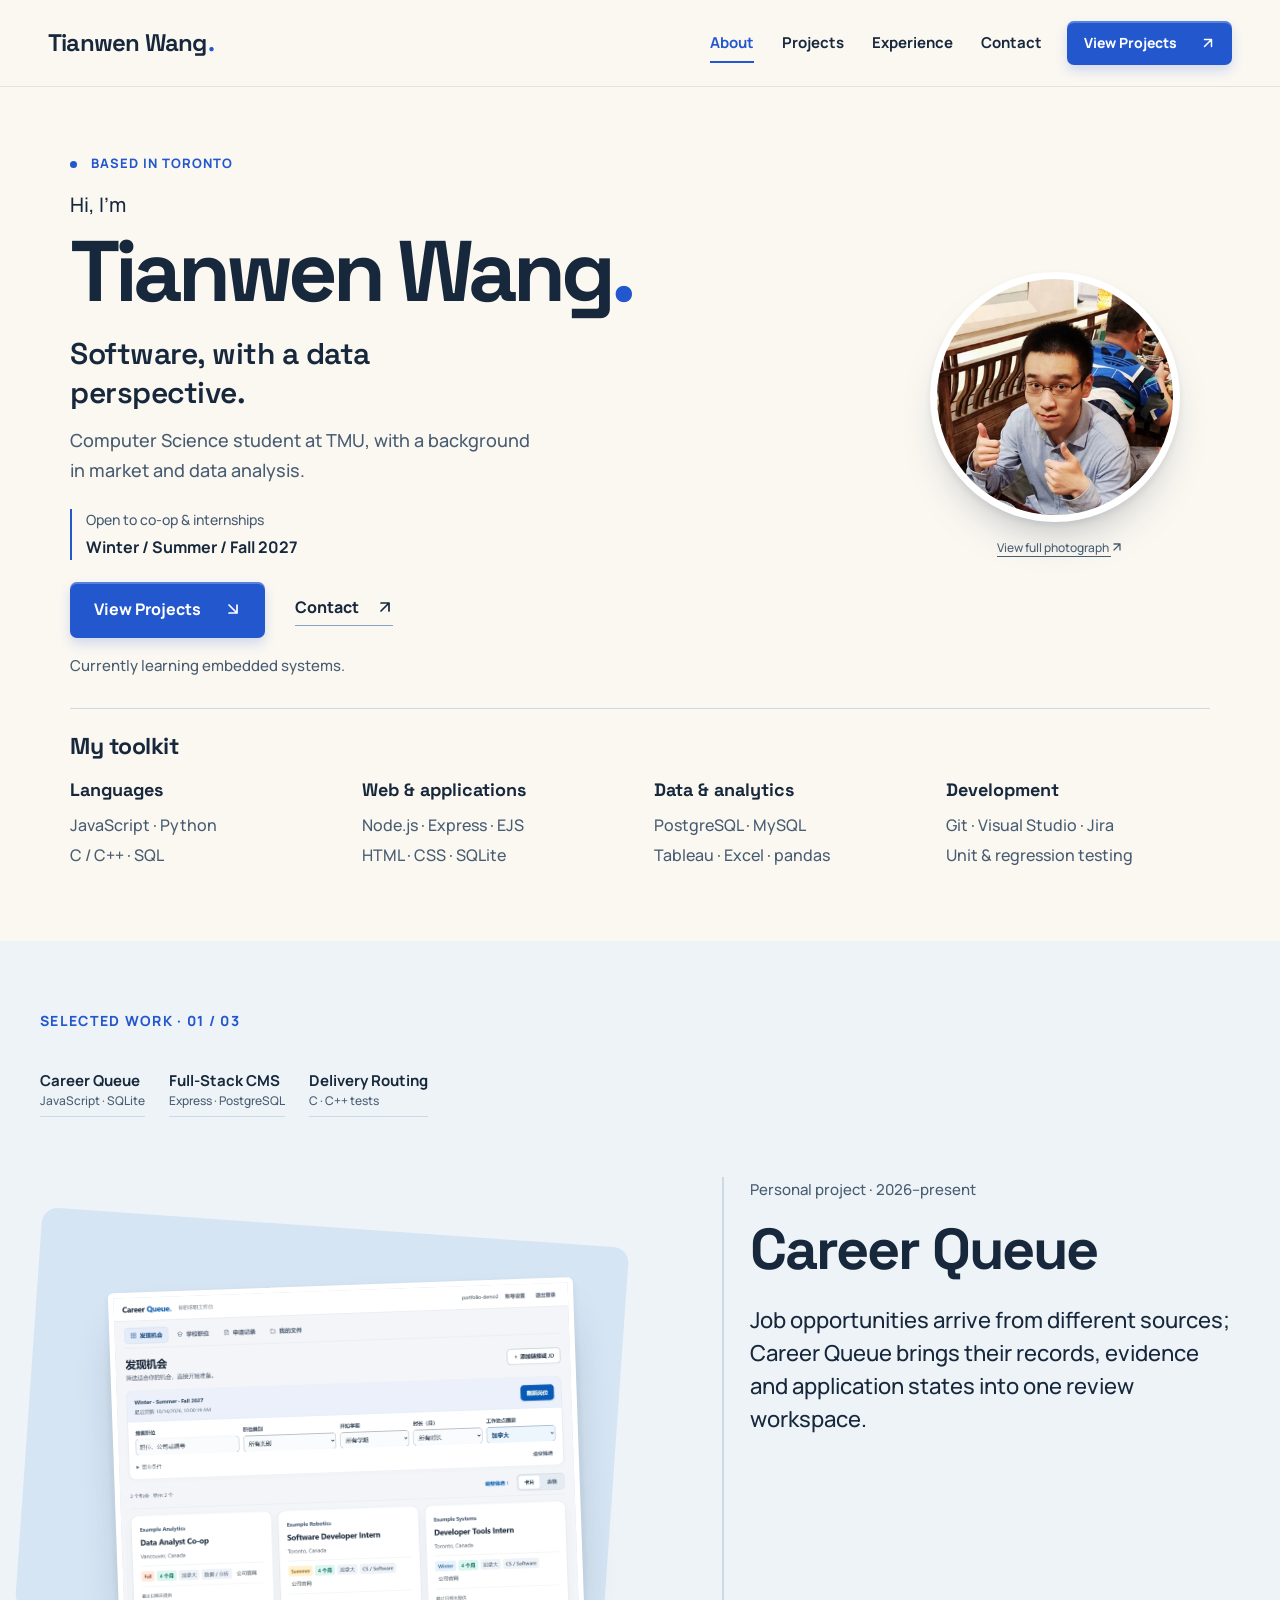
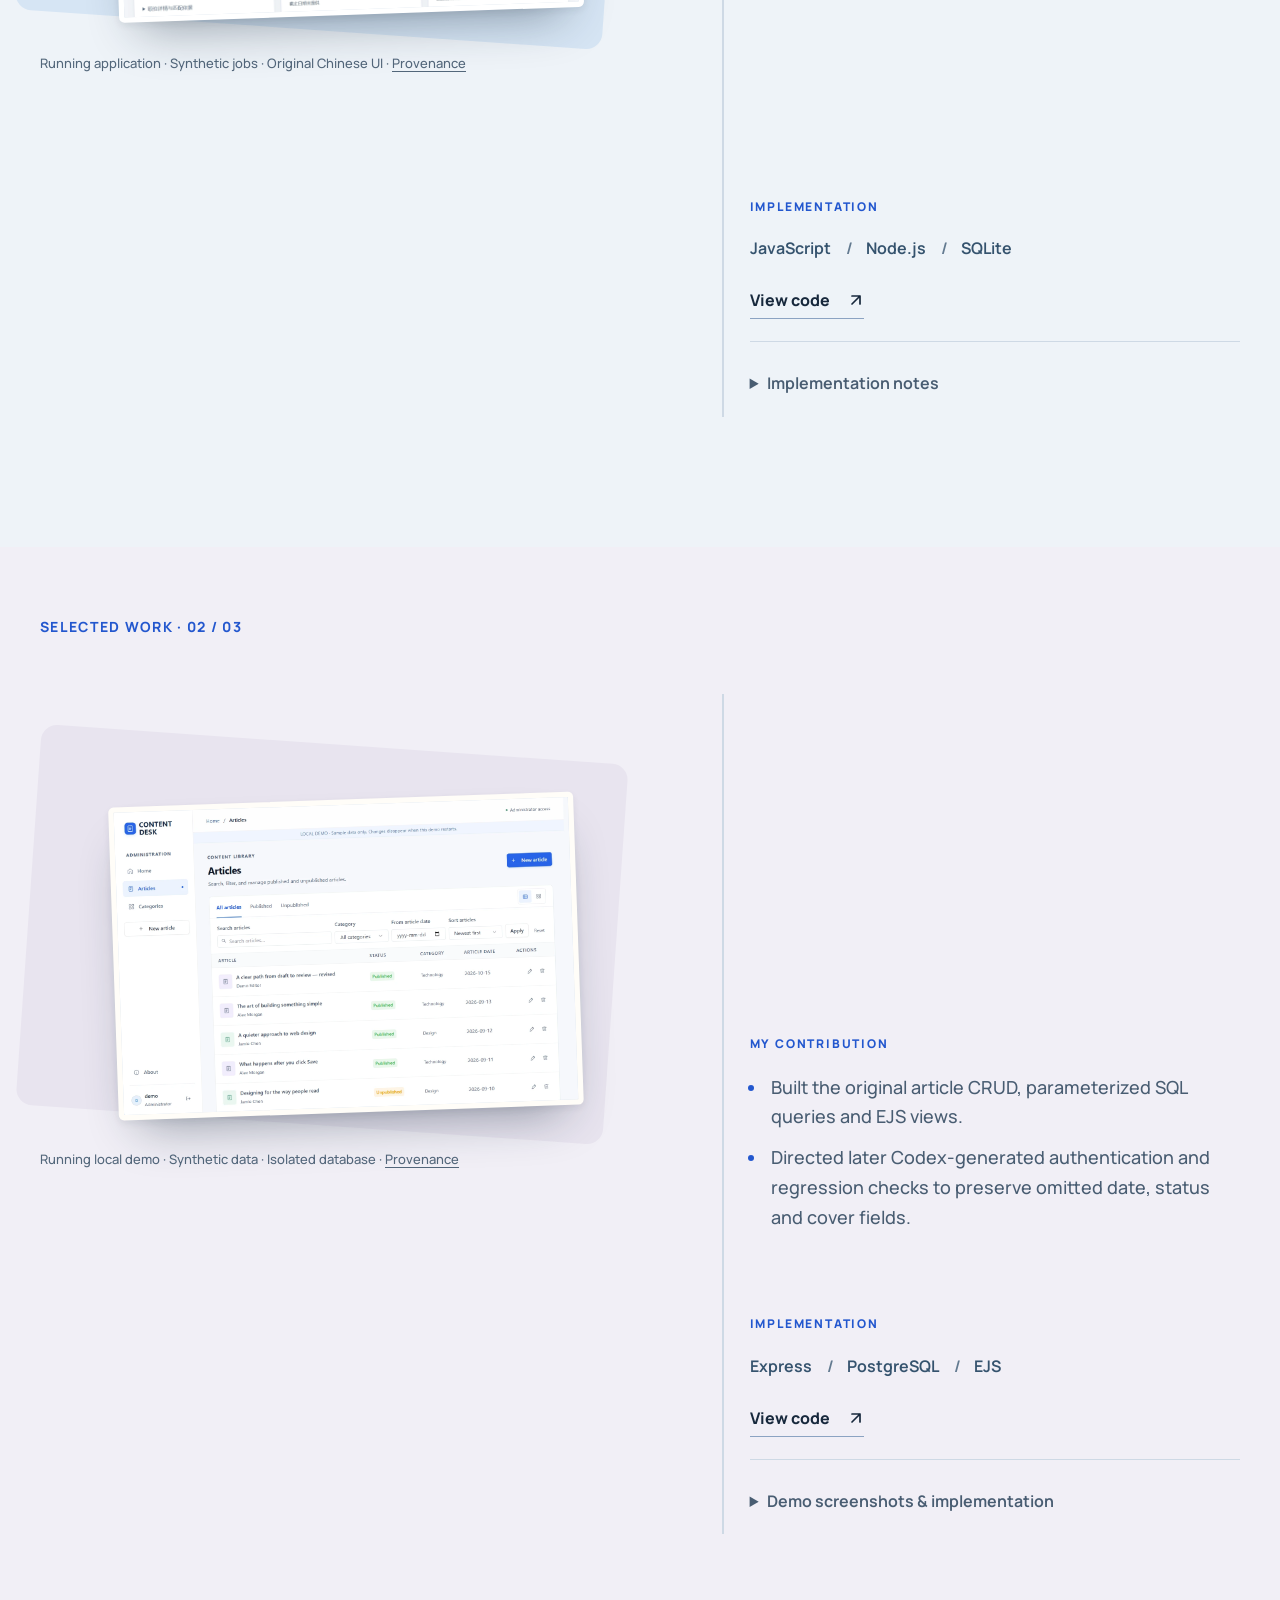
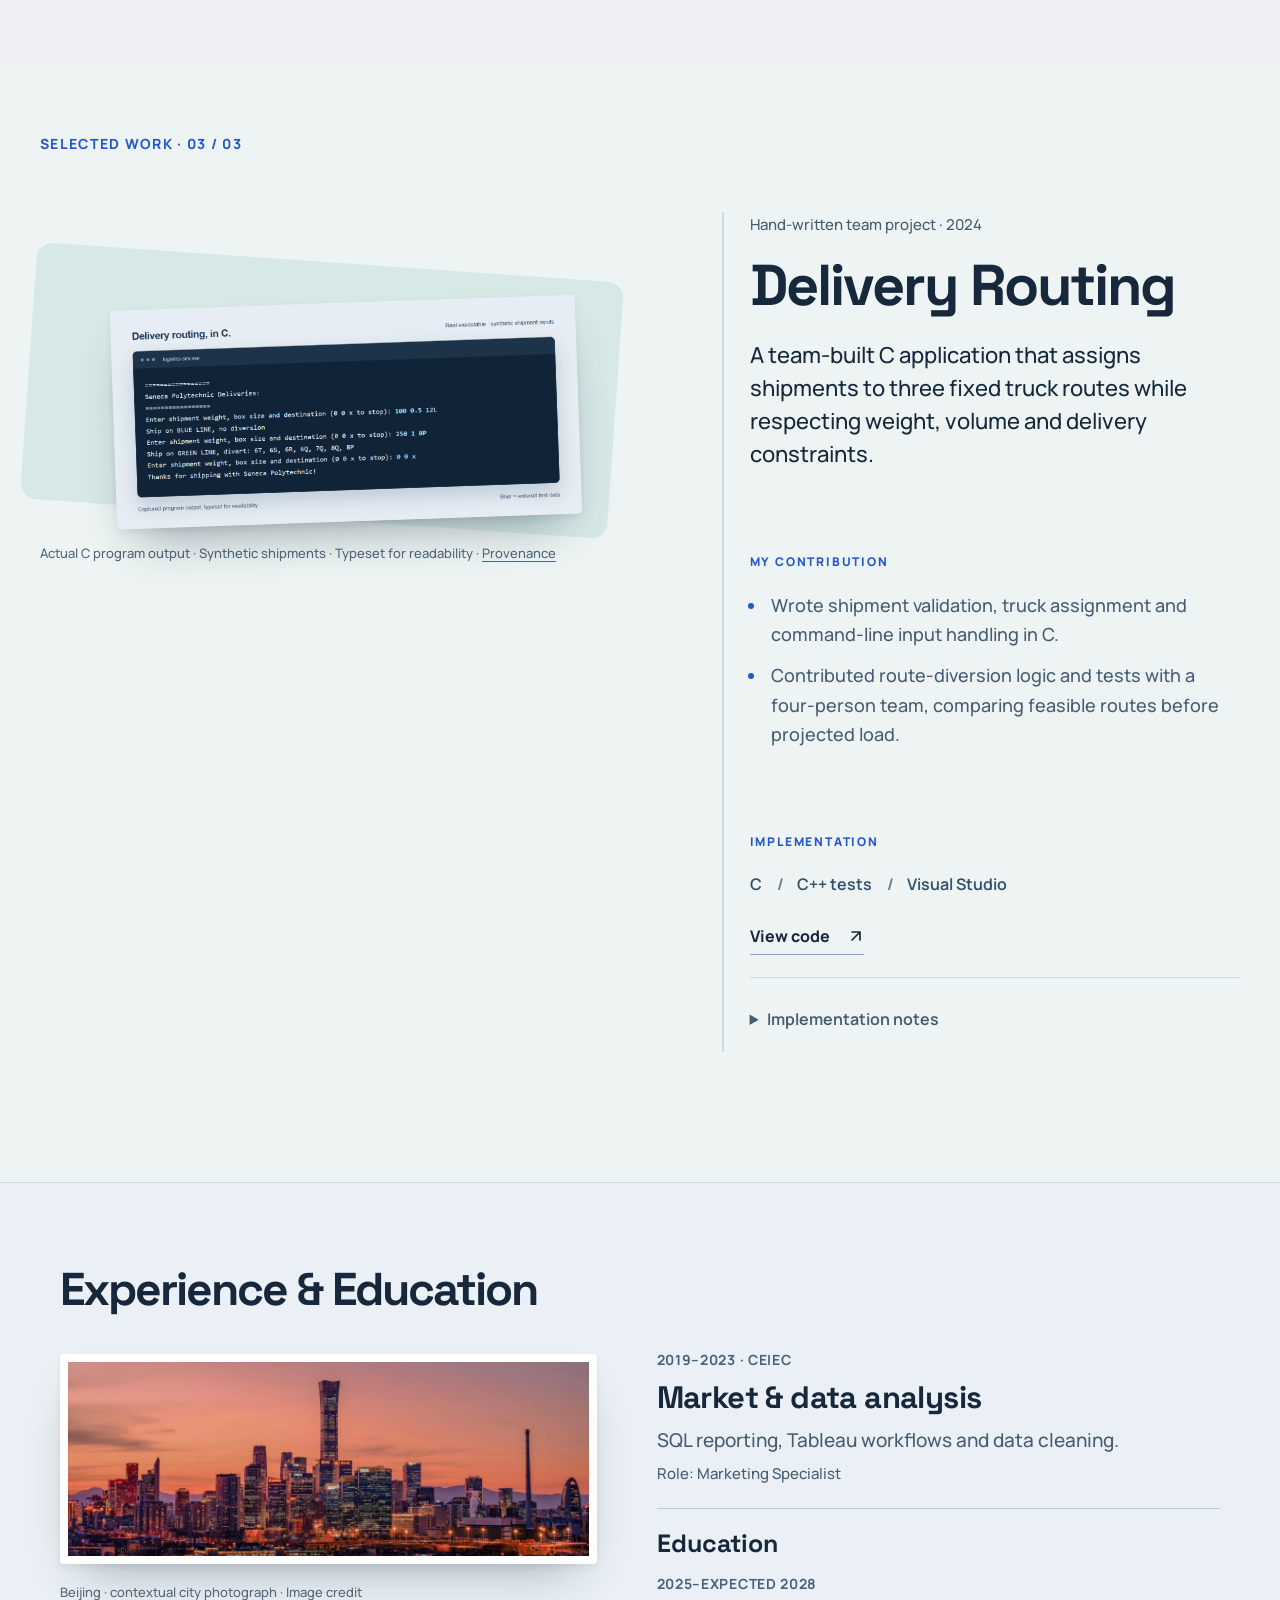
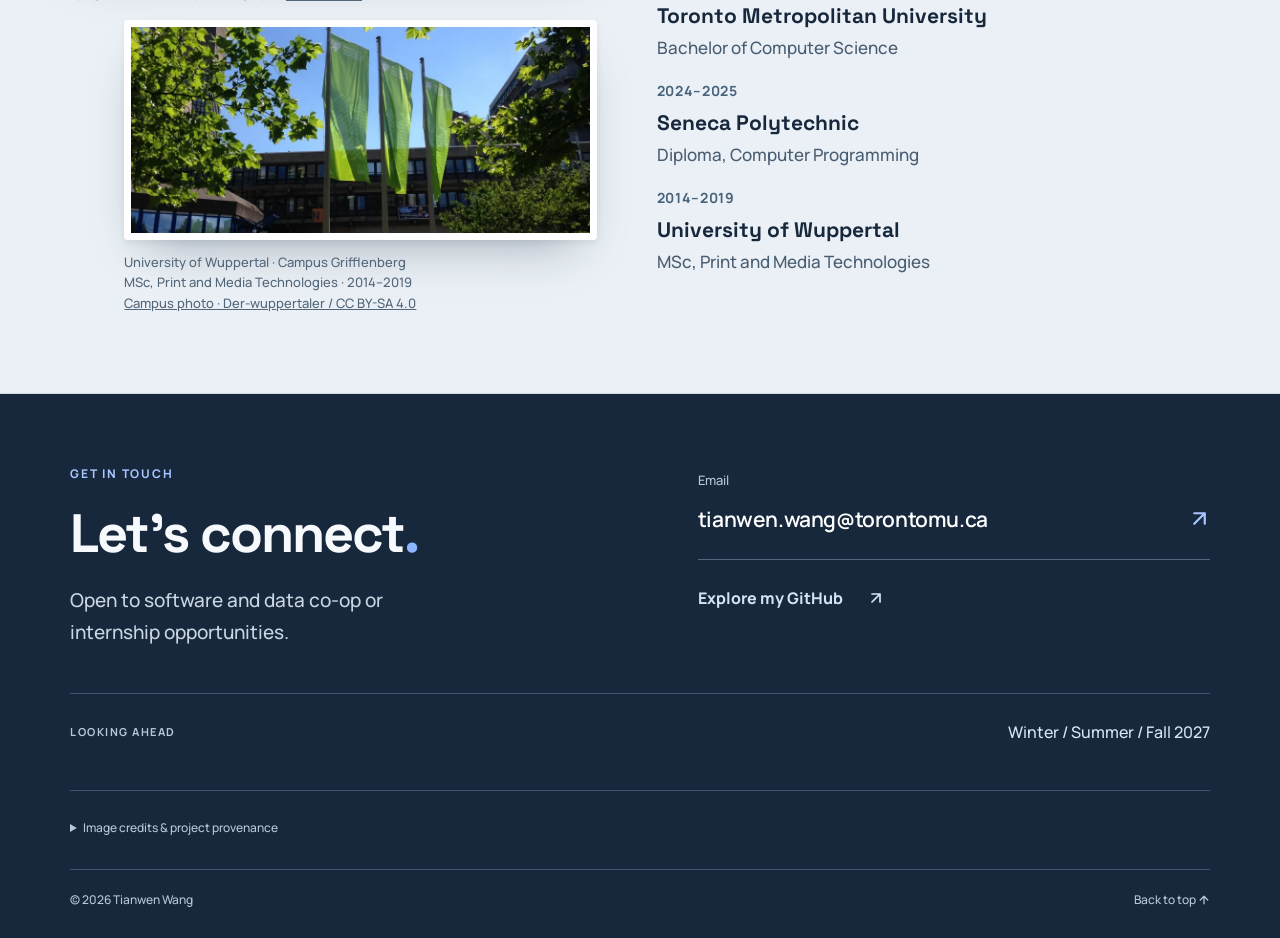
==== index.html @ 0a7a1bd3 "Resize experience and campus photographs for display size - experience-context.webp: 1600x1200 -> 11" ====
<!doctype html>
<html lang="en">
<head>
<meta charset="utf-8"><meta name="viewport" content="width=device-width, initial-scale=1">
<meta name="description" content="Tianwen Wang — Computer Science student at Toronto Metropolitan University, building across software and data. Explore selected projects and experience. Seeking Winter / Summer / Fall 2027 opportunities.">
<meta name="theme-color" content="#fafaf8">
<title>Tianwen Wang | Software & Data</title>
<link rel="canonical" href="https://maxtianwen.github.io/">
<meta property="og:type" content="website"><meta property="og:locale" content="en_CA">
<meta property="og:title" content="Tianwen Wang | Software &amp; Data">
<meta property="og:description" content="TMU Computer Science student. Explore three projects across software and data, with implementation details and source code.">
<meta property="og:url" content="https://maxtianwen.github.io/">
<meta property="og:image" content="https://maxtianwen.github.io/assets/social-preview.jpg">
<meta property="og:image:width" content="1200"><meta property="og:image:height" content="630">
<meta property="og:image:alt" content="Tianwen Wang — Software &amp; Data. TMU Computer Science. Selected work: Career Queue, Full-Stack CMS and Delivery Routing.">
<meta name="twitter:card" content="summary_large_image"><meta name="twitter:title" content="Tianwen Wang | Software &amp; Data">
<meta name="twitter:description" content="TMU Computer Science student. Selected projects, experience and source code.">
<meta name="twitter:image" content="https://maxtianwen.github.io/assets/social-preview.jpg">
<meta name="twitter:image:alt" content="Tianwen Wang — Software &amp; Data. Three selected software projects.">
<link rel="icon" href="icon.svg" type="image/svg+xml"><link rel="stylesheet" href="styles.css?v=14"><script src="app.js?v=13" defer></script>
</head>
<body>
<a class="skip" href="#main">Skip to content</a>
<header class="site-header"><div class="header-inner wrap"><a class="wordmark" href="#home" aria-label="Tianwen Wang, home">Tianwen Wang<span>.</span></a><nav aria-label="Main navigation"><a href="#home">About</a><a href="#projects">Projects</a><a href="#experience">Experience</a><a href="#contact">Contact</a></nav><a class="button button-small" href="#projects">View Projects <span aria-hidden="true"><svg class="direction-icon" viewBox="0 0 16 16" aria-hidden="true" focusable="false"><path d="M4 12 12 4M4 4h8v8"/></svg></span></a></div></header>
<main id="main" tabindex="-1">
<section class="hero wrap screen" id="home" aria-labelledby="hero-title"><div class="hero-copy"><p class="eyebrow"><span class="dot"></span> BASED IN TORONTO</p><p class="hello">Hi, I’m</p><h1 id="hero-title">Tianwen<br> Wang<span>.</span></h1><p class="hero-statement">Software, with a data perspective.</p><p class="hero-intro">Computer Science student at TMU, with a background in market and data analysis.</p><p class="availability"><span>Open to co-op &amp; internships</span> <strong>Winter / Summer / Fall 2027</strong></p><div class="hero-actions"><a class="button" href="#projects">View Projects <span aria-hidden="true"><svg class="direction-icon" viewBox="0 0 16 16" aria-hidden="true" focusable="false"><path d="m4 4 8 8M4 12h8V4"/></svg></span></a><a class="text-link" href="#contact">Contact <span aria-hidden="true"><svg class="direction-icon" viewBox="0 0 16 16" aria-hidden="true" focusable="false"><path d="M4 12 12 4M4 4h8v8"/></svg></span></a></div><p class="learning-note">Currently learning embedded systems.</p></div><div class="hero-person"><details class="portrait-view"><summary aria-label="Toggle full original photograph"><span class="portrait"><img src="assets/tianwen-wang-720.webp" srcset="assets/tianwen-wang-360.webp 360w, assets/tianwen-wang-720.webp 720w" sizes="(max-width: 760px) 220px, 300px" data-full-src="assets/tianwen-wang.jpg" alt="Tianwen Wang wearing glasses and a light blue shirt" width="2188" height="3204" fetchpriority="high"></span><span class="portrait-label"><span class="closed-label">View full photograph <svg class="direction-icon" viewBox="0 0 16 16" aria-hidden="true" focusable="false"><path d="M4 12 12 4M4 4h8v8"/></svg></span><span class="open-label">Return to portrait <svg class="direction-icon" viewBox="0 0 16 16" aria-hidden="true" focusable="false"><path d="m12 4-8 8M4 4v8h8"/></svg></span></span></summary></details><noscript><p><a href="assets/tianwen-wang.jpg">Open original photograph</a></p></noscript></div><div class="hero-toolkit" id="toolkit"><h2>My toolkit</h2><div class="stack-grid"><div class="stack-group"><h3>Languages</h3><p>JavaScript · Python<br>C / C++ · SQL</p></div><div class="stack-group"><h3>Web & applications</h3><p>Node.js · Express · EJS<br>HTML · CSS · SQLite</p></div><div class="stack-group"><h3>Data & analytics</h3><p>PostgreSQL · MySQL<br>Tableau · Excel · pandas</p></div><div class="stack-group"><h3>Development</h3><p>Git · Visual Studio · Jira<br>Unit & regression testing</p></div></div></div></section>

<section class="screen project-screen" id="projects" data-nav="projects" aria-labelledby="career-title"><div class="wrap"><p class="chapter-label">SELECTED WORK · 01 / 03</p><nav class="project-index" aria-label="Selected projects"><a href="#career-title">Career Queue <span>JavaScript · SQLite</span></a><a href="#cms-title">Full-Stack CMS <span>Express · PostgreSQL</span></a><a href="#routing-title">Delivery Routing <span>C · C++ tests</span></a></nav><article class="project-row" aria-labelledby="career-title"><figure class="project-visual queue-visual"><div class="project-image"><img src="assets/career-app.webp" alt="Career Queue running with three synthetic jobs in its original Chinese interface" width="1920" height="1350" loading="lazy" decoding="async"></div><figcaption>Running application · Synthetic jobs · Original Chinese UI · <a href="#image-credits">Provenance</a></figcaption></figure><div class="project-copy"><div class="story-step story-context"><p class="project-label">Personal project · 2026–present</p><h2 id="career-title" tabindex="-1">Career Queue</h2><p>Job opportunities arrive from different sources; Career Queue brings their records, evidence and application states into one review workspace.</p></div><div class="story-step story-contribution"><p class="story-label">MY CONTRIBUTION</p><ul class="contribution"><li>Directed requirements and acceptance checks for public ATS collection, deduplication and term parsing.</li><li>Specified preview-and-confirm imports and separate school / employer states. Code generated with Codex; no automatic applications.</li></ul></div><div class="story-step story-build"><p class="story-label">IMPLEMENTATION</p><ul class="tags" aria-label="Career Queue technologies"><li>JavaScript</li><li>Node.js</li><li>SQLite</li></ul><a class="text-link" aria-label="View code for Career Queue on GitHub" href="https://github.com/MaxTianwen/career-queue">View code <span aria-hidden="true"><svg class="direction-icon" viewBox="0 0 16 16" aria-hidden="true" focusable="false"><path d="M4 12 12 4M4 4h8v8"/></svg></span></a><details class="project-details"><summary>Implementation notes</summary><p>Public ATS collection, normalization and deduplication use native Node HTTP, SQLite and vanilla JavaScript. School-detail capture is manual; imports require a preview and confirmation. School and employer application states are kept separate.</p><ol class="demo-steps"><li><strong>Review:</strong> compare collected opportunities and their source evidence.</li><li><strong>Confirm:</strong> preview a manually captured school detail before importing it.</li><li><strong>Track:</strong> record school and employer application states separately. Nothing is submitted automatically.</li></ol></details></div></div></article></div></section><section class="screen project-screen" id="cms" data-nav="projects" aria-labelledby="cms-title"><div class="wrap"><p class="chapter-label">SELECTED WORK · 02 / 03</p><article class="project-row project-reverse" aria-labelledby="cms-title"><figure class="project-visual cms-visual"><div class="project-image"><img src="assets/cms-running.webp" alt="Full-Stack CMS running locally with synthetic articles, including a newly created and edited demonstration record" width="1440" height="960" loading="lazy" decoding="async"></div><figcaption>Running local demo · Synthetic data · Isolated database · <a href="#image-credits">Provenance</a></figcaption></figure><div class="project-copy"><div class="story-step story-context"><p class="project-label">Web application · 2025–2026</p><h2 id="cms-title" tabindex="-1">Full-Stack CMS</h2><p>A server-rendered article manager for creating, editing and organizing content, with careful handling of metadata during partial updates.</p></div><div class="story-step story-contribution"><p class="story-label">MY CONTRIBUTION</p><ul class="contribution"><li>Built the original article CRUD, parameterized SQL queries and EJS views.</li><li>Directed later Codex-generated authentication and regression checks to preserve omitted date, status and cover fields.</li></ul></div><div class="story-step story-build"><p class="story-label">IMPLEMENTATION</p><ul class="tags" aria-label="Full-Stack CMS technologies"><li>Express</li><li>PostgreSQL</li><li>EJS</li></ul><a class="text-link" aria-label="View code for Full-Stack CMS on GitHub" href="https://github.com/MaxTianwen/article-cms">View code <span aria-hidden="true"><svg class="direction-icon" viewBox="0 0 16 16" aria-hidden="true" focusable="false"><path d="M4 12 12 4M4 4h8v8"/></svg></span></a><details class="project-details"><summary>Demo screenshots &amp; implementation</summary><p>Parameterized SQL and server-rendered views form the original build. Later assisted work adds sessions, access control, filtering and regression checks. Omitted date, status and cover fields are preserved. Published is an internal state; articles remain private to administrators.</p><div class="demo-walkthrough"><p><strong>A real local workflow</strong> — synthetic records in an isolated in-memory database.</p><p class="demo-image-hint">Select a screenshot to view it full size.</p><ol class="demo-steps"><li><strong>Create:</strong> enter content, category and author, then save a draft.<a href="assets/cms-create.webp" aria-label="View full-size CMS draft editor screenshot"><img src="assets/cms-create.webp" alt="Local CMS editor with a synthetic draft ready to save" width="1440" height="960" loading="lazy" decoding="async"></a></li><li><strong>Edit:</strong> revise the saved title and its internal status.<a href="assets/cms-edit.webp" aria-label="View full-size CMS article editing screenshot"><img src="assets/cms-edit.webp" alt="Editing the saved synthetic article before saving its revised title and internal status" width="1440" height="960" loading="lazy" decoding="async"></a></li><li><strong>Find:</strong> filter the library and confirm the saved result.<a href="assets/cms-filter.webp" aria-label="View full-size CMS filtered results screenshot"><img src="assets/cms-filter.webp" alt="Filtered CMS library showing the one revised synthetic article" width="1440" height="960" loading="lazy" decoding="async"></a></li></ol><p><a href="https://github.com/MaxTianwen/article-cms#local-demo-no-database-account-needed">Run the local demo from the repository</a>. No public demo account or production database is used here.</p></div></details></div></div></article></div></section><section class="screen project-screen" id="routing" data-nav="projects" aria-labelledby="routing-title"><div class="wrap"><p class="chapter-label">SELECTED WORK · 03 / 03</p><article class="project-row" aria-labelledby="routing-title"><figure class="project-visual route-visual"><div class="project-image"><img src="assets/shipment-cli.webp" alt="Actual C program output showing blue route assignment and a green route diversion for synthetic shipments" width="1400" height="660" loading="lazy" decoding="async"></div><figcaption>Actual C program output · Synthetic shipments · Typeset for readability · <a href="#image-credits">Provenance</a></figcaption></figure><div class="project-copy"><div class="story-step story-context"><p class="project-label">Hand-written team project · 2024</p><h2 id="routing-title" tabindex="-1">Delivery Routing</h2><p>A team-built C application that assigns shipments to three fixed truck routes while respecting weight, volume and delivery constraints.</p></div><div class="story-step story-contribution"><p class="story-label">MY CONTRIBUTION</p><ul class="contribution"><li>Wrote shipment validation, truck assignment and command-line input handling in C.</li><li>Contributed route-diversion logic and tests with a four-person team, comparing feasible routes before projected load.</li></ul></div><div class="story-step story-build"><p class="story-label">IMPLEMENTATION</p><ul class="tags" aria-label="Delivery Routing technologies"><li>C</li><li>C++ tests</li><li>Visual Studio</li></ul><a class="text-link" aria-label="View code for Delivery Routing on GitHub" href="https://github.com/MaxTianwen/logistics-sim">View code <span aria-hidden="true"><svg class="direction-icon" viewBox="0 0 16 16" aria-hidden="true" focusable="false"><path d="M4 12 12 4M4 4h8v8"/></svg></span></a><details class="project-details"><summary>Implementation notes</summary><p>Delivery Routing & Shipment Management uses a 25 × 25 city grid and three fixed routes. The selector compares heuristic diversion lengths, then projected load. Built on a Seneca scaffold; three existing native test failures are documented in the repository.</p></details></div></div></article></div></section><section class="section section-tint screen" id="experience" aria-labelledby="experience-title"><div class="wrap"><div class="section-heading"><h2 id="experience-title">Experience & Education</h2></div><div class="experience-grid"><div class="experience-images"><figure class="experience-photo"><img src="assets/experience-context.webp" alt="Beijing skyline at sunset, photographed by chen zy" width="1100" height="825" loading="lazy" decoding="async"><figcaption>Beijing · contextual city photograph · <a href="#image-credits">Image credit</a></figcaption></figure><figure class="education-photo"><img src="assets/wuppertal-green-flags.webp" alt="Three green university flags, trees and campus buildings at University of Wuppertal, Grifflenberg" width="960" height="540" loading="lazy" decoding="async"><figcaption>University of Wuppertal · Campus Grifflenberg<br>MSc, Print and Media Technologies · 2014–2019<br><a href="#image-credits">Campus photo · Der-wuppertaler / CC BY-SA 4.0</a></figcaption></figure></div><div class="experience-copy"><article class="work-entry"><p class="date">2019–2023 · CEIEC</p><h3>Market & data analysis</h3><p>SQL reporting, Tableau workflows and data cleaning.<br><span class="role-note">Role: Marketing Specialist</span></p></article><div class="education"><h3>Education</h3><article><p class="date">2025–EXPECTED 2028</p><h4>Toronto Metropolitan University</h4><p>Bachelor of Computer Science</p></article><article><p class="date">2024–2025</p><h4>Seneca Polytechnic</h4><p>Diploma, Computer Programming</p></article><article><p class="date">2014–2019</p><h4>University of Wuppertal</h4><p>MSc, Print and Media Technologies</p></article></div></div></div></div></section>
<section class="screen contact" id="contact" aria-labelledby="contact-title"><div class="contact-panel wrap"><div class="contact-intro"><p class="overline">GET IN TOUCH</p><h2 id="contact-title">Let’s connect<span>.</span></h2><p>Open to software and data co-op or internship opportunities.</p></div><div class="contact-options"><div class="contact-address"><span>Email</span><a class="contact-email" href="mailto:tianwen.wang@torontomu.ca">tianwen.wang@torontomu.ca <span aria-hidden="true"><svg class="direction-icon" viewBox="0 0 16 16" aria-hidden="true" focusable="false"><path d="M4 12 12 4M4 4h8v8"/></svg></span></a></div><a class="text-link" href="https://github.com/MaxTianwen">Explore my GitHub <span aria-hidden="true"><svg class="direction-icon" viewBox="0 0 16 16" aria-hidden="true" focusable="false"><path d="M4 12 12 4M4 4h8v8"/></svg></span></a></div><div class="contact-availability"><span>LOOKING AHEAD</span><p>Winter / Summer / Fall 2027</p></div></div><footer><div class="wrap"><details id="image-credits" class="image-credits"><summary>Image credits & project provenance</summary><div id="credit-list"><p>Career Queue: running public revision 6ad1ad3 with a new, isolated database and three synthetic jobs. Original Chinese interface; no school records or personal application data.</p><p>Full-Stack CMS: public revision b7f8462, running locally with an isolated in-memory PGlite database and synthetic articles. Screenshots show actual create, edit and filter actions. No production database or external image service was connected. Interface uses <a href="licenses/Tabler-MIT.txt">Tabler (MIT license)</a>.</p><p>Delivery Routing: unchanged public revision 19beaa1 compiled and run with synthetic shipments. Captured program output is typeset for readability; this is not a native terminal screenshot.</p><p>Beijing skyline: <a href="https://unsplash.com/photos/a-view-of-a-city-skyline-at-sunset-Tk2-PENhSHo">chen zy / Unsplash</a>. <a href="https://unsplash.com/license">Unsplash License</a>; resized, WebP compressed and cropped in the layout. A contextual city photograph, not my workplace.</p><p>University of Wuppertal, Campus Grifflenberg: <a href="https://commons.wikimedia.org/wiki/File:GER_Wuppertal_Universit%C3%A4t_027_2016_-_Fahnen_Gau%C3%9Fstra%C3%9Fe.jpg">Der-wuppertaler / Wikimedia Commons</a>, 2016. Cropped, resized and converted to WebP. This adapted photograph is licensed under <a href="https://creativecommons.org/licenses/by-sa/4.0/">CC BY-SA 4.0</a>; this license applies to the photograph, not the website as a whole. Contextual campus photograph, not taken by me.</p></div></details></div><div class="wrap footer-inner"><span>© 2026 Tianwen Wang</span><a href="#home">Back to top <span aria-hidden="true"><svg class="direction-icon" viewBox="0 0 16 16" aria-hidden="true" focusable="false"><path d="M8 13V3m-5 5 5-5 5 5"/></svg></span></a></div></footer></section></main>
</body></html>
---- styles.css ----
@font-face{font-family:Manrope;src:url('assets/Manrope-Variable.woff2') format('woff2'),url('assets/Manrope-Variable.ttf') format('truetype');font-weight:200 800;font-display:swap}
@font-face{font-family:'Space Grotesk';src:url('assets/SpaceGrotesk-Variable.woff2') format('woff2'),url('assets/SpaceGrotesk-Variable.ttf') format('truetype');font-weight:300 700;font-display:swap}
:root{--bg:#f9fafc;--ink:#17283c;--muted:#495d72;--blue:#2357ce;--line:#ced9e5;--tint:#edf2f7;--shadow:0 3px 6px #17283c12,0 24px 48px -24px #17283c65}
*{box-sizing:border-box}html{scroll-behavior:smooth;scroll-padding-top:110px}body{margin:0;background:var(--bg);color:var(--ink);font:500 18px/1.7 Manrope,sans-serif;-webkit-font-smoothing:antialiased}h1,h2,h3,h4,p,figure{margin:0}h1,h2,h3,h4,.wordmark{font-family:'Space Grotesk',sans-serif;font-weight:700;line-height:1.15}h2{font-size:52px;letter-spacing:-2px}a{color:inherit;text-decoration:none}a:hover{color:var(--blue)}img{max-width:100%;display:block}a:focus-visible,summary:focus-visible{outline:3px solid var(--blue);outline-offset:6px;border-radius:3px}.wrap{width:min(1240px,calc(100% - 96px));margin-inline:auto}.skip{position:fixed;z-index:30;top:10px;left:10px;padding:12px 20px;background:var(--ink);color:white;transform:translateY(-180%)}.skip:focus{transform:none}.site-header{position:sticky;top:0;z-index:20;border-bottom:1px solid #d8e0e9;background:#f9fafcf5;backdrop-filter:blur(12px)}.header-inner{height:86px;display:flex;gap:32px;align-items:center}.wordmark{font-size:27px;letter-spacing:-1px}.wordmark span{color:var(--blue)}nav{margin-left:auto;display:flex;gap:28px;font-size:15px;font-weight:700}.button{display:inline-flex;align-items:center;gap:24px;padding:14px 24px;border-radius:7px;background:var(--blue);color:white;font-size:16px;font-weight:750;box-shadow:0 2px 0 #ffffff40 inset,0 6px 12px #2357ce30;transition:transform .2s,box-shadow .2s}.button:hover{color:white;transform:translateY(-2px);box-shadow:0 2px 0 #ffffff40 inset,0 10px 20px #2357ce40}.button-small{padding:10px 17px;font-size:14px}.text-link{display:inline-flex;gap:18px;align-items:center;font-size:16px;font-weight:750;border-bottom:1px solid #8ca3c2;padding-bottom:4px}.hero{display:grid;grid-template-columns:1.2fr .8fr;gap:80px;align-items:center;padding-block:82px 98px;min-height:760px}.eyebrow{font-size:14px;letter-spacing:1px;font-weight:750;color:var(--blue);margin-bottom:24px}.dot{display:inline-block;width:7px;height:7px;background:var(--blue);border-radius:50%;margin-right:10px}.hello{font-size:23px;margin-bottom:6px}.hero h1{font-size:106px;line-height:.99;letter-spacing:-6px}.hero h1 span{color:var(--blue)}.hero-statement{font-family:'Space Grotesk',sans-serif;font-size:32px;font-weight:600;line-height:1.35;margin-top:26px;letter-spacing:-.7px}.hero-intro{font-size:18px;color:var(--muted);margin-top:20px}.hero-actions{display:flex;align-items:center;gap:30px;margin-top:27px}.availability{font-size:14px;color:var(--muted);margin-top:25px}.availability strong{color:var(--ink);font-weight:700}.hero-person{position:relative;justify-self:center;width:100%;max-width:344px}.hero-person::before{content:'';position:absolute;inset:28px -23px -22px 24px;background:#dce8f4;border-radius:3px;z-index:-1}.portrait{position:static;width:100%;border:9px solid white;background:white;box-shadow:var(--shadow)}.portrait img{position:static;width:100%;height:auto;object-fit:initial}.section{padding:95px 0}.section-heading{margin-bottom:55px}.section-heading>p:not(.overline){color:var(--muted)}.overline{font-size:13px;letter-spacing:1.8px;font-weight:750;color:var(--blue);margin-bottom:16px}#stack{background:#eaf0f5;border-block:1px solid var(--line);padding:58px 0 65px}#stack .wrap{display:grid;grid-template-columns:210px 1fr;gap:55px}#stack h2{font-size:33px;letter-spacing:-1px}#stack .section-heading{margin:0}.stack-grid{display:grid;grid-template-columns:repeat(4,1fr);gap:24px}.stack-group h3{font-size:17px;line-height:1.3;margin-bottom:11px}.stack-group p{font-size:14px;color:var(--muted);line-height:1.9}.projects{padding-bottom:115px}.project-row{display:grid;grid-template-columns:1.35fr .85fr;gap:65px;align-items:center;margin-top:90px;padding-bottom:85px;border-bottom:1px solid var(--line)}.project-row:first-of-type{margin-top:0}.project-row:last-child{padding-bottom:0;border:0}.project-reverse{grid-template-columns:.85fr 1.35fr}.project-reverse .project-visual{grid-column:2;grid-row:1}.project-reverse .project-copy{grid-column:1;grid-row:1}.project-label{font-size:13px;color:var(--muted);margin-bottom:16px}.project-copy h2{font-size:39px;letter-spacing:-1.5px;line-height:1.12;margin-bottom:19px}.project-copy>p:not(.project-label){font-size:19px;line-height:1.55}.contribution{margin:21px 0;padding-left:17px;color:var(--muted);font-size:15px;line-height:1.65}.contribution li{padding-left:4px;margin:8px 0}.contribution li::marker{color:var(--blue)}.tags{display:flex;flex-wrap:wrap;list-style:none;gap:8px 16px;padding:0;margin:22px 0;font-size:14px;font-weight:650;color:#35536e}.tags li:not(:last-child)::after{content:' /';color:#637a90;margin-left:12px}.project-details{margin-top:23px;border-top:1px solid var(--line);padding-top:14px;color:var(--muted);font-size:15px}.project-details summary{cursor:pointer;font-size:14px;font-weight:650}.project-details p{margin-top:12px;line-height:1.8}.project-visual{min-width:0;position:relative}.project-image{position:relative;isolation:isolate;border:8px solid white;border-radius:7px;box-shadow:var(--shadow);background:#dfe7ef}.project-image::after{content:'';position:absolute;inset:0;background:linear-gradient(transparent 65%,#132b4450);pointer-events:none}.project-image img{width:100%;height:470px;object-fit:cover;border-radius:2px;transition:transform .35s}.image-note{position:absolute;z-index:1;bottom:22px;left:22px;right:22px;width:fit-content;max-width:calc(100% - 44px);padding:12px 17px;background:#f9fcfff2;box-shadow:0 6px 20px #17283c30;font-size:14px;line-height:1.4;font-weight:750;color:var(--ink);border-left:3px solid var(--blue)}.queue-visual::before{content:'';position:absolute;inset:35px 28px 8px -24px;background:#d6e5f4;z-index:-1;border-radius:4px}.cms-visual .project-image{border-color:#fffdf8;transform:rotate(1deg)}.cms-visual::before{content:'';position:absolute;inset:34px -22px 16px 28px;background:#e8e4ef;z-index:-1;border-radius:4px}.cms-visual .image-note{border-color:#6a6253}.route-visual .project-image{border-width:0;border-radius:5px}.route-visual img{height:425px;border-radius:5px}.route-visual::before{content:'';position:absolute;inset:-21px 32px 38px -22px;background:#d7e9e7;z-index:-1;border-radius:4px}.route-visual .image-note{border-color:#24675f}.project-visual figcaption,.experience-photo figcaption{font-size:12px;line-height:1.5;color:#53677b;margin-top:18px}.project-visual figcaption a,.experience-photo figcaption a{text-decoration:underline;text-underline-offset:3px}#experience{background:#eaf0f5;border-block:1px solid var(--line)}.experience-grid{display:grid;grid-template-columns:1fr 1fr;gap:90px;align-items:start}.experience-photo img{width:100%;height:610px;object-fit:cover;border:8px solid white;border-radius:4px;box-shadow:var(--shadow)}.experience-photo{margin-top:6px}.work-entry{padding-bottom:30px;border-bottom:1px solid #bccbd8;margin-bottom:28px}.work-entry h3{font-size:29px;letter-spacing:-.6px;margin:10px 0 13px}.work-entry>p:last-child{font-size:16px;color:var(--muted)}.role-note{font-size:13px}.date{font-size:12px;font-weight:700;letter-spacing:.7px;color:#47627a}.education>h3{font-size:22px;margin-bottom:21px}.education article{margin-bottom:22px}.education h4{font-size:19px;line-height:1.4;margin:5px 0 4px}.education article>p:last-child{font-size:14px;color:var(--muted)}.contact{padding:100px 0}.contact h2{font-size:80px;letter-spacing:-3px}.contact h2 span{color:var(--blue)}.contact>p{font-size:18px;color:var(--muted);margin:24px 0}.contact-email{font-family:'Space Grotesk',sans-serif;font-size:29px;font-weight:600;border-bottom:1px solid #829bb7;padding-bottom:8px;display:inline-block;overflow-wrap:anywhere}.contact-email span{color:var(--blue)}.contact-links{margin-top:24px}.image-credits{border-top:1px solid var(--line);padding:20px 0;font-size:13px;color:var(--muted)}.image-credits summary{cursor:pointer;width:fit-content}.image-credits p{margin:10px 0}.image-credits a{text-decoration:underline}.footer-inner{display:flex;justify-content:space-between;gap:24px;padding:20px 0 30px;border-top:1px solid var(--line);font-size:13px;color:var(--muted)}
@media(hover:hover){.project-image{transition:translate .3s,box-shadow .3s}.project-image:hover{translate:0 -5px;box-shadow:0 4px 10px #17283c18,0 30px 50px -24px #17283c75}}
@media(max-width:1100px){.wrap{width:calc(100% - 64px)}.hero{gap:50px}.hero h1{font-size:90px}.header-inner{gap:24px}nav{gap:19px}#stack .wrap{grid-template-columns:1fr;gap:28px}.project-row{gap:36px}.project-copy h2{font-size:33px}.project-image img{height:430px}.experience-grid{gap:45px}.experience-photo img{height:590px}}
@media(max-width:760px){html{scroll-padding-top:130px}.wrap{width:calc(100% - 40px)}body{font-size:17px}.header-inner{height:auto;min-height:105px;display:grid;grid-template-columns:1fr auto;padding:16px 0 12px;gap:10px}.wordmark{font-size:23px}.button-small{font-size:13px;padding:8px 12px;gap:10px}.header-inner .button{grid-column:2;grid-row:1}nav{grid-column:1/-1;grid-row:2;margin:0;justify-content:space-between;font-size:13px;gap:10px}.hero{grid-template-columns:1fr;padding:48px 0 70px;gap:42px;min-height:0}.eyebrow{font-size:12px}.hello{font-size:21px}.hero h1{font-size:74px;letter-spacing:-4px}.hero-statement{font-size:29px}.hero-intro{font-size:17px}.hero-actions{gap:27px}.button,.text-link{font-size:15px}.availability{font-size:14px}.hero-person{max-width:300px}.portrait{border-width:7px}.hero-person::before{inset:20px -13px -15px 16px}.section{padding:64px 0}h2{font-size:38px;letter-spacing:-1.4px}.section-heading{margin-bottom:37px}#stack{padding:40px 0 45px}#stack .wrap{gap:28px}.stack-grid{grid-template-columns:1fr 1fr;gap:24px 20px}.stack-group h3{font-size:16px}.stack-group p{font-size:14px}.project-row,.project-reverse{display:flex;flex-direction:column;align-items:stretch;gap:28px;margin-top:56px;padding-bottom:50px}.project-visual{order:0}.project-copy{order:1}.project-copy h2{font-size:34px;margin-bottom:14px}.project-copy>p:not(.project-label){font-size:18px}.project-label{font-size:12px;margin-bottom:12px}.contribution{font-size:15px;margin:17px 0}.tags{font-size:14px;margin:19px 0}.project-image{border-width:6px}.project-image img,.route-visual img{height:300px}.image-note{left:14px;bottom:16px;right:14px;max-width:calc(100% - 28px);padding:10px 12px;font-size:12px}.queue-visual::before{inset:22px 20px 12px -10px}.cms-visual::before{inset:24px -9px 18px 20px}.route-visual::before{inset:-12px 24px 35px -10px}.project-visual figcaption{font-size:11px;margin-top:13px}.projects{padding-bottom:68px}.experience-grid{grid-template-columns:1fr;gap:34px}.experience-photo img{height:310px}.experience-photo{margin-top:0}.work-entry h3{font-size:27px}.experience-copy{padding:0 2px}.contact{padding:66px 0}.contact h2{font-size:58px;letter-spacing:-2px}.contact>p{font-size:17px}.contact-email{font-size:22px}.footer-inner{font-size:12px}.project-details{margin-top:20px}}
@media(max-width:370px){.hero h1{font-size:64px}.hero-person{max-width:260px}.hero-statement{font-size:26px}.header-inner .button{font-size:12px}.project-image img,.route-visual img{height:260px}.contact-email{font-size:19px}.contact h2{font-size:51px}.stack-grid{gap:25px 16px}.project-copy h2{font-size:31px}}
@media(prefers-reduced-motion:reduce){html{scroll-behavior:auto}*,*::before,*::after{transition:none!important;animation:none!important}.project-image:hover{translate:none}}
@media print{.site-header,.skip{display:none}.wrap{width:100%}.hero,.section{padding:25px 0}.project-row{break-inside:avoid}details{display:block}.project-image,.portrait,.experience-photo img{box-shadow:none}}

/* Context imagery and a separate, fully credited campus photograph. */
.cms-visual img{object-position:50% 35%}.route-visual img{object-position:50% 65%}.experience-images{display:grid;gap:28px}.experience-photo img{height:265px;object-position:50% 65%}.education-photo{width:80%;margin-left:auto}.education-photo img{width:100%;height:auto;border:7px solid white;border-radius:4px;box-shadow:var(--shadow)}.education-photo figcaption{font-size:12px;line-height:1.5;color:#53677b;margin-top:12px}.education-photo figcaption a{text-decoration:underline}.experience-grid{gap:75px}.hero-person,.project-visual{isolation:isolate}
@media(max-width:760px){.experience-images{gap:20px}.experience-photo img{height:220px}.education-photo{width:83%}.experience-grid{gap:32px}.education-photo figcaption{font-size:11px}}

/* V6: compact introduction, reversible portrait crop, uncropped project evidence. */
.hero{padding-block:42px 48px;min-height:0;gap:55px;grid-template-columns:1.3fr .7fr}
.hero h1{font-size:90px}.eyebrow{margin-bottom:14px}.hero-statement{margin-top:18px;font-size:29px}.hero-intro{margin-top:14px}.hero-actions{margin-top:21px}.availability{margin-top:18px}
.hero-person{max-width:260px}.hero-person::before{display:none}.portrait-view summary{list-style:none;cursor:pointer;text-align:center}.portrait-view summary::-webkit-details-marker{display:none}.portrait{display:block;width:250px;height:250px;border-radius:50%;overflow:hidden;border:7px solid white}.portrait img{width:100%;height:100%;object-fit:cover;object-position:50% 50%}.portrait-label{display:block;margin-top:16px;font-size:12px;color:var(--muted);text-decoration:underline;text-underline-offset:4px}.open-label{display:none}.portrait-view[open] .portrait{height:auto;border-radius:5px}.portrait-view[open] img{height:auto;object-fit:contain}.portrait-view[open] .open-label{display:inline}.portrait-view[open] .closed-label{display:none}
.project-image img,.route-visual img{height:auto;object-fit:contain}.project-image::after{display:none}.cms-visual .project-image{transform:none}.project-row{gap:48px}.project-visual figcaption{font-size:12px}.contribution{font-size:15px}.education-photo{width:92%}
@media(max-width:1100px){.hero h1{font-size:82px}.project-image img,.route-visual img{height:auto}}
@media(max-width:760px){.hero{grid-template-columns:1fr;padding-block:32px 42px;gap:28px}.hero h1{font-size:70px}.hero-statement{font-size:27px}.hero-person{max-width:210px;justify-self:start;margin-left:5px}.portrait{width:200px;height:200px}.portrait-label{margin-top:12px}.project-row{gap:25px}.project-image img,.route-visual img{height:auto}.education-photo{width:92%}}
@media(max-width:370px){.hero h1{font-size:64px}.hero-statement{font-size:25px}.project-image img,.route-visual img{height:auto}}

/* V7 chapter layout: each chapter fills the space below the fixed header.
   min-height (never fixed height) keeps expanded and zoomed content accessible. */
:root{--header-height:86px;}
html{scroll-behavior:auto;scroll-padding-top:var(--header-height);}
body{padding-top:var(--header-height)}
.site-header{position:fixed;inset:0 0 auto}.header-inner{height:86px}
.screen{scroll-margin:0;position:relative;padding-block:42px;display:flex;flex-direction:column;justify-content:center}
.screen:focus{outline:none}nav a{position:relative}nav a[aria-current="location"]{color:var(--blue)}nav a[aria-current="location"]::after{content:'';position:absolute;height:2px;background:currentColor;left:0;right:0;bottom:-7px}
.hero{width:min(1000px,calc(100% - 96px));display:grid;grid-template-columns:minmax(0,1fr) 260px;gap:70px;align-content:center;align-items:center;padding-block:40px}
.hero h1{font-size:clamp(74px,7.5vw,100px);line-height:1;letter-spacing:-5px}.hero h1 br{display:none}.hero h1{max-width:560px}.hero h1 br::after{content:' '}.hero h1 br{display:block}
.hero-statement{font-size:28px;margin-top:20px}.hero-statement br{display:none}.hero-intro{margin-top:15px}.hero-intro br{display:none}.hero-intro{max-width:420px}.hero-person{justify-self:start}.hello{font-size:20px}.eyebrow{font-size:12px;margin-bottom:17px}.hero-actions{margin-top:25px}.availability{margin-top:23px}
#stack{padding-block:42px}#stack .wrap{display:block;width:min(1000px,calc(100% - 96px))}#stack .section-heading{margin-bottom:44px}#stack h2{font-size:52px}.stack-grid{grid-template-columns:repeat(2,1fr);gap:28px 60px}.stack-group{border-top:1px solid #bccbd8;padding-top:20px}.stack-group h3{font-size:22px}.stack-group p{font-size:17px;line-height:1.8}
.project-screen>.wrap{width:min(1140px,calc(100% - 96px))}.chapter-label{font-size:12px;font-weight:750;letter-spacing:1.5px;color:var(--blue);margin-bottom:28px}.project-row,.project-row:first-of-type,.project-row:last-child{margin:0;padding:0;border:0;gap:45px;grid-template-columns:1.2fr 1fr}.project-reverse{grid-template-columns:1fr 1.2fr}.project-copy h2{font-size:36px}.project-copy>p:not(.project-label){font-size:18px}.project-label{margin-bottom:12px}.contribution{margin-block:15px}.tags{margin-block:16px}.project-details{margin-top:16px}.project-image img{height:auto}.project-visual figcaption{font-size:12px}.project-screen:nth-of-type(4){background:#f4f2ed}.project-screen:nth-of-type(5){background:#edf4f3}
#experience{padding-block:35px}#experience>.wrap{width:min(1050px,calc(100% - 96px))}#experience .section-heading{margin-bottom:26px}#experience h2{font-size:40px}.experience-grid{gap:55px;grid-template-columns:1fr 1.05fr}.experience-images{gap:18px}.experience-photo img{height:180px}.education-photo{width:88%}.education-photo img{max-height:190px;object-fit:cover}.work-entry{padding-bottom:20px;margin-bottom:20px}.work-entry h3{font-size:26px;margin-block:8px}.education>h3{margin-bottom:14px}.education article{margin-bottom:16px}.education h4{font-size:18px}.education-photo figcaption,.experience-photo figcaption{font-size:11px}
.contact{padding:40px 0 0;justify-content:space-between;gap:30px}.contact-panel{width:min(1000px,calc(100% - 96px));display:grid;grid-template-columns:1fr 1fr;gap:64px;align-items:center;flex:1;padding-block:30px}.contact h2{font-size:clamp(38px,4vw,54px);letter-spacing:-2px;line-height:1.12}.contact-intro>p:last-child{font-size:17px;line-height:1.7;color:var(--muted);max-width:390px;margin-top:24px}.contact-card{border:1px solid var(--line);border-radius:12px;padding:30px;background:white;box-shadow:0 12px 35px -25px #17283c55}.contact-label{font-size:11px;font-weight:750;letter-spacing:1.3px;color:var(--muted)}.contact-card h3{font-size:27px;margin-top:12px}.contact-term{font-size:14px;margin-top:8px;color:var(--muted)}.contact-address{margin-block:25px;border-block:1px solid var(--line);padding-block:22px}.contact-address>span{display:block;font-size:12px;color:var(--muted);margin-bottom:8px}.contact-email{font-family:Manrope,sans-serif;font-size:19px;line-height:1.6;border:0;padding:0;letter-spacing:-.4px}.contact-card .text-link{font-size:15px}.contact footer{width:100%}.contact footer>.wrap{width:min(1000px,calc(100% - 96px))}.image-credits{padding-block:14px;font-size:12px}.footer-inner{padding-block:16px;font-size:12px}
@media(max-width:1100px){.hero{gap:40px;grid-template-columns:minmax(0,1fr) 250px}.project-row{gap:30px}.project-copy h2{font-size:32px}.contact-panel{gap:35px}.contact-card{padding:24px}.contact-email{font-size:18px}}
@media(max-width:760px){:root{--header-height:105px}.header-inner{height:auto}.screen{padding-block:30px}.hero{width:calc(100% - 40px);grid-template-columns:1fr;gap:22px}.hero h1{font-size:62px;letter-spacing:-3px}.hero h1 br{display:none}.hero h1{max-width:330px}.hero-statement{font-size:24px;margin-top:17px;max-width:350px}.hero-intro{font-size:16px}.hero-actions{margin-top:21px}.availability{font-size:13px;margin-top:18px}.hero-person{justify-self:start;max-width:200px}.portrait{width:170px;height:170px}.portrait-label{font-size:11px}.hero .eyebrow{margin-bottom:14px}.hello{font-size:18px}#stack .wrap,.project-screen>.wrap,#experience>.wrap,.contact-panel,.contact footer>.wrap{width:calc(100% - 40px)}#stack h2{font-size:38px}#stack .section-heading{margin-bottom:28px}.stack-grid{gap:24px}.stack-group h3{font-size:18px}.stack-group p{font-size:14px}.chapter-label{margin-bottom:24px}.project-row,.project-reverse{gap:24px}.project-copy h2{font-size:31px}.project-copy>p:not(.project-label){font-size:17px}.contribution{font-size:14px}.project-visual figcaption{font-size:11px}#experience h2{font-size:34px}.experience-grid{grid-template-columns:1fr;gap:28px}.experience-images{grid-template-columns:1fr 1fr;gap:12px}.experience-photo img{height:120px;border-width:4px}.education-photo{width:100%}.education-photo img{height:120px;object-fit:cover;border-width:4px}.experience-photo figcaption,.education-photo figcaption{font-size:10px}.contact{padding:25px 0 0;gap:25px}.contact-panel{grid-template-columns:1fr;gap:25px;padding-block:15px;flex:0}.contact h2{font-size:40px}.contact-intro>p:last-child{font-size:16px;margin-top:16px}.contact-card{padding:24px}.contact-card h3{font-size:25px}.contact-address{margin-block:20px;padding-block:17px}.contact-email{font-size:18px}.contact .overline{margin-bottom:12px}.contact footer>.wrap{width:calc(100% - 40px)}}
@media(max-width:370px){.hero h1{font-size:54px}.stack-grid{column-gap:16px}.stack-group h3{font-size:16px}.contact-card{padding:18px}.contact-email{font-size:18px}.contact h2{font-size:35px}}
@media(max-height:700px) and (min-width:761px){.screen{padding-block:26px}.hero h1{font-size:76px}.hero-statement{font-size:24px;margin-top:12px}.hero-actions{margin-top:18px}.hero .availability{margin-top:16px}.hero .eyebrow{margin-bottom:10px}.contact{padding-bottom:0}.contact-panel{padding-block:12px}.project-copy h2{font-size:30px}.chapter-label{margin-bottom:18px}}
@media(prefers-reduced-motion:reduce){html{scroll-behavior:auto}}
@media print{body{padding:0}.screen{min-height:0;display:block}.contact-panel{display:block}.contact-card{margin-top:20px}}


/* V8: scale the actual content, not just its containing viewport. */
.hero{width:min(1140px,calc(100% - 80px));grid-template-columns:minmax(0,1fr) 280px;column-gap:64px;row-gap:30px;padding-block:30px;align-content:center}
.hero h1{font-size:86px;line-height:1;max-width:800px}.hero h1 br{display:none}.hero-statement{font-size:30px;margin-top:18px}.hero-intro{font-size:20px;max-width:680px}.hero-actions{margin-top:22px}.hero .availability{font-size:15px;margin-top:20px}.hero .eyebrow{font-size:13px;margin-bottom:14px}.hero-person{align-self:center}.hero-toolkit{grid-column:1/-1;border-top:1px solid var(--line);padding-top:24px}.hero-toolkit h2{font-size:23px;letter-spacing:-.5px;margin-bottom:19px}.hero-toolkit .stack-grid{grid-template-columns:repeat(4,1fr);gap:28px}.hero-toolkit .stack-group{padding:0;border:0}.hero-toolkit .stack-group h3{font-size:18px;margin-bottom:10px}.hero-toolkit .stack-group p{font-size:16px;line-height:1.85}
.project-screen{padding-block:36px}.project-screen>.wrap{width:min(1320px,calc(100% - 64px))}.chapter-label{font-size:14px;letter-spacing:1.3px;margin-bottom:30px}.project-row,.project-row:first-of-type,.project-row:last-child{grid-template-columns:1.12fr 1fr;gap:44px}.project-reverse{grid-template-columns:1fr 1.12fr}.project-copy h2{font-size:clamp(40px,3.8vw,54px);letter-spacing:-1.8px;margin-bottom:22px}.project-copy>p:not(.project-label){font-size:22px;line-height:1.5}.project-label{font-size:15px;margin-bottom:15px}.contribution{font-size:18px;line-height:1.65;margin-block:22px}.contribution li{margin-block:11px}.tags{font-size:16px;margin-block:22px;gap:10px 13px}.project-copy>.text-link{font-size:18px}.project-details{font-size:17px;margin-top:22px;padding-top:18px}.project-details summary{font-size:16px}.project-visual figcaption{font-size:13px;line-height:1.6;margin-top:18px}.project-image{border-width:7px}.project-image img,.route-visual img{height:auto}.project-screen:nth-of-type(3){background:#f1eff6}.project-screen:nth-of-type(4){background:#edf4f3}.project-screen:nth-of-type(5){background:var(--bg)}
#experience>.wrap{width:min(1160px,calc(100% - 80px))}#experience h2{font-size:46px}#experience .section-heading{margin-bottom:32px}.experience-grid{gap:60px}.work-entry h3{font-size:31px}.work-entry>p:last-child{font-size:19px}.education>h3{font-size:25px}.education h4{font-size:21px}.education article>p:last-child{font-size:17px}.date{font-size:14px}.role-note{font-size:15px}.experience-photo img{height:210px}.education-photo img{max-height:220px}.experience-photo figcaption,.education-photo figcaption{font-size:12px}
@media(min-width:761px) and (max-height:760px){.hero{row-gap:22px;padding-block:24px}.hero h1{font-size:72px}.hero-statement{font-size:27px}.hero-intro{font-size:18px}.hero-toolkit{padding-top:18px}.hero-toolkit h2{margin-bottom:13px}.hero-toolkit .stack-group p{font-size:15px}.project-screen{padding-block:28px}.chapter-label{margin-bottom:22px}}
@media(min-width:761px) and (max-width:1100px){.hero{column-gap:35px;grid-template-columns:minmax(0,1fr) 250px}.hero h1{font-size:72px}.hero h1 br{display:block}.hero-toolkit .stack-grid{gap:18px}.hero-toolkit .stack-group h3{font-size:16px}.hero-toolkit .stack-group p{font-size:14px}.project-row,.project-row:first-of-type,.project-row:last-child{gap:30px;grid-template-columns:1fr 1fr}.project-copy>p:not(.project-label){font-size:21px}.contribution{font-size:17px}.tags{font-size:15px}.experience-grid{gap:35px}}
@media(max-width:760px){.hero{width:calc(100% - 40px);grid-template-columns:1fr;row-gap:25px;padding-block:30px}.hero h1{font-size:62px;max-width:350px}.hero-statement{font-size:26px;margin-top:17px}.hero-intro{font-size:18px}.hero .availability{font-size:14px}.hero-toolkit{grid-column:1;padding-top:23px}.hero-toolkit .stack-grid{grid-template-columns:1fr 1fr;gap:25px 18px}.hero-toolkit h2{font-size:23px}.hero-toolkit .stack-group h3{font-size:17px}.hero-toolkit .stack-group p{font-size:15px}.project-screen>.wrap{width:calc(100% - 40px)}.project-screen{padding-block:30px}.chapter-label{font-size:13px;margin-bottom:24px}.project-row,.project-row:first-of-type,.project-row:last-child{gap:28px}.project-copy h2{font-size:37px;margin-bottom:18px}.project-copy>p:not(.project-label){font-size:20px;line-height:1.55}.project-label{font-size:13px}.contribution{font-size:17px;line-height:1.65;margin-block:20px}.tags{font-size:15px}.project-details{font-size:16px}.project-details summary{font-size:15px}.project-visual figcaption{font-size:12px}#experience>.wrap{width:calc(100% - 40px)}#experience h2{font-size:36px}.experience-grid{gap:28px}.work-entry h3{font-size:29px}.work-entry>p:last-child{font-size:18px}.education h4{font-size:20px}.education article>p:last-child{font-size:16px}.experience-photo img{height:120px}.education-photo img{max-height:120px}.experience-photo figcaption,.education-photo figcaption{font-size:10px}}
@media(max-width:370px){.hero h1{font-size:54px}.hero-statement{font-size:24px}.hero-toolkit .stack-group h3{font-size:16px}.hero-toolkit .stack-group p{font-size:14px}.project-copy h2{font-size:33px}.project-copy>p:not(.project-label){font-size:19px}}

/* V9: continuous document flow; the fixed header is the only viewport-bound element. */
html{scroll-behavior:smooth;scroll-padding-top:calc(var(--header-height) + 24px)}
.screen{min-height:0;display:block;padding-block:88px;scroll-margin:0}
.hero{display:grid;padding-block:65px 70px;min-height:0}.project-screen{padding-block:84px}.project-screen>.wrap{width:min(1320px,calc(100% - 80px))}.chapter-label{margin-bottom:32px}#experience{padding-block:80px}.wordmark{font-size:24px;letter-spacing:-.8px;font-weight:650;white-space:nowrap}.wordmark span{margin-left:2px}.header-inner{gap:25px}
.contact{background:#17283c;color:#f7fafc;padding:70px 0 0;display:block}.contact-panel{width:min(1140px,calc(100% - 80px));display:grid;grid-template-columns:1.05fr 1fr;column-gap:90px;row-gap:45px;padding:0 0 44px;align-items:start}.contact .overline{font-size:12px;letter-spacing:1.8px;color:#a8c5ff;margin-bottom:20px}.contact h2{font-size:54px;line-height:1.1;letter-spacing:-2px}.contact h2 span{color:#8eb5ff}.contact-intro>p:last-child{font-size:19px;line-height:1.65;color:#cad6e3;max-width:390px;margin-top:22px}.contact-options{padding-top:5px}.contact-address{border:0;border-bottom:1px solid #53677d;margin:0 0 22px;padding:0 0 23px}.contact-address>span{font-size:13px;color:#b7c8dc;margin-bottom:12px}.contact-email{font-size:21px;line-height:1.6;letter-spacing:-.4px;display:flex;justify-content:space-between;gap:16px;color:#fff;overflow-wrap:anywhere}.contact-email span{color:#a8c5ff}.contact-email:hover,.contact .text-link:hover,.contact footer a:hover{color:#b6cfff}.contact-options>.text-link{font-size:16px;color:#d5e3f4;border:0;gap:25px}.contact-availability{grid-column:1/-1;display:flex;justify-content:space-between;align-items:center;gap:20px;border-top:1px solid #40546c;padding-top:25px}.contact-availability>span{font-size:11px;letter-spacing:1.5px;color:#b7c8dc;font-weight:700}.contact-availability p{font-size:16px;color:#d8e6f6}.contact footer>.wrap{width:min(1140px,calc(100% - 80px))}.contact .image-credits{color:#b7c8dc;border-color:#40546c;font-size:12px;padding-block:17px}.contact .footer-inner{color:#b7c8dc;border-color:#40546c;padding-block:20px 27px}.contact a:focus-visible,.contact summary:focus-visible{outline-color:#a8c5ff}.contact .image-credits a{color:#e3edfa}.contact .contact-card{display:none}
@media(max-width:1100px){.contact-panel{column-gap:50px}.contact h2{font-size:46px}.contact-email{font-size:19px}.wordmark{font-size:22px}}
@media(max-width:760px){html{scroll-padding-top:calc(var(--header-height) + 18px)}.screen{padding-block:55px}.hero{padding-block:35px 50px}.project-screen>.wrap{width:calc(100% - 40px)}.project-screen{padding-block:55px}#experience{padding-block:55px}.wordmark{font-size:21px;letter-spacing:-.65px}.header-inner{gap:10px}.header-inner .button-small{font-size:12px;padding:8px 10px;gap:7px}.contact{padding:47px 0 0}.contact-panel{width:calc(100% - 40px);grid-template-columns:1fr;row-gap:30px;padding-bottom:27px}.contact h2{font-size:43px}.contact .overline{margin-bottom:16px}.contact-intro>p:last-child{font-size:18px;margin-top:19px;max-width:340px}.contact-options{padding-top:0}.contact-email{font-size:19px;gap:10px}.contact-address{padding-bottom:20px;margin-bottom:20px}.contact-availability{grid-column:1;display:block;padding-top:23px}.contact-availability p{margin-top:10px;font-size:15px}.contact footer>.wrap{width:calc(100% - 40px)}.contact .footer-inner{font-size:11px;gap:15px}}
@media(max-width:370px){.wordmark{font-size:19px}.header-inner .button-small{font-size:11px;padding:8px}.contact-email{font-size:18px}.contact h2{font-size:39px}}
@media(prefers-reduced-motion:reduce){html{scroll-behavior:auto}}
.learning-note{font-size:17px;color:var(--muted);margin-top:8px}@media(max-width:760px){.learning-note{font-size:16px}}

/* V11: short sticky exhibits. Text remains in the document and readable at all times. */
.story-context>p:not(.project-label){font-size:22px;line-height:1.5}
.story-label{font-size:12px;font-weight:800;letter-spacing:1.8px;color:var(--blue);margin-bottom:18px}
.story-contribution .contribution{margin:0}.story-build .tags{margin-top:0}
.project-image,.project-image:hover{translate:none;transition:none}
@media(min-width:1000px) and (min-height:650px) and (prefers-reduced-motion:no-preference){
 html.story-motion .project-screen{padding-block:68px 90px}
 html.story-motion .project-row{align-items:start;grid-template-columns:minmax(0,1.18fr) minmax(0,1fr);gap:70px}
 html.story-motion .project-reverse .project-visual{grid-column:1;grid-row:1}
 html.story-motion .project-reverse .project-copy{grid-column:2;grid-row:1}
 html.story-motion .project-visual{position:sticky;top:calc(var(--header-height) + 85px);margin-top:36px;transform:translateY(var(--scene-lift,0px))}
 html.story-motion .project-image{transform:scale(var(--scene-scale,1)) rotate(var(--scene-angle,0deg));transform-origin:50% 50%;box-shadow:0 4px 10px #17283c12,0 35px 65px -28px #17283c70}
 html.story-motion .project-visual::before{inset:20px 12px 62px;transform:translate(var(--plate-x,0px),var(--plate-y,0px)) rotate(var(--plate-angle,0deg));border-radius:16px}
 html.story-motion .project-visual figcaption{margin-top:30px;max-width:540px}
 html.story-motion .project-copy{padding-top:24px;padding-bottom:40px}
 html.story-motion .story-context{min-height:410px;padding-bottom:90px}
 html.story-motion .story-contribution{min-height:340px;padding-bottom:90px}
 html.story-motion .story-build{min-height:220px}
 html.story-motion .story-step{border-left:2px solid var(--line);padding-left:26px;transform:translateY(var(--text-lift,0px));transition:border-color .15s}
 html.story-motion .story-step.is-current{border-color:var(--blue)}
 html.story-motion .project-copy h2{font-size:clamp(48px,4.5vw,64px);letter-spacing:-2px}
}
@media(max-width:999px),(max-height:649px),(prefers-reduced-motion:reduce){
 .story-step+.story-step{margin-top:28px}.story-label{margin-bottom:12px}
}
@media(max-width:760px){.story-context>p:not(.project-label){font-size:20px}.story-step+.story-step{margin-top:24px}}
@media print{.project-visual{position:static!important;transform:none!important}.project-image{transform:none!important}.story-step{min-height:0!important;transform:none!important;padding-bottom:20px!important}}

.project-copy{position:relative}

/* V12: motion preference enables entry at every viewport; size only selects sticky layout. */
@media(prefers-reduced-motion:no-preference){
 html.motion-enabled .project-image{transform:translateY(var(--image-lift,0px)) scale(var(--scene-scale,1)) rotate(var(--scene-angle,0deg));transform-origin:center;transition:none}
 html.motion-enabled .story-content{opacity:var(--entry-opacity,1);transform:translateY(var(--entry-lift,0px));transition:none}
 html.motion-enabled .story-content:focus-within{opacity:1;transform:none}
 html.motion-enabled .story-step{transform:none}
 html.motion-enabled .project-visual::before{transform:translate(var(--plate-x,0px),var(--plate-y,0px)) rotate(var(--plate-angle,0deg))}
}
@media print{.story-content{opacity:1!important;transform:none!important}}

.story-context .story-content>p:not(.project-label){font-size:22px;line-height:1.5}@media(max-width:760px){.story-context .story-content>p:not(.project-label){font-size:20px}}

/* Optional project walkthrough stays inside the existing disclosure. */
.demo-steps{padding-left:1.4em;margin:18px 0}.demo-steps li+li{margin-top:14px}.demo-walkthrough{margin-top:22px}.demo-walkthrough img{width:100%;height:auto;border:1px solid var(--line);border-radius:6px;margin-top:12px}.demo-walkthrough a{text-decoration:underline;text-underline-offset:3px}

/* Reading and disclosure refinements; preserve the accepted visual hierarchy. */
.project-details summary,.image-credits summary{min-height:44px;padding-block:10px}
.demo-walkthrough img{cursor:zoom-in}
.demo-image-hint{font-size:14px;color:var(--muted);margin-top:8px}
.experience-photo figcaption,.education-photo figcaption{font-size:13px;line-height:1.55}

.direction-icon{display:inline-block;width:1em;height:1em;vertical-align:-.12em;fill:none;stroke:currentColor;stroke-width:1.7;stroke-linecap:round;stroke-linejoin:round;flex:none}
/* Actionable implementation content stays legible throughout the scroll scene. */
html.motion-enabled .story-build .story-content{opacity:1;transform:none}
@media(min-width:1000px) and (min-height:650px) and (prefers-reduced-motion:no-preference){
 html.story-motion .story-context{min-height:340px;padding-bottom:64px}
 html.story-motion .story-contribution{min-height:280px;padding-bottom:64px}
}

/* Direct access to the three projects without changing their narrative order. */
.project-index{display:flex;flex-wrap:wrap;gap:10px 24px;margin:18px 0 36px;font-size:15px}
.project-index a{display:flex;flex-direction:column;justify-content:center;min-height:48px;padding:6px 0;border-bottom:1px solid var(--line);line-height:1.45}
.project-index span{color:var(--muted);font-size:12px;font-weight:500}
.project-copy h2[id]{scroll-margin-top:12px}
@media(max-width:760px){.project-index{display:grid;grid-template-columns:1fr;gap:2px;margin-bottom:28px}.project-index a{flex-direction:row;justify-content:space-between;gap:12px;align-items:center}.project-index span{text-align:right}}


/* Warm introduction, cool first project; shared ink and blue remain unchanged. */
body{background:#fbf8f2}
.site-header{background:#fbf8f2f5;border-bottom-color:#e4e2dc}
#projects{background:#eef3f8}

/* Hero: direction, background, availability, actions, then learning. */
.hero-copy .hero-statement{font-size:30px;line-height:1.3;letter-spacing:-.5px;margin-top:20px;max-width:25ch}
.hero-copy .hero-intro{font-size:18px;line-height:1.65;margin-top:14px;max-width:42ch}
.hero-copy .availability{margin-top:24px;padding-left:14px;border-left:2px solid var(--blue);font-size:14px;line-height:1.6}
.hero-copy .availability span,.hero-copy .availability strong{display:block}
.hero-copy .availability strong{font-size:16px;margin-top:3px}
.hero-copy .hero-actions{margin-top:22px}
.hero-copy .learning-note{font-size:15px;line-height:1.6;margin-top:16px;color:var(--muted)}
@media(max-width:760px){.hero-copy .hero-statement{font-size:26px;margin-top:18px}.hero-copy .hero-intro{font-size:17px}.hero-copy .availability{margin-top:20px}.hero-copy .availability strong{font-size:15px}.hero-copy .hero-actions{margin-top:20px}}
@media(max-width:370px){.hero-copy .hero-statement{font-size:24px}.hero-copy .hero-actions{gap:18px}.hero-copy .hero-actions .button{font-size:15px;padding-inline:16px;gap:12px;white-space:nowrap}.hero-copy .hero-actions .text-link{font-size:15px;gap:12px}}

/* Tablet: stack each project so screenshots keep the full content width. */
@media(min-width:761px) and (max-width:999px){.project-row,.project-row:first-of-type,.project-row:last-child,.project-reverse{display:flex;flex-direction:column;align-items:stretch;gap:36px}.project-visual{order:0}.project-copy{order:1;max-width:720px}}
/* Phone navigation: 44px touch rows without changing the header's visible size. */
@media(max-width:760px){.site-header nav a{padding-block:11px;margin-block:-11px}.site-header nav a[aria-current="location"]::after{bottom:4px}.site-header nav a:focus-visible{outline-offset:0}}
/* Short landscape viewports: the header scrolls away instead of covering the content. */
@media(max-height:500px){.site-header{position:absolute}html{scroll-padding-top:16px}}
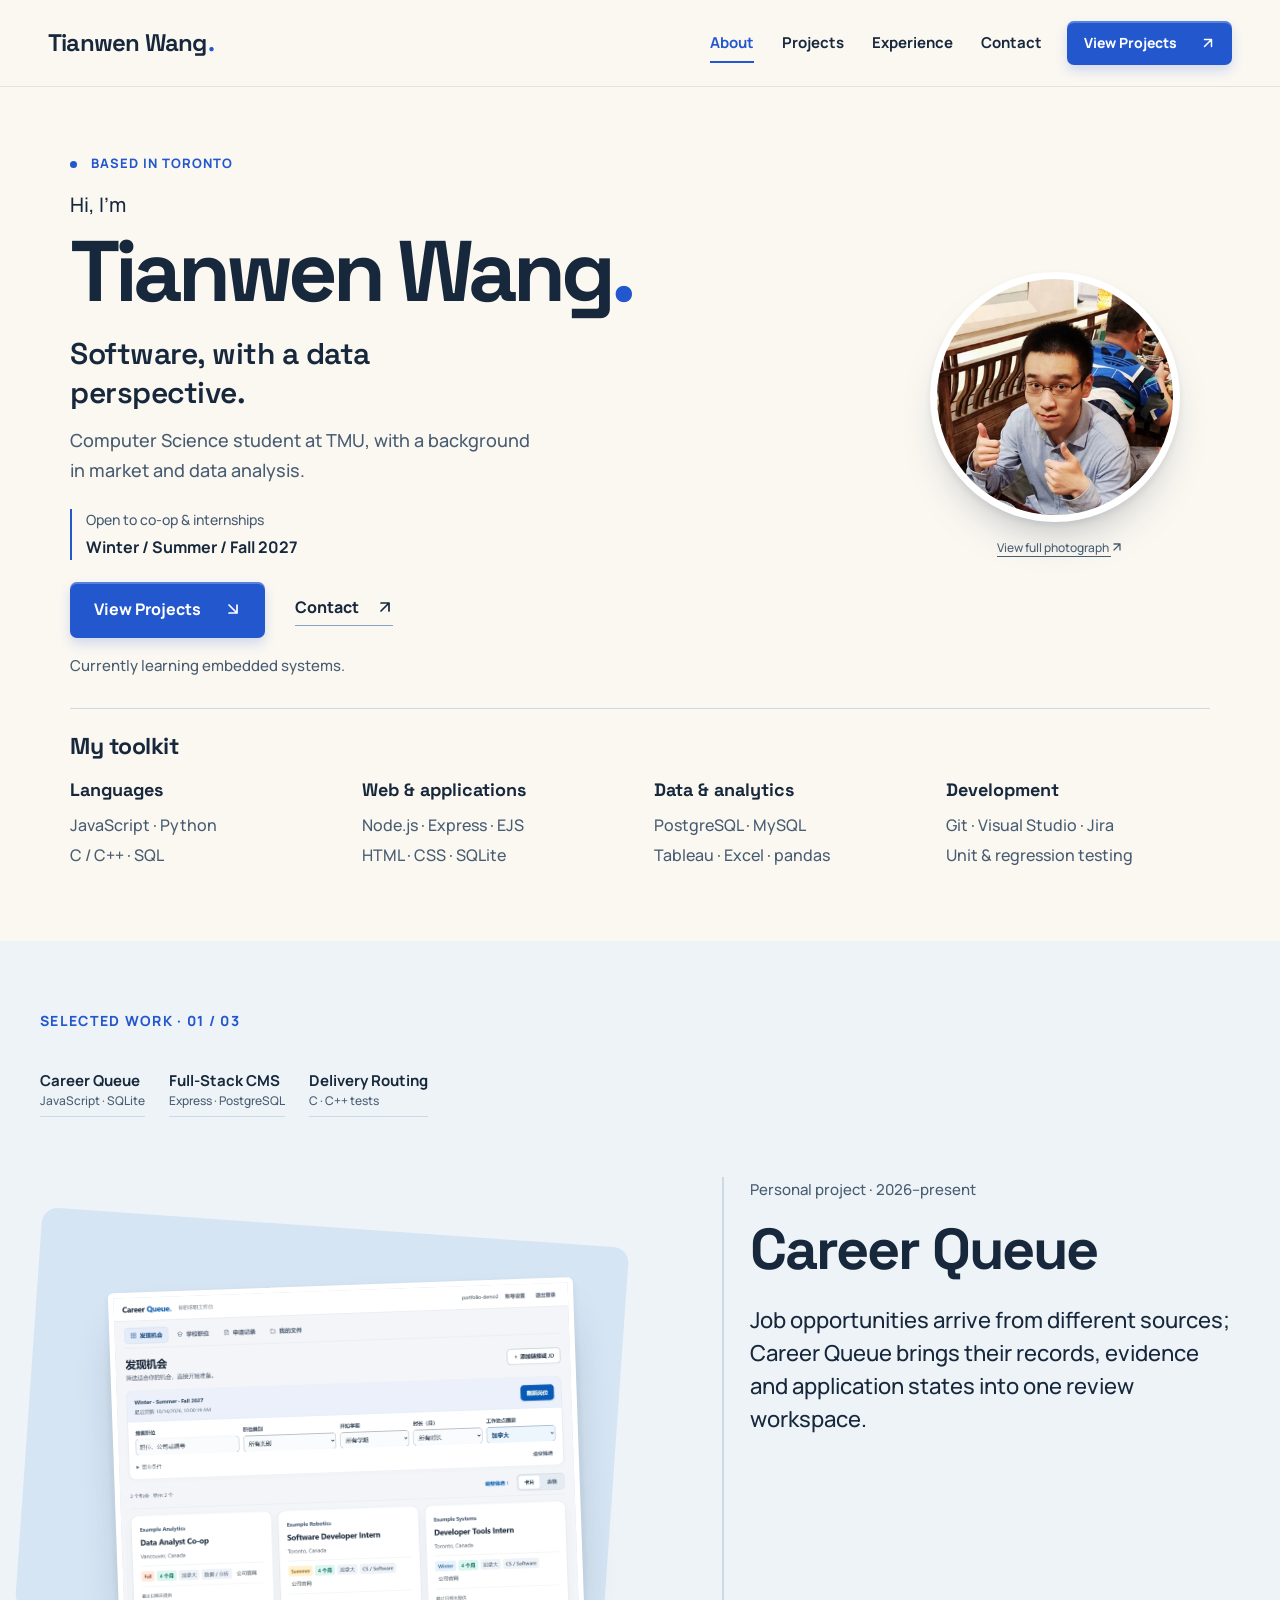
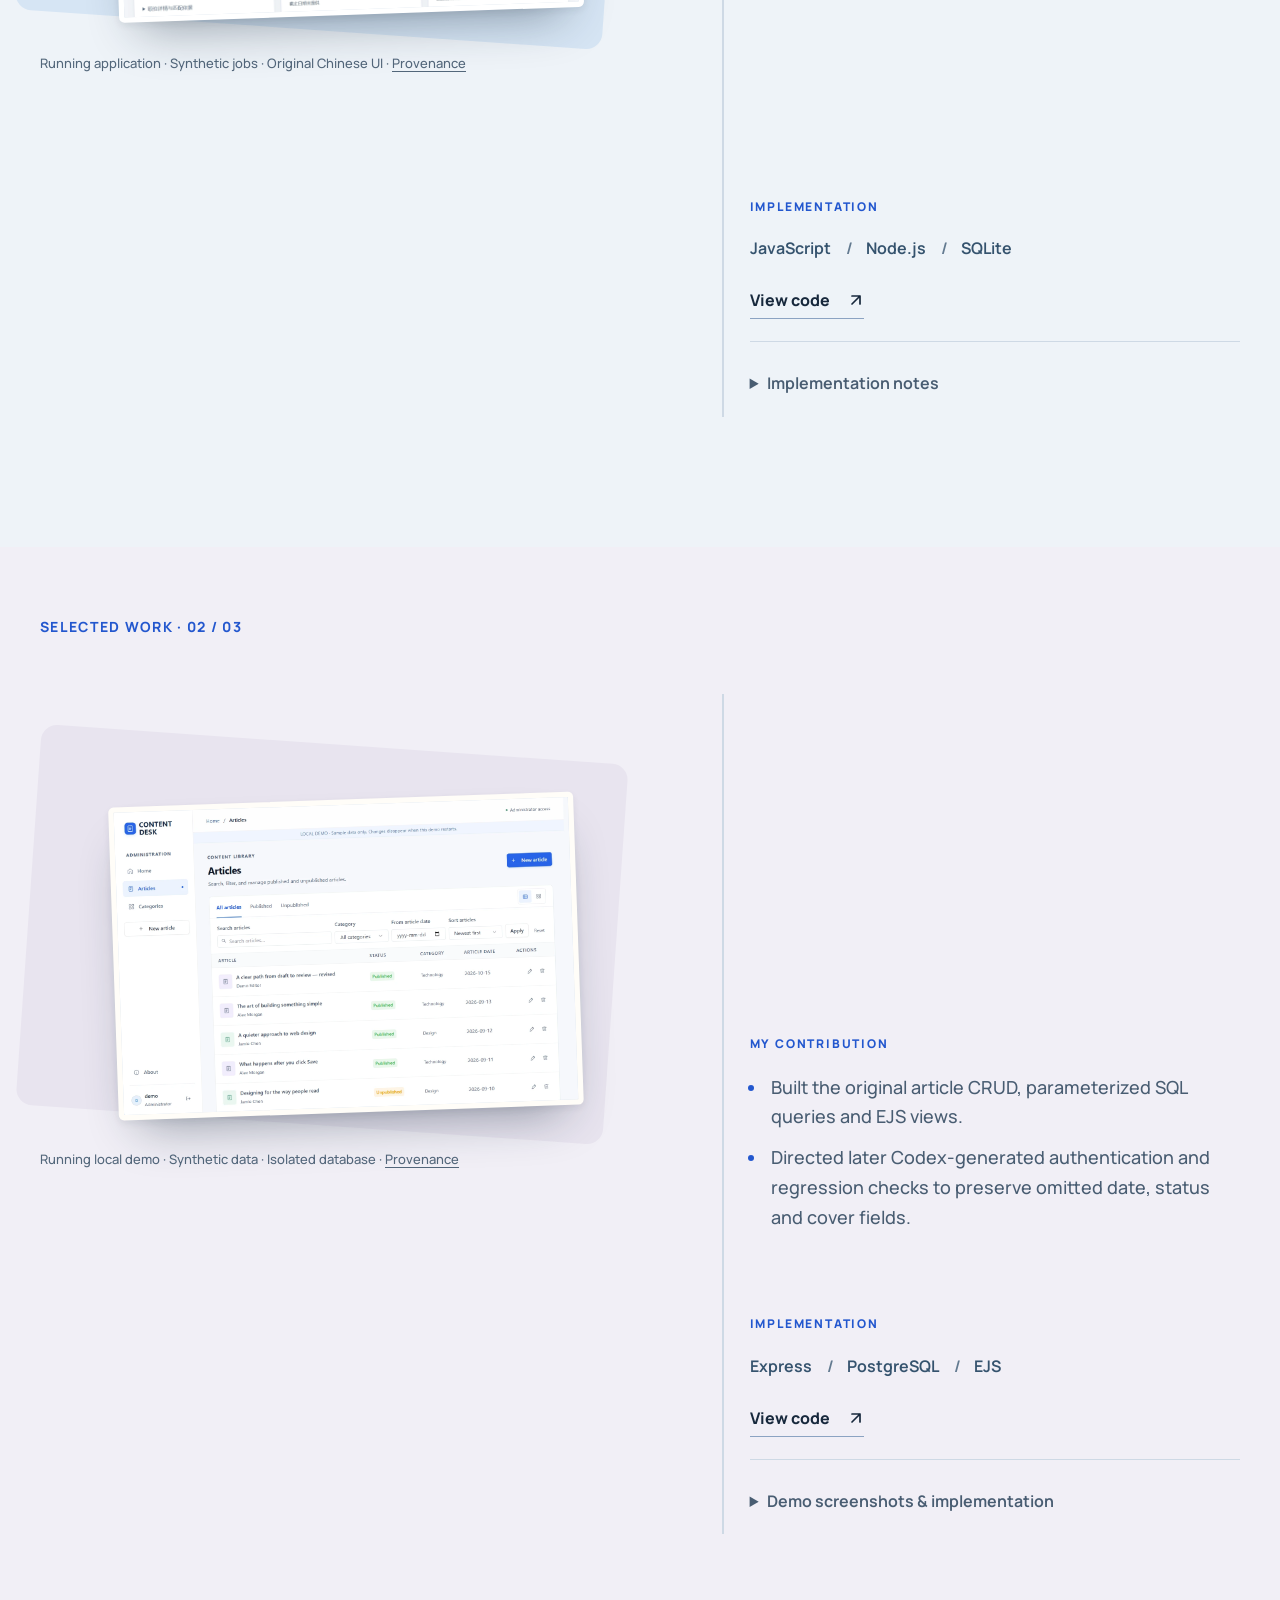
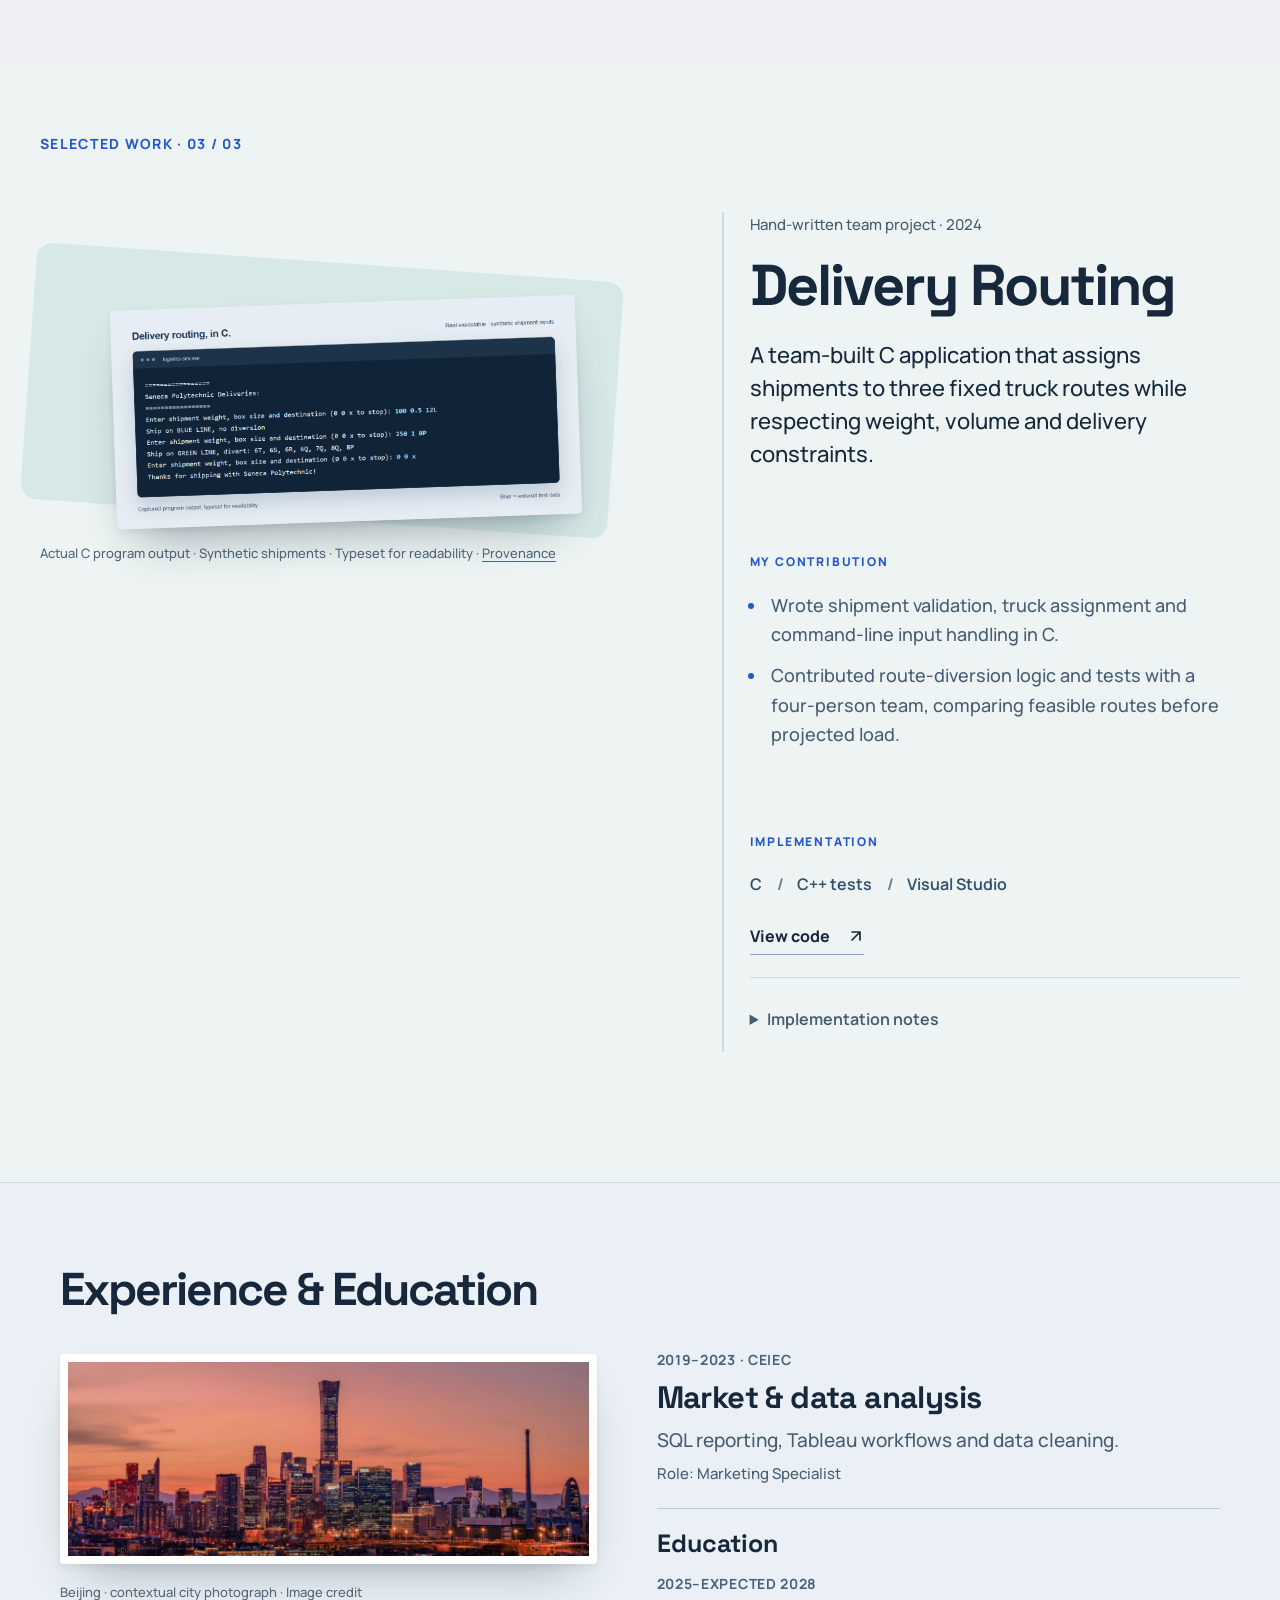
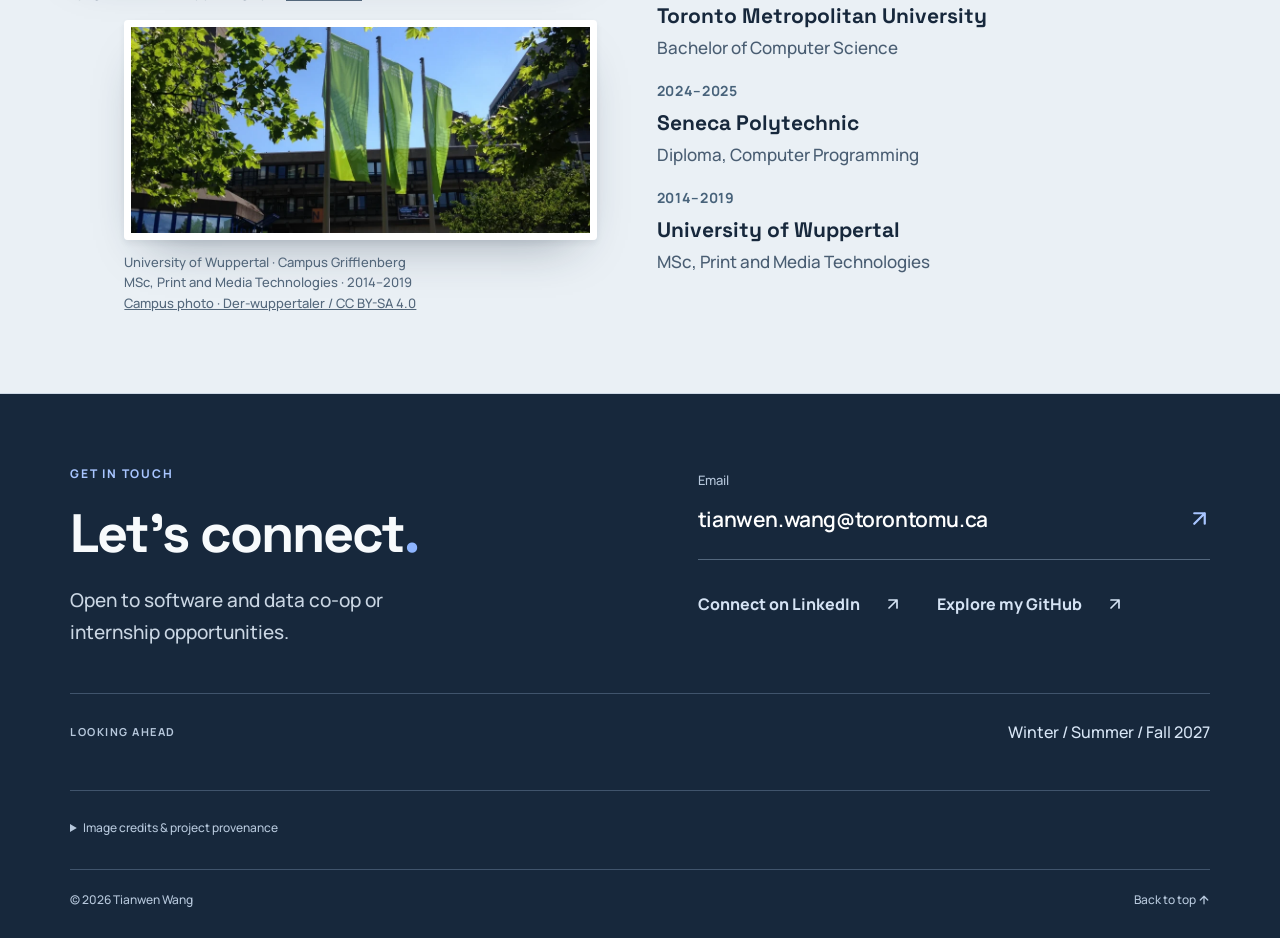
==== commit a8c982dd: "Add LinkedIn, compact phone header and screenshot viewer - Contact area links to LinkedIn alongside " ====
--- a/index.html
+++ b/index.html
@@ -17,7 +17,7 @@
 <meta name="twitter:description" content="TMU Computer Science student. Selected projects, experience and source code.">
 <meta name="twitter:image" content="https://maxtianwen.github.io/assets/social-preview.jpg">
 <meta name="twitter:image:alt" content="Tianwen Wang — Software &amp; Data. Three selected software projects.">
-<link rel="icon" href="icon.svg" type="image/svg+xml"><link rel="stylesheet" href="styles.css?v=14"><script src="app.js?v=13" defer></script>
+<link rel="icon" href="icon.svg" type="image/svg+xml"><link rel="stylesheet" href="styles.css?v=17"><script src="app.js?v=14" defer></script>
 </head>
 <body>
 <a class="skip" href="#main">Skip to content</a>
@@ -25,8 +25,8 @@
 <main id="main" tabindex="-1">
 <section class="hero wrap screen" id="home" aria-labelledby="hero-title"><div class="hero-copy"><p class="eyebrow"><span class="dot"></span> BASED IN TORONTO</p><p class="hello">Hi, I’m</p><h1 id="hero-title">Tianwen<br> Wang<span>.</span></h1><p class="hero-statement">Software, with a data perspective.</p><p class="hero-intro">Computer Science student at TMU, with a background in market and data analysis.</p><p class="availability"><span>Open to co-op &amp; internships</span> <strong>Winter / Summer / Fall 2027</strong></p><div class="hero-actions"><a class="button" href="#projects">View Projects <span aria-hidden="true"><svg class="direction-icon" viewBox="0 0 16 16" aria-hidden="true" focusable="false"><path d="m4 4 8 8M4 12h8V4"/></svg></span></a><a class="text-link" href="#contact">Contact <span aria-hidden="true"><svg class="direction-icon" viewBox="0 0 16 16" aria-hidden="true" focusable="false"><path d="M4 12 12 4M4 4h8v8"/></svg></span></a></div><p class="learning-note">Currently learning embedded systems.</p></div><div class="hero-person"><details class="portrait-view"><summary aria-label="Toggle full original photograph"><span class="portrait"><img src="assets/tianwen-wang-720.webp" srcset="assets/tianwen-wang-360.webp 360w, assets/tianwen-wang-720.webp 720w" sizes="(max-width: 760px) 220px, 300px" data-full-src="assets/tianwen-wang.jpg" alt="Tianwen Wang wearing glasses and a light blue shirt" width="2188" height="3204" fetchpriority="high"></span><span class="portrait-label"><span class="closed-label">View full photograph <svg class="direction-icon" viewBox="0 0 16 16" aria-hidden="true" focusable="false"><path d="M4 12 12 4M4 4h8v8"/></svg></span><span class="open-label">Return to portrait <svg class="direction-icon" viewBox="0 0 16 16" aria-hidden="true" focusable="false"><path d="m12 4-8 8M4 4v8h8"/></svg></span></span></summary></details><noscript><p><a href="assets/tianwen-wang.jpg">Open original photograph</a></p></noscript></div><div class="hero-toolkit" id="toolkit"><h2>My toolkit</h2><div class="stack-grid"><div class="stack-group"><h3>Languages</h3><p>JavaScript · Python<br>C / C++ · SQL</p></div><div class="stack-group"><h3>Web & applications</h3><p>Node.js · Express · EJS<br>HTML · CSS · SQLite</p></div><div class="stack-group"><h3>Data & analytics</h3><p>PostgreSQL · MySQL<br>Tableau · Excel · pandas</p></div><div class="stack-group"><h3>Development</h3><p>Git · Visual Studio · Jira<br>Unit & regression testing</p></div></div></div></section>
 
-<section class="screen project-screen" id="projects" data-nav="projects" aria-labelledby="career-title"><div class="wrap"><p class="chapter-label">SELECTED WORK · 01 / 03</p><nav class="project-index" aria-label="Selected projects"><a href="#career-title">Career Queue <span>JavaScript · SQLite</span></a><a href="#cms-title">Full-Stack CMS <span>Express · PostgreSQL</span></a><a href="#routing-title">Delivery Routing <span>C · C++ tests</span></a></nav><article class="project-row" aria-labelledby="career-title"><figure class="project-visual queue-visual"><div class="project-image"><img src="assets/career-app.webp" alt="Career Queue running with three synthetic jobs in its original Chinese interface" width="1920" height="1350" loading="lazy" decoding="async"></div><figcaption>Running application · Synthetic jobs · Original Chinese UI · <a href="#image-credits">Provenance</a></figcaption></figure><div class="project-copy"><div class="story-step story-context"><p class="project-label">Personal project · 2026–present</p><h2 id="career-title" tabindex="-1">Career Queue</h2><p>Job opportunities arrive from different sources; Career Queue brings their records, evidence and application states into one review workspace.</p></div><div class="story-step story-contribution"><p class="story-label">MY CONTRIBUTION</p><ul class="contribution"><li>Directed requirements and acceptance checks for public ATS collection, deduplication and term parsing.</li><li>Specified preview-and-confirm imports and separate school / employer states. Code generated with Codex; no automatic applications.</li></ul></div><div class="story-step story-build"><p class="story-label">IMPLEMENTATION</p><ul class="tags" aria-label="Career Queue technologies"><li>JavaScript</li><li>Node.js</li><li>SQLite</li></ul><a class="text-link" aria-label="View code for Career Queue on GitHub" href="https://github.com/MaxTianwen/career-queue">View code <span aria-hidden="true"><svg class="direction-icon" viewBox="0 0 16 16" aria-hidden="true" focusable="false"><path d="M4 12 12 4M4 4h8v8"/></svg></span></a><details class="project-details"><summary>Implementation notes</summary><p>Public ATS collection, normalization and deduplication use native Node HTTP, SQLite and vanilla JavaScript. School-detail capture is manual; imports require a preview and confirmation. School and employer application states are kept separate.</p><ol class="demo-steps"><li><strong>Review:</strong> compare collected opportunities and their source evidence.</li><li><strong>Confirm:</strong> preview a manually captured school detail before importing it.</li><li><strong>Track:</strong> record school and employer application states separately. Nothing is submitted automatically.</li></ol></details></div></div></article></div></section><section class="screen project-screen" id="cms" data-nav="projects" aria-labelledby="cms-title"><div class="wrap"><p class="chapter-label">SELECTED WORK · 02 / 03</p><article class="project-row project-reverse" aria-labelledby="cms-title"><figure class="project-visual cms-visual"><div class="project-image"><img src="assets/cms-running.webp" alt="Full-Stack CMS running locally with synthetic articles, including a newly created and edited demonstration record" width="1440" height="960" loading="lazy" decoding="async"></div><figcaption>Running local demo · Synthetic data · Isolated database · <a href="#image-credits">Provenance</a></figcaption></figure><div class="project-copy"><div class="story-step story-context"><p class="project-label">Web application · 2025–2026</p><h2 id="cms-title" tabindex="-1">Full-Stack CMS</h2><p>A server-rendered article manager for creating, editing and organizing content, with careful handling of metadata during partial updates.</p></div><div class="story-step story-contribution"><p class="story-label">MY CONTRIBUTION</p><ul class="contribution"><li>Built the original article CRUD, parameterized SQL queries and EJS views.</li><li>Directed later Codex-generated authentication and regression checks to preserve omitted date, status and cover fields.</li></ul></div><div class="story-step story-build"><p class="story-label">IMPLEMENTATION</p><ul class="tags" aria-label="Full-Stack CMS technologies"><li>Express</li><li>PostgreSQL</li><li>EJS</li></ul><a class="text-link" aria-label="View code for Full-Stack CMS on GitHub" href="https://github.com/MaxTianwen/article-cms">View code <span aria-hidden="true"><svg class="direction-icon" viewBox="0 0 16 16" aria-hidden="true" focusable="false"><path d="M4 12 12 4M4 4h8v8"/></svg></span></a><details class="project-details"><summary>Demo screenshots &amp; implementation</summary><p>Parameterized SQL and server-rendered views form the original build. Later assisted work adds sessions, access control, filtering and regression checks. Omitted date, status and cover fields are preserved. Published is an internal state; articles remain private to administrators.</p><div class="demo-walkthrough"><p><strong>A real local workflow</strong> — synthetic records in an isolated in-memory database.</p><p class="demo-image-hint">Select a screenshot to view it full size.</p><ol class="demo-steps"><li><strong>Create:</strong> enter content, category and author, then save a draft.<a href="assets/cms-create.webp" aria-label="View full-size CMS draft editor screenshot"><img src="assets/cms-create.webp" alt="Local CMS editor with a synthetic draft ready to save" width="1440" height="960" loading="lazy" decoding="async"></a></li><li><strong>Edit:</strong> revise the saved title and its internal status.<a href="assets/cms-edit.webp" aria-label="View full-size CMS article editing screenshot"><img src="assets/cms-edit.webp" alt="Editing the saved synthetic article before saving its revised title and internal status" width="1440" height="960" loading="lazy" decoding="async"></a></li><li><strong>Find:</strong> filter the library and confirm the saved result.<a href="assets/cms-filter.webp" aria-label="View full-size CMS filtered results screenshot"><img src="assets/cms-filter.webp" alt="Filtered CMS library showing the one revised synthetic article" width="1440" height="960" loading="lazy" decoding="async"></a></li></ol><p><a href="https://github.com/MaxTianwen/article-cms#local-demo-no-database-account-needed">Run the local demo from the repository</a>. No public demo account or production database is used here.</p></div></details></div></div></article></div></section><section class="screen project-screen" id="routing" data-nav="projects" aria-labelledby="routing-title"><div class="wrap"><p class="chapter-label">SELECTED WORK · 03 / 03</p><article class="project-row" aria-labelledby="routing-title"><figure class="project-visual route-visual"><div class="project-image"><img src="assets/shipment-cli.webp" alt="Actual C program output showing blue route assignment and a green route diversion for synthetic shipments" width="1400" height="660" loading="lazy" decoding="async"></div><figcaption>Actual C program output · Synthetic shipments · Typeset for readability · <a href="#image-credits">Provenance</a></figcaption></figure><div class="project-copy"><div class="story-step story-context"><p class="project-label">Hand-written team project · 2024</p><h2 id="routing-title" tabindex="-1">Delivery Routing</h2><p>A team-built C application that assigns shipments to three fixed truck routes while respecting weight, volume and delivery constraints.</p></div><div class="story-step story-contribution"><p class="story-label">MY CONTRIBUTION</p><ul class="contribution"><li>Wrote shipment validation, truck assignment and command-line input handling in C.</li><li>Contributed route-diversion logic and tests with a four-person team, comparing feasible routes before projected load.</li></ul></div><div class="story-step story-build"><p class="story-label">IMPLEMENTATION</p><ul class="tags" aria-label="Delivery Routing technologies"><li>C</li><li>C++ tests</li><li>Visual Studio</li></ul><a class="text-link" aria-label="View code for Delivery Routing on GitHub" href="https://github.com/MaxTianwen/logistics-sim">View code <span aria-hidden="true"><svg class="direction-icon" viewBox="0 0 16 16" aria-hidden="true" focusable="false"><path d="M4 12 12 4M4 4h8v8"/></svg></span></a><details class="project-details"><summary>Implementation notes</summary><p>Delivery Routing & Shipment Management uses a 25 × 25 city grid and three fixed routes. The selector compares heuristic diversion lengths, then projected load. Built on a Seneca scaffold; three existing native test failures are documented in the repository.</p></details></div></div></article></div></section><section class="section section-tint screen" id="experience" aria-labelledby="experience-title"><div class="wrap"><div class="section-heading"><h2 id="experience-title">Experience & Education</h2></div><div class="experience-grid"><div class="experience-images"><figure class="experience-photo"><img src="assets/experience-context.webp" alt="Beijing skyline at sunset, photographed by chen zy" width="1100" height="825" loading="lazy" decoding="async"><figcaption>Beijing · contextual city photograph · <a href="#image-credits">Image credit</a></figcaption></figure><figure class="education-photo"><img src="assets/wuppertal-green-flags.webp" alt="Three green university flags, trees and campus buildings at University of Wuppertal, Grifflenberg" width="960" height="540" loading="lazy" decoding="async"><figcaption>University of Wuppertal · Campus Grifflenberg<br>MSc, Print and Media Technologies · 2014–2019<br><a href="#image-credits">Campus photo · Der-wuppertaler / CC BY-SA 4.0</a></figcaption></figure></div><div class="experience-copy"><article class="work-entry"><p class="date">2019–2023 · CEIEC</p><h3>Market & data analysis</h3><p>SQL reporting, Tableau workflows and data cleaning.<br><span class="role-note">Role: Marketing Specialist</span></p></article><div class="education"><h3>Education</h3><article><p class="date">2025–EXPECTED 2028</p><h4>Toronto Metropolitan University</h4><p>Bachelor of Computer Science</p></article><article><p class="date">2024–2025</p><h4>Seneca Polytechnic</h4><p>Diploma, Computer Programming</p></article><article><p class="date">2014–2019</p><h4>University of Wuppertal</h4><p>MSc, Print and Media Technologies</p></article></div></div></div></div></section>
-<section class="screen contact" id="contact" aria-labelledby="contact-title"><div class="contact-panel wrap"><div class="contact-intro"><p class="overline">GET IN TOUCH</p><h2 id="contact-title">Let’s connect<span>.</span></h2><p>Open to software and data co-op or internship opportunities.</p></div><div class="contact-options"><div class="contact-address"><span>Email</span><a class="contact-email" href="mailto:tianwen.wang@torontomu.ca">tianwen.wang@torontomu.ca <span aria-hidden="true"><svg class="direction-icon" viewBox="0 0 16 16" aria-hidden="true" focusable="false"><path d="M4 12 12 4M4 4h8v8"/></svg></span></a></div><a class="text-link" href="https://github.com/MaxTianwen">Explore my GitHub <span aria-hidden="true"><svg class="direction-icon" viewBox="0 0 16 16" aria-hidden="true" focusable="false"><path d="M4 12 12 4M4 4h8v8"/></svg></span></a></div><div class="contact-availability"><span>LOOKING AHEAD</span><p>Winter / Summer / Fall 2027</p></div></div><footer><div class="wrap"><details id="image-credits" class="image-credits"><summary>Image credits & project provenance</summary><div id="credit-list"><p>Career Queue: running public revision 6ad1ad3 with a new, isolated database and three synthetic jobs. Original Chinese interface; no school records or personal application data.</p><p>Full-Stack CMS: public revision b7f8462, running locally with an isolated in-memory PGlite database and synthetic articles. Screenshots show actual create, edit and filter actions. No production database or external image service was connected. Interface uses <a href="licenses/Tabler-MIT.txt">Tabler (MIT license)</a>.</p><p>Delivery Routing: unchanged public revision 19beaa1 compiled and run with synthetic shipments. Captured program output is typeset for readability; this is not a native terminal screenshot.</p><p>Beijing skyline: <a href="https://unsplash.com/photos/a-view-of-a-city-skyline-at-sunset-Tk2-PENhSHo">chen zy / Unsplash</a>. <a href="https://unsplash.com/license">Unsplash License</a>; resized, WebP compressed and cropped in the layout. A contextual city photograph, not my workplace.</p><p>University of Wuppertal, Campus Grifflenberg: <a href="https://commons.wikimedia.org/wiki/File:GER_Wuppertal_Universit%C3%A4t_027_2016_-_Fahnen_Gau%C3%9Fstra%C3%9Fe.jpg">Der-wuppertaler / Wikimedia Commons</a>, 2016. Cropped, resized and converted to WebP. This adapted photograph is licensed under <a href="https://creativecommons.org/licenses/by-sa/4.0/">CC BY-SA 4.0</a>; this license applies to the photograph, not the website as a whole. Contextual campus photograph, not taken by me.</p></div></details></div><div class="wrap footer-inner"><span>© 2026 Tianwen Wang</span><a href="#home">Back to top <span aria-hidden="true"><svg class="direction-icon" viewBox="0 0 16 16" aria-hidden="true" focusable="false"><path d="M8 13V3m-5 5 5-5 5 5"/></svg></span></a></div></footer></section></main>
+<section class="screen project-screen" id="projects" data-nav="projects" aria-labelledby="career-title"><div class="wrap"><p class="chapter-label">SELECTED WORK · 01 / 03</p><nav class="project-index" aria-label="Selected projects"><a href="#career-title">Career Queue <span>JavaScript · SQLite</span></a><a href="#cms-title">Full-Stack CMS <span>Express · PostgreSQL</span></a><a href="#routing-title">Delivery Routing <span>C · C++ tests</span></a></nav><article class="project-row" aria-labelledby="career-title"><figure class="project-visual queue-visual"><div class="project-image"><a class="image-zoom" href="assets/career-app.webp" aria-label="View full-size Career Queue screenshot"><img src="assets/career-app.webp" alt="Career Queue running with three synthetic jobs in its original Chinese interface" width="1920" height="1350" loading="lazy" decoding="async"></a></div><figcaption>Running application · Synthetic jobs · Original Chinese UI · <a href="#image-credits">Provenance</a></figcaption></figure><div class="project-copy"><div class="story-step story-context"><p class="project-label">Personal project · 2026–present</p><h2 id="career-title" tabindex="-1">Career Queue</h2><p>Job opportunities arrive from different sources; Career Queue brings their records, evidence and application states into one review workspace.</p></div><div class="story-step story-contribution"><p class="story-label">MY CONTRIBUTION</p><ul class="contribution"><li>Directed requirements and acceptance checks for public ATS collection, deduplication and term parsing.</li><li>Specified preview-and-confirm imports and separate school / employer states. Code generated with Codex; no automatic applications.</li></ul></div><div class="story-step story-build"><p class="story-label">IMPLEMENTATION</p><ul class="tags" aria-label="Career Queue technologies"><li>JavaScript</li><li>Node.js</li><li>SQLite</li></ul><a class="text-link" aria-label="View code for Career Queue on GitHub" href="https://github.com/MaxTianwen/career-queue">View code <span aria-hidden="true"><svg class="direction-icon" viewBox="0 0 16 16" aria-hidden="true" focusable="false"><path d="M4 12 12 4M4 4h8v8"/></svg></span></a><details class="project-details"><summary>Implementation notes</summary><p>Public ATS collection, normalization and deduplication use native Node HTTP, SQLite and vanilla JavaScript. School-detail capture is manual; imports require a preview and confirmation. School and employer application states are kept separate.</p><ol class="demo-steps"><li><strong>Review:</strong> compare collected opportunities and their source evidence.</li><li><strong>Confirm:</strong> preview a manually captured school detail before importing it.</li><li><strong>Track:</strong> record school and employer application states separately. Nothing is submitted automatically.</li></ol></details></div></div></article></div></section><section class="screen project-screen" id="cms" data-nav="projects" aria-labelledby="cms-title"><div class="wrap"><p class="chapter-label">SELECTED WORK · 02 / 03</p><article class="project-row project-reverse" aria-labelledby="cms-title"><figure class="project-visual cms-visual"><div class="project-image"><a class="image-zoom" href="assets/cms-running.webp" aria-label="View full-size Full-Stack CMS screenshot"><img src="assets/cms-running.webp" alt="Full-Stack CMS running locally with synthetic articles, including a newly created and edited demonstration record" width="1440" height="960" loading="lazy" decoding="async"></a></div><figcaption>Running local demo · Synthetic data · Isolated database · <a href="#image-credits">Provenance</a></figcaption></figure><div class="project-copy"><div class="story-step story-context"><p class="project-label">Web application · 2025–2026</p><h2 id="cms-title" tabindex="-1">Full-Stack CMS</h2><p>A server-rendered article manager for creating, editing and organizing content, with careful handling of metadata during partial updates.</p></div><div class="story-step story-contribution"><p class="story-label">MY CONTRIBUTION</p><ul class="contribution"><li>Built the original article CRUD, parameterized SQL queries and EJS views.</li><li>Directed later Codex-generated authentication and regression checks to preserve omitted date, status and cover fields.</li></ul></div><div class="story-step story-build"><p class="story-label">IMPLEMENTATION</p><ul class="tags" aria-label="Full-Stack CMS technologies"><li>Express</li><li>PostgreSQL</li><li>EJS</li></ul><a class="text-link" aria-label="View code for Full-Stack CMS on GitHub" href="https://github.com/MaxTianwen/article-cms">View code <span aria-hidden="true"><svg class="direction-icon" viewBox="0 0 16 16" aria-hidden="true" focusable="false"><path d="M4 12 12 4M4 4h8v8"/></svg></span></a><details class="project-details"><summary>Demo screenshots &amp; implementation</summary><p>Parameterized SQL and server-rendered views form the original build. Later assisted work adds sessions, access control, filtering and regression checks. Omitted date, status and cover fields are preserved. Published is an internal state; articles remain private to administrators.</p><div class="demo-walkthrough"><p><strong>A real local workflow</strong> — synthetic records in an isolated in-memory database.</p><p class="demo-image-hint">Select a screenshot to view it full size.</p><ol class="demo-steps"><li><strong>Create:</strong> enter content, category and author, then save a draft.<a href="assets/cms-create.webp" aria-label="View full-size CMS draft editor screenshot"><img src="assets/cms-create.webp" alt="Local CMS editor with a synthetic draft ready to save" width="1440" height="960" loading="lazy" decoding="async"></a></li><li><strong>Edit:</strong> revise the saved title and its internal status.<a href="assets/cms-edit.webp" aria-label="View full-size CMS article editing screenshot"><img src="assets/cms-edit.webp" alt="Editing the saved synthetic article before saving its revised title and internal status" width="1440" height="960" loading="lazy" decoding="async"></a></li><li><strong>Find:</strong> filter the library and confirm the saved result.<a href="assets/cms-filter.webp" aria-label="View full-size CMS filtered results screenshot"><img src="assets/cms-filter.webp" alt="Filtered CMS library showing the one revised synthetic article" width="1440" height="960" loading="lazy" decoding="async"></a></li></ol><p><a href="https://github.com/MaxTianwen/article-cms#local-demo-no-database-account-needed">Run the local demo from the repository</a>. No public demo account or production database is used here.</p></div></details></div></div></article></div></section><section class="screen project-screen" id="routing" data-nav="projects" aria-labelledby="routing-title"><div class="wrap"><p class="chapter-label">SELECTED WORK · 03 / 03</p><article class="project-row" aria-labelledby="routing-title"><figure class="project-visual route-visual"><div class="project-image"><a class="image-zoom" href="assets/shipment-cli.webp" aria-label="View full-size Delivery Routing program output"><img src="assets/shipment-cli.webp" alt="Actual C program output showing blue route assignment and a green route diversion for synthetic shipments" width="1400" height="660" loading="lazy" decoding="async"></a></div><figcaption>Actual C program output · Synthetic shipments · Typeset for readability · <a href="#image-credits">Provenance</a></figcaption></figure><div class="project-copy"><div class="story-step story-context"><p class="project-label">Hand-written team project · 2024</p><h2 id="routing-title" tabindex="-1">Delivery Routing</h2><p>A team-built C application that assigns shipments to three fixed truck routes while respecting weight, volume and delivery constraints.</p></div><div class="story-step story-contribution"><p class="story-label">MY CONTRIBUTION</p><ul class="contribution"><li>Wrote shipment validation, truck assignment and command-line input handling in C.</li><li>Contributed route-diversion logic and tests with a four-person team, comparing feasible routes before projected load.</li></ul></div><div class="story-step story-build"><p class="story-label">IMPLEMENTATION</p><ul class="tags" aria-label="Delivery Routing technologies"><li>C</li><li>C++ tests</li><li>Visual Studio</li></ul><a class="text-link" aria-label="View code for Delivery Routing on GitHub" href="https://github.com/MaxTianwen/logistics-sim">View code <span aria-hidden="true"><svg class="direction-icon" viewBox="0 0 16 16" aria-hidden="true" focusable="false"><path d="M4 12 12 4M4 4h8v8"/></svg></span></a><details class="project-details"><summary>Implementation notes</summary><p>Delivery Routing & Shipment Management uses a 25 × 25 city grid and three fixed routes. The selector compares heuristic diversion lengths, then projected load. Built on a Seneca scaffold; three existing native test failures are documented in the repository.</p></details></div></div></article></div></section><section class="section section-tint screen" id="experience" aria-labelledby="experience-title"><div class="wrap"><div class="section-heading"><h2 id="experience-title">Experience & Education</h2></div><div class="experience-grid"><div class="experience-images"><figure class="experience-photo"><img src="assets/experience-context.webp" alt="Beijing skyline at sunset, photographed by chen zy" width="1100" height="825" loading="lazy" decoding="async"><figcaption>Beijing · contextual city photograph · <a href="#image-credits">Image credit</a></figcaption></figure><figure class="education-photo"><img src="assets/wuppertal-green-flags.webp" alt="Three green university flags, trees and campus buildings at University of Wuppertal, Grifflenberg" width="960" height="540" loading="lazy" decoding="async"><figcaption>University of Wuppertal · Campus Grifflenberg<br>MSc, Print and Media Technologies · 2014–2019<br><a href="#image-credits">Campus photo · Der-wuppertaler / CC BY-SA 4.0</a></figcaption></figure></div><div class="experience-copy"><article class="work-entry"><p class="date">2019–2023 · CEIEC</p><h3>Market & data analysis</h3><p>SQL reporting, Tableau workflows and data cleaning.<br><span class="role-note">Role: Marketing Specialist</span></p></article><div class="education"><h3>Education</h3><article><p class="date">2025–EXPECTED 2028</p><h4>Toronto Metropolitan University</h4><p>Bachelor of Computer Science</p></article><article><p class="date">2024–2025</p><h4>Seneca Polytechnic</h4><p>Diploma, Computer Programming</p></article><article><p class="date">2014–2019</p><h4>University of Wuppertal</h4><p>MSc, Print and Media Technologies</p></article></div></div></div></div></section>
+<section class="screen contact" id="contact" aria-labelledby="contact-title"><div class="contact-panel wrap"><div class="contact-intro"><p class="overline">GET IN TOUCH</p><h2 id="contact-title">Let’s connect<span>.</span></h2><p>Open to software and data co-op or internship opportunities.</p></div><div class="contact-options"><div class="contact-address"><span>Email</span><a class="contact-email" href="mailto:tianwen.wang@torontomu.ca">tianwen.wang@torontomu.ca <span aria-hidden="true"><svg class="direction-icon" viewBox="0 0 16 16" aria-hidden="true" focusable="false"><path d="M4 12 12 4M4 4h8v8"/></svg></span></a></div><div class="contact-profiles"><a class="text-link" href="https://www.linkedin.com/in/tianwenwang/">Connect on LinkedIn <span aria-hidden="true"><svg class="direction-icon" viewBox="0 0 16 16" aria-hidden="true" focusable="false"><path d="M4 12 12 4M4 4h8v8"/></svg></span></a><a class="text-link" href="https://github.com/MaxTianwen">Explore my GitHub <span aria-hidden="true"><svg class="direction-icon" viewBox="0 0 16 16" aria-hidden="true" focusable="false"><path d="M4 12 12 4M4 4h8v8"/></svg></span></a></div></div><div class="contact-availability"><span>LOOKING AHEAD</span><p>Winter / Summer / Fall 2027</p></div></div><footer><div class="wrap"><details id="image-credits" class="image-credits"><summary>Image credits & project provenance</summary><div id="credit-list"><p>Career Queue: running public revision 6ad1ad3 with a new, isolated database and three synthetic jobs. Original Chinese interface; no school records or personal application data.</p><p>Full-Stack CMS: public revision b7f8462, running locally with an isolated in-memory PGlite database and synthetic articles. Screenshots show actual create, edit and filter actions. No production database or external image service was connected. Interface uses <a href="licenses/Tabler-MIT.txt">Tabler (MIT license)</a>.</p><p>Delivery Routing: unchanged public revision 19beaa1 compiled and run with synthetic shipments. Captured program output is typeset for readability; this is not a native terminal screenshot.</p><p>Beijing skyline: <a href="https://unsplash.com/photos/a-view-of-a-city-skyline-at-sunset-Tk2-PENhSHo">chen zy / Unsplash</a>. <a href="https://unsplash.com/license">Unsplash License</a>; resized, WebP compressed and cropped in the layout. A contextual city photograph, not my workplace.</p><p>University of Wuppertal, Campus Grifflenberg: <a href="https://commons.wikimedia.org/wiki/File:GER_Wuppertal_Universit%C3%A4t_027_2016_-_Fahnen_Gau%C3%9Fstra%C3%9Fe.jpg">Der-wuppertaler / Wikimedia Commons</a>, 2016. Cropped, resized and converted to WebP. This adapted photograph is licensed under <a href="https://creativecommons.org/licenses/by-sa/4.0/">CC BY-SA 4.0</a>; this license applies to the photograph, not the website as a whole. Contextual campus photograph, not taken by me.</p></div></details></div><div class="wrap footer-inner"><span>© 2026 Tianwen Wang</span><a href="#home">Back to top <span aria-hidden="true"><svg class="direction-icon" viewBox="0 0 16 16" aria-hidden="true" focusable="false"><path d="M8 13V3m-5 5 5-5 5 5"/></svg></span></a></div></footer></section></main>
 </body></html>
 
 
--- a/styles.css
+++ b/styles.css
@@ -155,3 +155,29 @@
 @media(max-width:760px){.site-header nav a{padding-block:11px;margin-block:-11px}.site-header nav a[aria-current="location"]::after{bottom:4px}.site-header nav a:focus-visible{outline-offset:0}}
 /* Short landscape viewports: the header scrolls away instead of covering the content. */
 @media(max-height:500px){.site-header{position:absolute}html{scroll-padding-top:16px}}
+/* Phones: scroll-linked motion eases toward its target so fast flicks still read as movement. */
+@media(max-width:760px) and (prefers-reduced-motion:no-preference){
+ html.motion-enabled .project-image,html.motion-enabled .project-visual::before{transition:transform .5s cubic-bezier(.2,.7,.2,1)}
+ html.motion-enabled .story-content{transition:opacity .5s ease-out,transform .5s cubic-bezier(.2,.7,.2,1)}
+ html.motion-enabled .story-content:focus-within{transition:none}
+}
+/* Phones: one wordmark row above the navigation; scrolling down tucks the wordmark row away. */
+@media(max-width:760px){.header-inner .button-small{display:none}.header-inner{min-height:0;grid-template-columns:1fr;padding:12px 0 10px;row-gap:8px}html.header-compact{--header-visible:calc(var(--header-height) - var(--header-shift))}html{scroll-padding-top:calc(var(--header-visible,var(--header-height)) + 18px)}}
+@media(max-width:760px) and (min-height:501px){.site-header{transition:transform .25s ease}.site-header .wordmark{transition:opacity .2s,visibility .2s}html.header-compact .site-header{transform:translateY(calc(-1 * var(--header-shift)))}html.header-compact .site-header .wordmark{opacity:0;visibility:hidden}}
+/* Full-size screenshot viewer. */
+.image-zoom{display:block;cursor:zoom-in}
+.lightbox{width:100vw;height:100vh;height:100dvh;max-width:none;max-height:none;margin:0;padding:0;border:0;background:transparent;color:#fff;overflow:hidden}
+.lightbox[open]{display:grid;grid-template-rows:auto minmax(0,1fr)}
+.lightbox::backdrop{background:#0d1824eb}
+.lightbox-bar{display:flex;justify-content:flex-end;gap:10px;padding:12px 16px}
+.lightbox-bar a,.lightbox-bar button{display:inline-flex;align-items:center;min-height:44px;padding:0 16px;border:1px solid #ffffff4d;border-radius:7px;background:#ffffff1a;color:#fff;font:700 15px Manrope,sans-serif;cursor:pointer}
+.lightbox-bar a:hover,.lightbox-bar button:hover{color:#fff;background:#ffffff33}
+.lightbox-bar a:focus-visible,.lightbox-bar button:focus-visible{outline:3px solid #a8c5ff;outline-offset:2px}
+.lightbox-frame{display:grid;min-height:0;padding:0 16px 16px;overflow:auto;overscroll-behavior:contain}
+.lightbox img{place-self:center;max-width:100%;max-height:100%;width:auto;height:auto;object-fit:contain;border-radius:4px;box-shadow:0 20px 60px #0008;cursor:zoom-out}
+.lightbox-hint{display:none}
+/* Phones: a landscape screenshot fills the viewer height and pans sideways instead of shrinking to the screen width. */
+@media(max-width:760px){.lightbox-frame{place-items:center start}.lightbox img{place-self:center start;max-width:none;max-height:none;height:calc(100vh - 84px);height:calc(100dvh - 84px)}.lightbox-hint{display:block;margin-right:auto;align-self:center;font-size:14px;color:#c8d6e6}}
+html.lightbox-open{overflow:hidden}
+/* Contact: profile links share one row and wrap on narrow screens. */
+.contact-profiles{display:flex;flex-wrap:wrap;gap:14px 36px}.contact-profiles .text-link{min-height:44px;font-size:16px;color:#d5e3f4;border:0;padding-bottom:0;gap:25px}
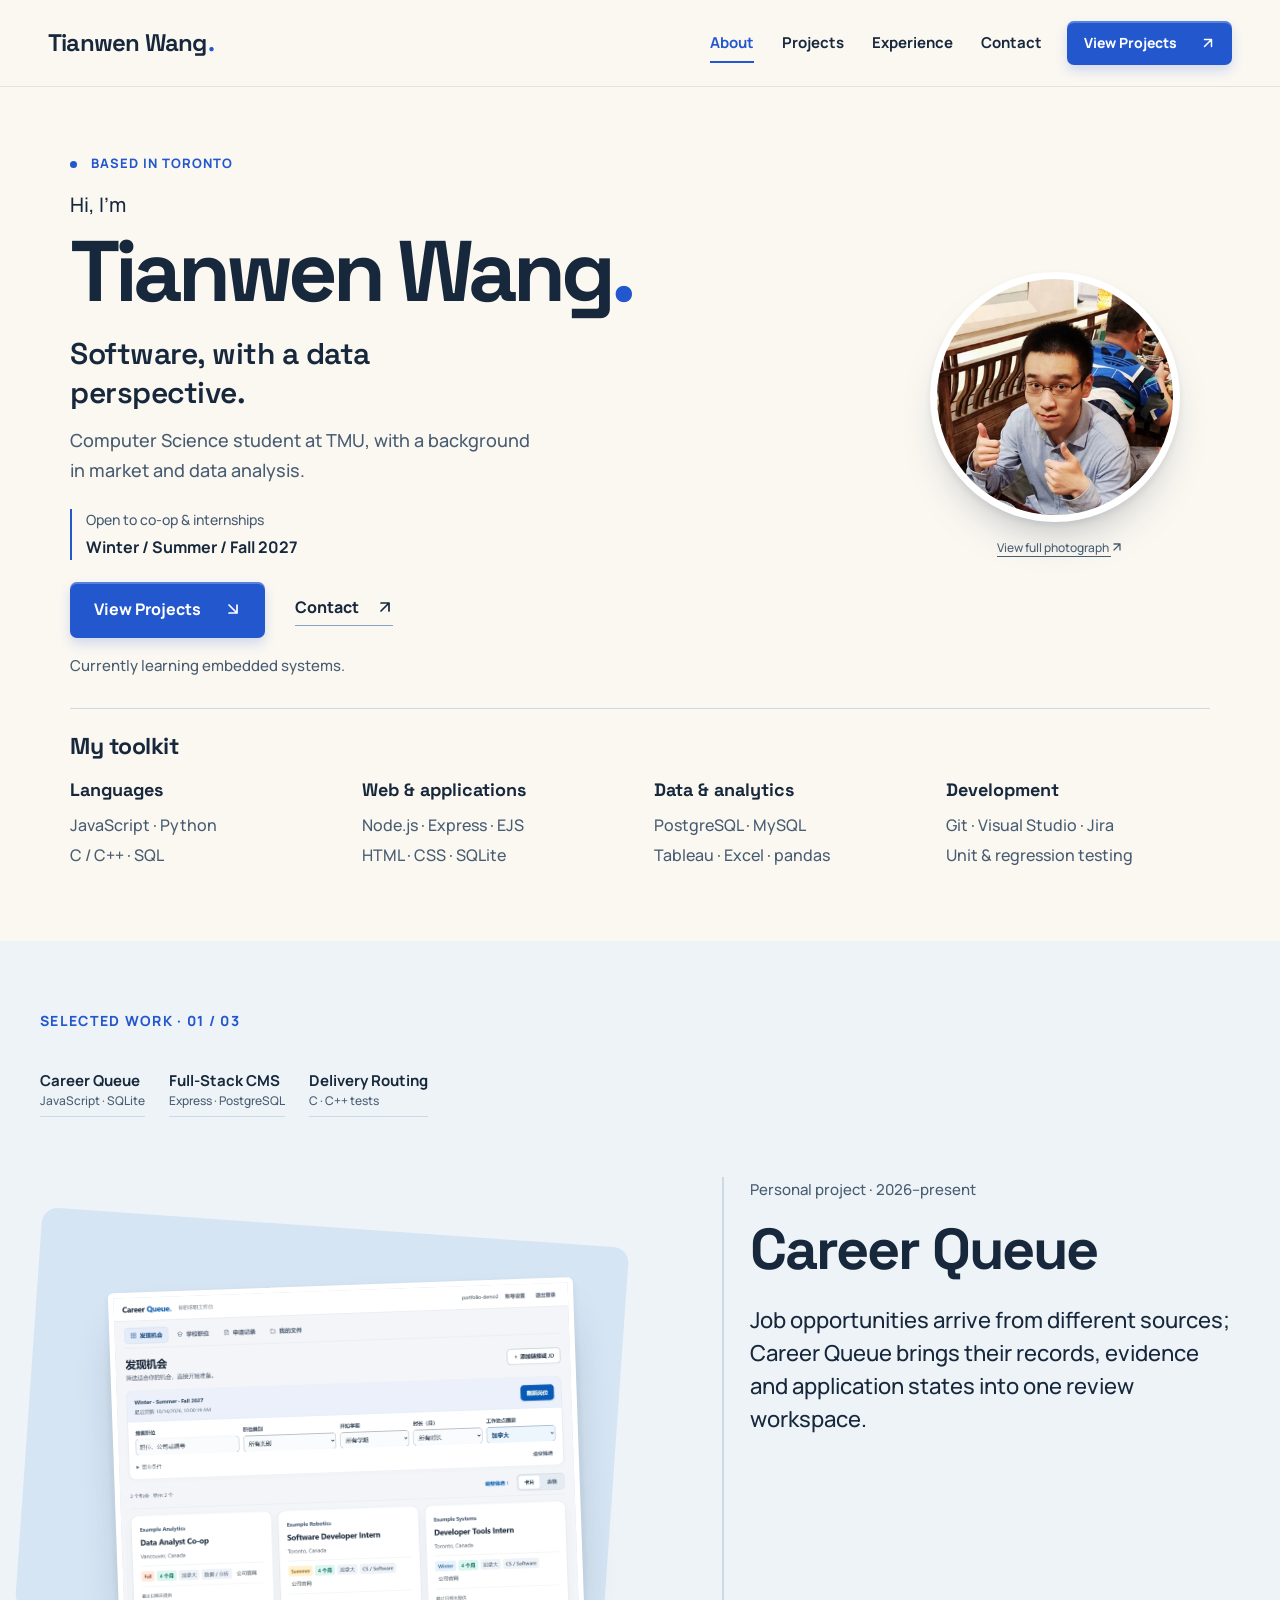
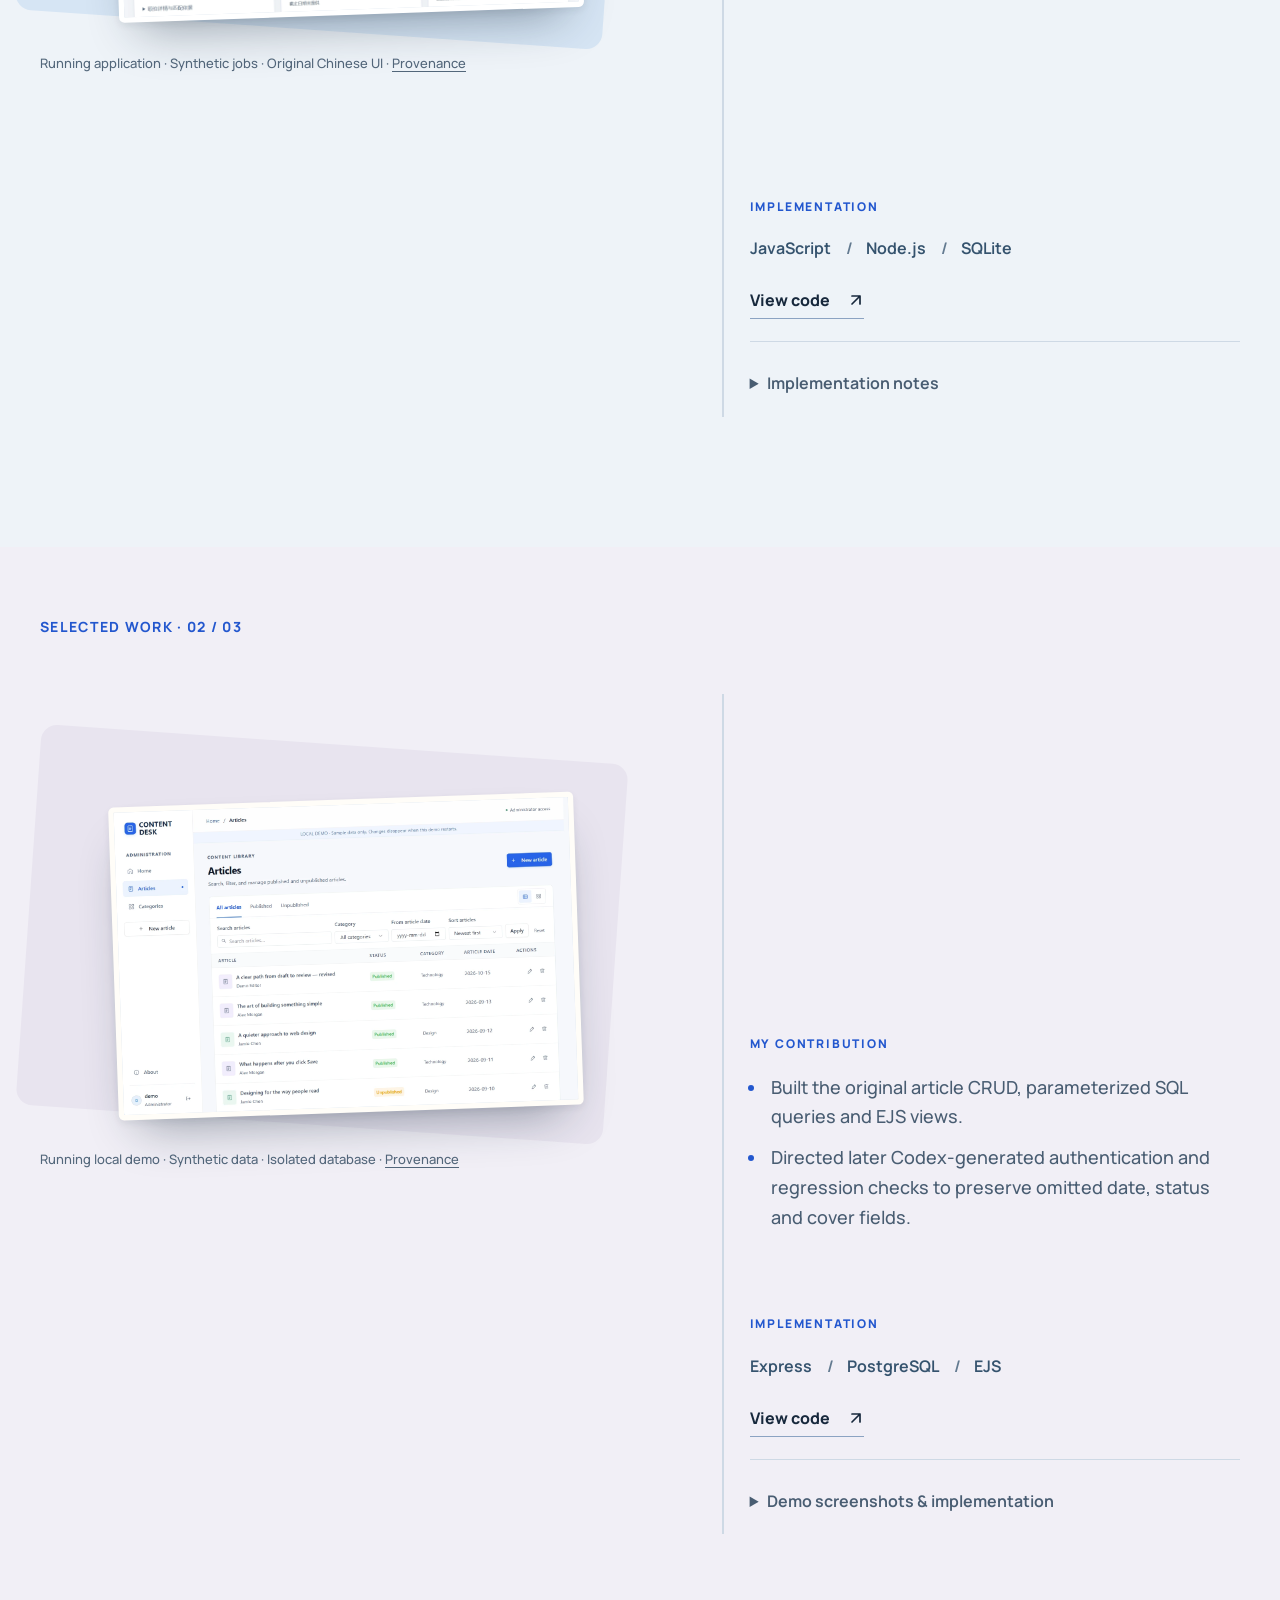
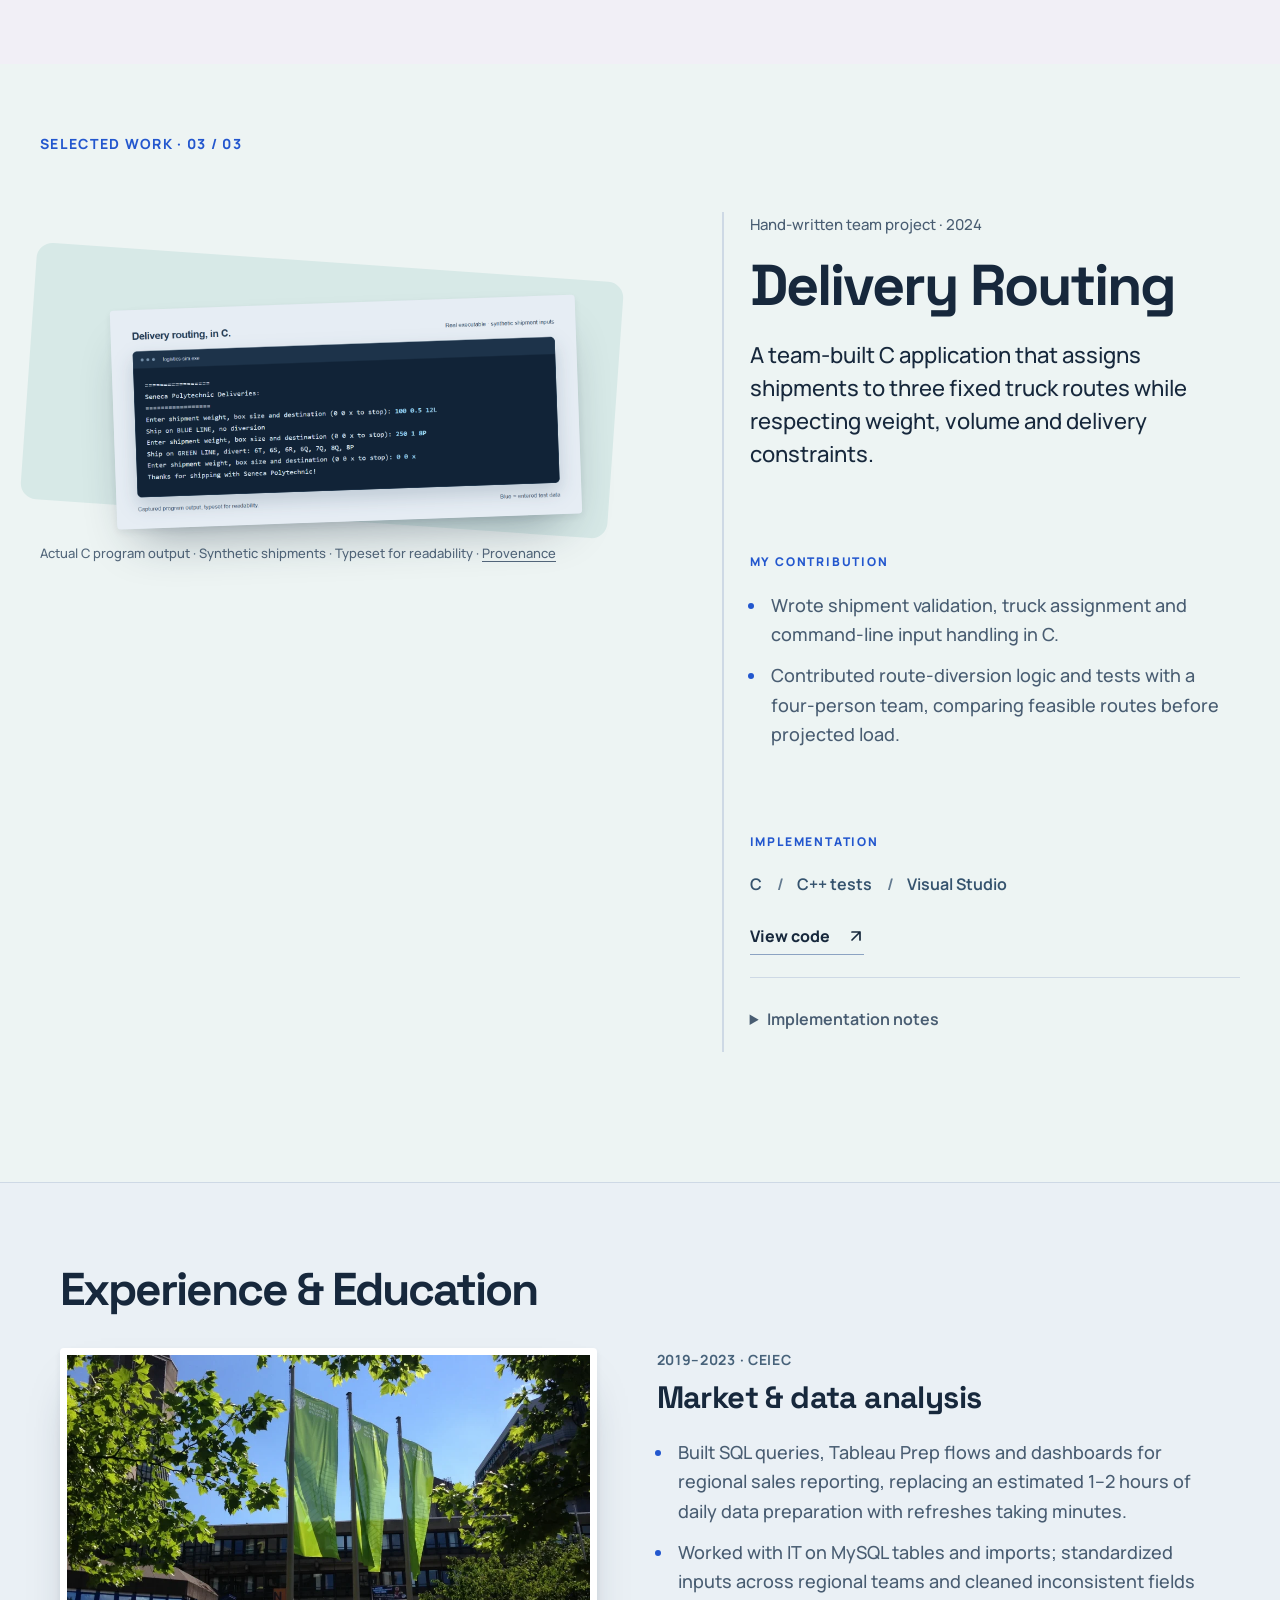
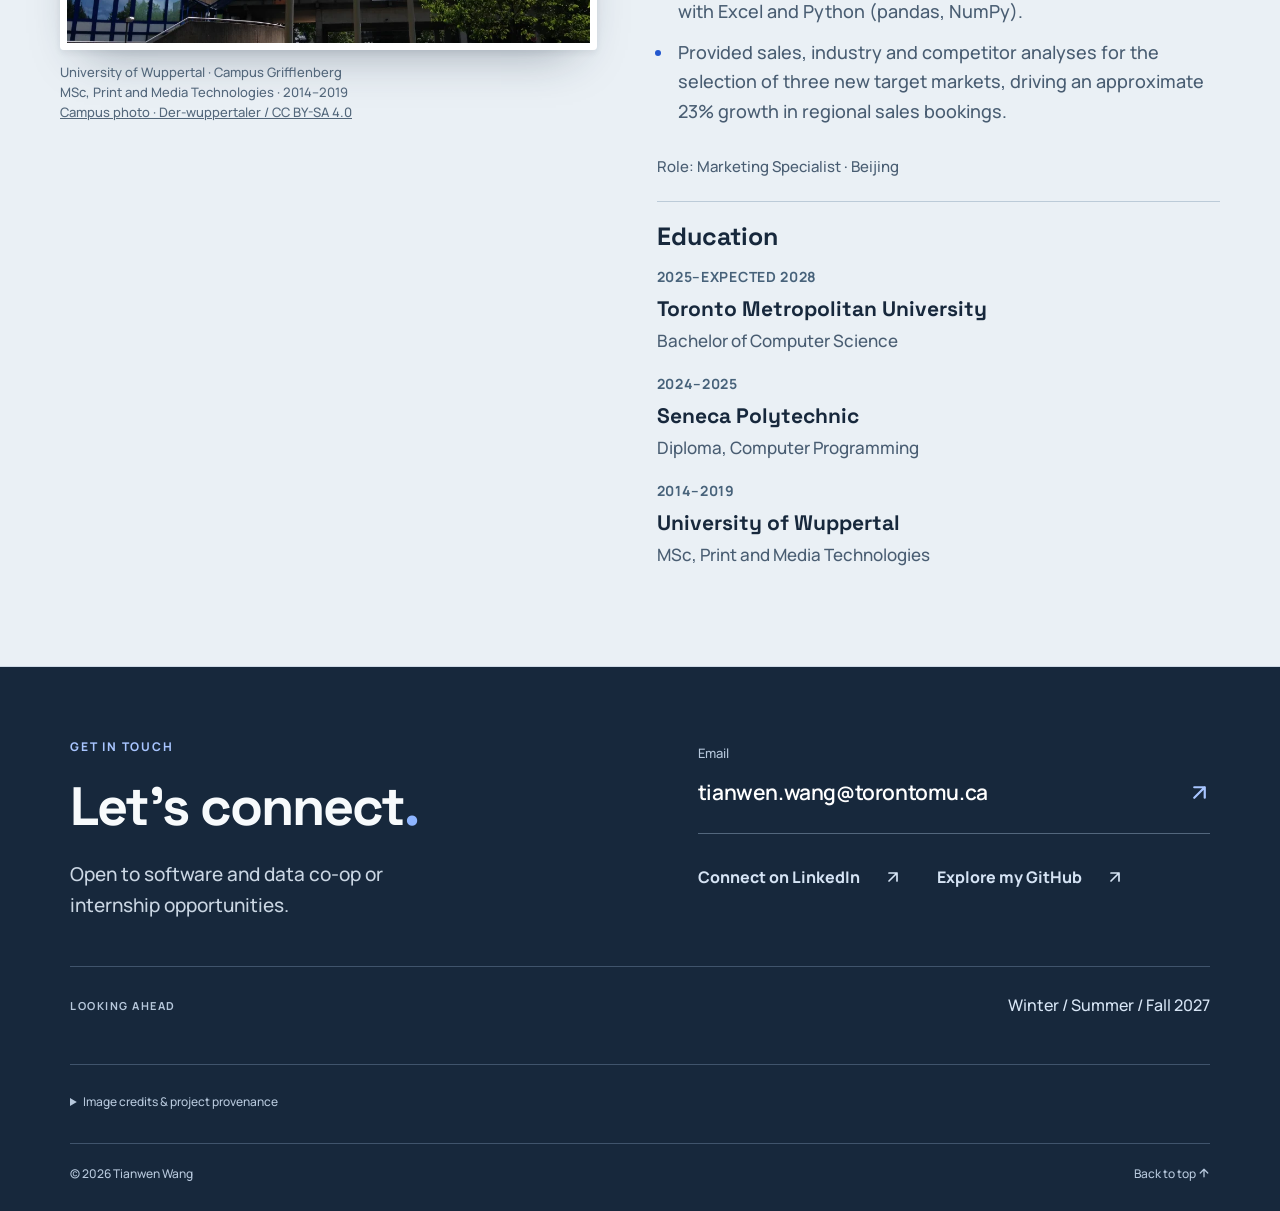
==== commit b376e96f: "Add CEIEC achievements and drop the Beijing stock photo - CEIEC lists three quantified outcomes from" ====
--- a/index.html
+++ b/index.html
@@ -17,7 +17,10 @@
 <meta name="twitter:description" content="TMU Computer Science student. Selected projects, experience and source code.">
 <meta name="twitter:image" content="https://maxtianwen.github.io/assets/social-preview.jpg">
 <meta name="twitter:image:alt" content="Tianwen Wang — Software &amp; Data. Three selected software projects.">
-<link rel="icon" href="icon.svg" type="image/svg+xml"><link rel="stylesheet" href="styles.css?v=17"><script src="app.js?v=14" defer></script>
+<link rel="icon" href="icon.svg" type="image/svg+xml"><link rel="apple-touch-icon" href="apple-touch-icon.png">
+<link rel="preload" href="assets/Manrope-Variable.woff2" as="font" type="font/woff2" crossorigin><link rel="preload" href="assets/SpaceGrotesk-Variable.woff2" as="font" type="font/woff2" crossorigin>
+<script type="application/ld+json">{"@context":"https://schema.org","@type":"Person","name":"Tianwen Wang","url":"https://maxtianwen.github.io/","email":"mailto:tianwen.wang@torontomu.ca","jobTitle":"Computer Science student","affiliation":{"@type":"CollegeOrUniversity","name":"Toronto Metropolitan University"},"alumniOf":[{"@type":"CollegeOrUniversity","name":"Seneca Polytechnic"},{"@type":"CollegeOrUniversity","name":"University of Wuppertal"}],"address":{"@type":"PostalAddress","addressLocality":"Toronto","addressRegion":"ON","addressCountry":"CA"},"sameAs":["https://github.com/MaxTianwen","https://www.linkedin.com/in/tianwenwang/"]}</script>
+<link rel="stylesheet" href="styles.css?v=19"><script src="app.js?v=14" defer></script>
 </head>
 <body>
 <a class="skip" href="#main">Skip to content</a>
@@ -25,8 +28,8 @@
 <main id="main" tabindex="-1">
 <section class="hero wrap screen" id="home" aria-labelledby="hero-title"><div class="hero-copy"><p class="eyebrow"><span class="dot"></span> BASED IN TORONTO</p><p class="hello">Hi, I’m</p><h1 id="hero-title">Tianwen<br> Wang<span>.</span></h1><p class="hero-statement">Software, with a data perspective.</p><p class="hero-intro">Computer Science student at TMU, with a background in market and data analysis.</p><p class="availability"><span>Open to co-op &amp; internships</span> <strong>Winter / Summer / Fall 2027</strong></p><div class="hero-actions"><a class="button" href="#projects">View Projects <span aria-hidden="true"><svg class="direction-icon" viewBox="0 0 16 16" aria-hidden="true" focusable="false"><path d="m4 4 8 8M4 12h8V4"/></svg></span></a><a class="text-link" href="#contact">Contact <span aria-hidden="true"><svg class="direction-icon" viewBox="0 0 16 16" aria-hidden="true" focusable="false"><path d="M4 12 12 4M4 4h8v8"/></svg></span></a></div><p class="learning-note">Currently learning embedded systems.</p></div><div class="hero-person"><details class="portrait-view"><summary aria-label="Toggle full original photograph"><span class="portrait"><img src="assets/tianwen-wang-720.webp" srcset="assets/tianwen-wang-360.webp 360w, assets/tianwen-wang-720.webp 720w" sizes="(max-width: 760px) 220px, 300px" data-full-src="assets/tianwen-wang.jpg" alt="Tianwen Wang wearing glasses and a light blue shirt" width="2188" height="3204" fetchpriority="high"></span><span class="portrait-label"><span class="closed-label">View full photograph <svg class="direction-icon" viewBox="0 0 16 16" aria-hidden="true" focusable="false"><path d="M4 12 12 4M4 4h8v8"/></svg></span><span class="open-label">Return to portrait <svg class="direction-icon" viewBox="0 0 16 16" aria-hidden="true" focusable="false"><path d="m12 4-8 8M4 4v8h8"/></svg></span></span></summary></details><noscript><p><a href="assets/tianwen-wang.jpg">Open original photograph</a></p></noscript></div><div class="hero-toolkit" id="toolkit"><h2>My toolkit</h2><div class="stack-grid"><div class="stack-group"><h3>Languages</h3><p>JavaScript · Python<br>C / C++ · SQL</p></div><div class="stack-group"><h3>Web & applications</h3><p>Node.js · Express · EJS<br>HTML · CSS · SQLite</p></div><div class="stack-group"><h3>Data & analytics</h3><p>PostgreSQL · MySQL<br>Tableau · Excel · pandas</p></div><div class="stack-group"><h3>Development</h3><p>Git · Visual Studio · Jira<br>Unit & regression testing</p></div></div></div></section>
 
-<section class="screen project-screen" id="projects" data-nav="projects" aria-labelledby="career-title"><div class="wrap"><p class="chapter-label">SELECTED WORK · 01 / 03</p><nav class="project-index" aria-label="Selected projects"><a href="#career-title">Career Queue <span>JavaScript · SQLite</span></a><a href="#cms-title">Full-Stack CMS <span>Express · PostgreSQL</span></a><a href="#routing-title">Delivery Routing <span>C · C++ tests</span></a></nav><article class="project-row" aria-labelledby="career-title"><figure class="project-visual queue-visual"><div class="project-image"><a class="image-zoom" href="assets/career-app.webp" aria-label="View full-size Career Queue screenshot"><img src="assets/career-app.webp" alt="Career Queue running with three synthetic jobs in its original Chinese interface" width="1920" height="1350" loading="lazy" decoding="async"></a></div><figcaption>Running application · Synthetic jobs · Original Chinese UI · <a href="#image-credits">Provenance</a></figcaption></figure><div class="project-copy"><div class="story-step story-context"><p class="project-label">Personal project · 2026–present</p><h2 id="career-title" tabindex="-1">Career Queue</h2><p>Job opportunities arrive from different sources; Career Queue brings their records, evidence and application states into one review workspace.</p></div><div class="story-step story-contribution"><p class="story-label">MY CONTRIBUTION</p><ul class="contribution"><li>Directed requirements and acceptance checks for public ATS collection, deduplication and term parsing.</li><li>Specified preview-and-confirm imports and separate school / employer states. Code generated with Codex; no automatic applications.</li></ul></div><div class="story-step story-build"><p class="story-label">IMPLEMENTATION</p><ul class="tags" aria-label="Career Queue technologies"><li>JavaScript</li><li>Node.js</li><li>SQLite</li></ul><a class="text-link" aria-label="View code for Career Queue on GitHub" href="https://github.com/MaxTianwen/career-queue">View code <span aria-hidden="true"><svg class="direction-icon" viewBox="0 0 16 16" aria-hidden="true" focusable="false"><path d="M4 12 12 4M4 4h8v8"/></svg></span></a><details class="project-details"><summary>Implementation notes</summary><p>Public ATS collection, normalization and deduplication use native Node HTTP, SQLite and vanilla JavaScript. School-detail capture is manual; imports require a preview and confirmation. School and employer application states are kept separate.</p><ol class="demo-steps"><li><strong>Review:</strong> compare collected opportunities and their source evidence.</li><li><strong>Confirm:</strong> preview a manually captured school detail before importing it.</li><li><strong>Track:</strong> record school and employer application states separately. Nothing is submitted automatically.</li></ol></details></div></div></article></div></section><section class="screen project-screen" id="cms" data-nav="projects" aria-labelledby="cms-title"><div class="wrap"><p class="chapter-label">SELECTED WORK · 02 / 03</p><article class="project-row project-reverse" aria-labelledby="cms-title"><figure class="project-visual cms-visual"><div class="project-image"><a class="image-zoom" href="assets/cms-running.webp" aria-label="View full-size Full-Stack CMS screenshot"><img src="assets/cms-running.webp" alt="Full-Stack CMS running locally with synthetic articles, including a newly created and edited demonstration record" width="1440" height="960" loading="lazy" decoding="async"></a></div><figcaption>Running local demo · Synthetic data · Isolated database · <a href="#image-credits">Provenance</a></figcaption></figure><div class="project-copy"><div class="story-step story-context"><p class="project-label">Web application · 2025–2026</p><h2 id="cms-title" tabindex="-1">Full-Stack CMS</h2><p>A server-rendered article manager for creating, editing and organizing content, with careful handling of metadata during partial updates.</p></div><div class="story-step story-contribution"><p class="story-label">MY CONTRIBUTION</p><ul class="contribution"><li>Built the original article CRUD, parameterized SQL queries and EJS views.</li><li>Directed later Codex-generated authentication and regression checks to preserve omitted date, status and cover fields.</li></ul></div><div class="story-step story-build"><p class="story-label">IMPLEMENTATION</p><ul class="tags" aria-label="Full-Stack CMS technologies"><li>Express</li><li>PostgreSQL</li><li>EJS</li></ul><a class="text-link" aria-label="View code for Full-Stack CMS on GitHub" href="https://github.com/MaxTianwen/article-cms">View code <span aria-hidden="true"><svg class="direction-icon" viewBox="0 0 16 16" aria-hidden="true" focusable="false"><path d="M4 12 12 4M4 4h8v8"/></svg></span></a><details class="project-details"><summary>Demo screenshots &amp; implementation</summary><p>Parameterized SQL and server-rendered views form the original build. Later assisted work adds sessions, access control, filtering and regression checks. Omitted date, status and cover fields are preserved. Published is an internal state; articles remain private to administrators.</p><div class="demo-walkthrough"><p><strong>A real local workflow</strong> — synthetic records in an isolated in-memory database.</p><p class="demo-image-hint">Select a screenshot to view it full size.</p><ol class="demo-steps"><li><strong>Create:</strong> enter content, category and author, then save a draft.<a href="assets/cms-create.webp" aria-label="View full-size CMS draft editor screenshot"><img src="assets/cms-create.webp" alt="Local CMS editor with a synthetic draft ready to save" width="1440" height="960" loading="lazy" decoding="async"></a></li><li><strong>Edit:</strong> revise the saved title and its internal status.<a href="assets/cms-edit.webp" aria-label="View full-size CMS article editing screenshot"><img src="assets/cms-edit.webp" alt="Editing the saved synthetic article before saving its revised title and internal status" width="1440" height="960" loading="lazy" decoding="async"></a></li><li><strong>Find:</strong> filter the library and confirm the saved result.<a href="assets/cms-filter.webp" aria-label="View full-size CMS filtered results screenshot"><img src="assets/cms-filter.webp" alt="Filtered CMS library showing the one revised synthetic article" width="1440" height="960" loading="lazy" decoding="async"></a></li></ol><p><a href="https://github.com/MaxTianwen/article-cms#local-demo-no-database-account-needed">Run the local demo from the repository</a>. No public demo account or production database is used here.</p></div></details></div></div></article></div></section><section class="screen project-screen" id="routing" data-nav="projects" aria-labelledby="routing-title"><div class="wrap"><p class="chapter-label">SELECTED WORK · 03 / 03</p><article class="project-row" aria-labelledby="routing-title"><figure class="project-visual route-visual"><div class="project-image"><a class="image-zoom" href="assets/shipment-cli.webp" aria-label="View full-size Delivery Routing program output"><img src="assets/shipment-cli.webp" alt="Actual C program output showing blue route assignment and a green route diversion for synthetic shipments" width="1400" height="660" loading="lazy" decoding="async"></a></div><figcaption>Actual C program output · Synthetic shipments · Typeset for readability · <a href="#image-credits">Provenance</a></figcaption></figure><div class="project-copy"><div class="story-step story-context"><p class="project-label">Hand-written team project · 2024</p><h2 id="routing-title" tabindex="-1">Delivery Routing</h2><p>A team-built C application that assigns shipments to three fixed truck routes while respecting weight, volume and delivery constraints.</p></div><div class="story-step story-contribution"><p class="story-label">MY CONTRIBUTION</p><ul class="contribution"><li>Wrote shipment validation, truck assignment and command-line input handling in C.</li><li>Contributed route-diversion logic and tests with a four-person team, comparing feasible routes before projected load.</li></ul></div><div class="story-step story-build"><p class="story-label">IMPLEMENTATION</p><ul class="tags" aria-label="Delivery Routing technologies"><li>C</li><li>C++ tests</li><li>Visual Studio</li></ul><a class="text-link" aria-label="View code for Delivery Routing on GitHub" href="https://github.com/MaxTianwen/logistics-sim">View code <span aria-hidden="true"><svg class="direction-icon" viewBox="0 0 16 16" aria-hidden="true" focusable="false"><path d="M4 12 12 4M4 4h8v8"/></svg></span></a><details class="project-details"><summary>Implementation notes</summary><p>Delivery Routing & Shipment Management uses a 25 × 25 city grid and three fixed routes. The selector compares heuristic diversion lengths, then projected load. Built on a Seneca scaffold; three existing native test failures are documented in the repository.</p></details></div></div></article></div></section><section class="section section-tint screen" id="experience" aria-labelledby="experience-title"><div class="wrap"><div class="section-heading"><h2 id="experience-title">Experience & Education</h2></div><div class="experience-grid"><div class="experience-images"><figure class="experience-photo"><img src="assets/experience-context.webp" alt="Beijing skyline at sunset, photographed by chen zy" width="1100" height="825" loading="lazy" decoding="async"><figcaption>Beijing · contextual city photograph · <a href="#image-credits">Image credit</a></figcaption></figure><figure class="education-photo"><img src="assets/wuppertal-green-flags.webp" alt="Three green university flags, trees and campus buildings at University of Wuppertal, Grifflenberg" width="960" height="540" loading="lazy" decoding="async"><figcaption>University of Wuppertal · Campus Grifflenberg<br>MSc, Print and Media Technologies · 2014–2019<br><a href="#image-credits">Campus photo · Der-wuppertaler / CC BY-SA 4.0</a></figcaption></figure></div><div class="experience-copy"><article class="work-entry"><p class="date">2019–2023 · CEIEC</p><h3>Market & data analysis</h3><p>SQL reporting, Tableau workflows and data cleaning.<br><span class="role-note">Role: Marketing Specialist</span></p></article><div class="education"><h3>Education</h3><article><p class="date">2025–EXPECTED 2028</p><h4>Toronto Metropolitan University</h4><p>Bachelor of Computer Science</p></article><article><p class="date">2024–2025</p><h4>Seneca Polytechnic</h4><p>Diploma, Computer Programming</p></article><article><p class="date">2014–2019</p><h4>University of Wuppertal</h4><p>MSc, Print and Media Technologies</p></article></div></div></div></div></section>
-<section class="screen contact" id="contact" aria-labelledby="contact-title"><div class="contact-panel wrap"><div class="contact-intro"><p class="overline">GET IN TOUCH</p><h2 id="contact-title">Let’s connect<span>.</span></h2><p>Open to software and data co-op or internship opportunities.</p></div><div class="contact-options"><div class="contact-address"><span>Email</span><a class="contact-email" href="mailto:tianwen.wang@torontomu.ca">tianwen.wang@torontomu.ca <span aria-hidden="true"><svg class="direction-icon" viewBox="0 0 16 16" aria-hidden="true" focusable="false"><path d="M4 12 12 4M4 4h8v8"/></svg></span></a></div><div class="contact-profiles"><a class="text-link" href="https://www.linkedin.com/in/tianwenwang/">Connect on LinkedIn <span aria-hidden="true"><svg class="direction-icon" viewBox="0 0 16 16" aria-hidden="true" focusable="false"><path d="M4 12 12 4M4 4h8v8"/></svg></span></a><a class="text-link" href="https://github.com/MaxTianwen">Explore my GitHub <span aria-hidden="true"><svg class="direction-icon" viewBox="0 0 16 16" aria-hidden="true" focusable="false"><path d="M4 12 12 4M4 4h8v8"/></svg></span></a></div></div><div class="contact-availability"><span>LOOKING AHEAD</span><p>Winter / Summer / Fall 2027</p></div></div><footer><div class="wrap"><details id="image-credits" class="image-credits"><summary>Image credits & project provenance</summary><div id="credit-list"><p>Career Queue: running public revision 6ad1ad3 with a new, isolated database and three synthetic jobs. Original Chinese interface; no school records or personal application data.</p><p>Full-Stack CMS: public revision b7f8462, running locally with an isolated in-memory PGlite database and synthetic articles. Screenshots show actual create, edit and filter actions. No production database or external image service was connected. Interface uses <a href="licenses/Tabler-MIT.txt">Tabler (MIT license)</a>.</p><p>Delivery Routing: unchanged public revision 19beaa1 compiled and run with synthetic shipments. Captured program output is typeset for readability; this is not a native terminal screenshot.</p><p>Beijing skyline: <a href="https://unsplash.com/photos/a-view-of-a-city-skyline-at-sunset-Tk2-PENhSHo">chen zy / Unsplash</a>. <a href="https://unsplash.com/license">Unsplash License</a>; resized, WebP compressed and cropped in the layout. A contextual city photograph, not my workplace.</p><p>University of Wuppertal, Campus Grifflenberg: <a href="https://commons.wikimedia.org/wiki/File:GER_Wuppertal_Universit%C3%A4t_027_2016_-_Fahnen_Gau%C3%9Fstra%C3%9Fe.jpg">Der-wuppertaler / Wikimedia Commons</a>, 2016. Cropped, resized and converted to WebP. This adapted photograph is licensed under <a href="https://creativecommons.org/licenses/by-sa/4.0/">CC BY-SA 4.0</a>; this license applies to the photograph, not the website as a whole. Contextual campus photograph, not taken by me.</p></div></details></div><div class="wrap footer-inner"><span>© 2026 Tianwen Wang</span><a href="#home">Back to top <span aria-hidden="true"><svg class="direction-icon" viewBox="0 0 16 16" aria-hidden="true" focusable="false"><path d="M8 13V3m-5 5 5-5 5 5"/></svg></span></a></div></footer></section></main>
+<section class="screen project-screen" id="projects" data-nav="projects" aria-labelledby="career-title"><div class="wrap"><p class="chapter-label">SELECTED WORK · 01 / 03</p><nav class="project-index" aria-label="Selected projects"><a href="#career-title">Career Queue <span>JavaScript · SQLite</span></a><a href="#cms-title">Full-Stack CMS <span>Express · PostgreSQL</span></a><a href="#routing-title">Delivery Routing <span>C · C++ tests</span></a></nav><article class="project-row" aria-labelledby="career-title"><figure class="project-visual queue-visual"><div class="project-image"><a class="image-zoom" href="assets/career-app.webp" aria-label="View full-size Career Queue screenshot"><img src="assets/career-app.webp" alt="Career Queue running with three synthetic jobs in its original Chinese interface" width="1920" height="1350" loading="lazy" decoding="async"></a></div><figcaption>Running application · Synthetic jobs · Original Chinese UI · <a href="#image-credits">Provenance</a></figcaption></figure><div class="project-copy"><div class="story-step story-context"><p class="project-label">Personal project · 2026–present</p><h2 id="career-title" tabindex="-1">Career Queue</h2><p>Job opportunities arrive from different sources; Career Queue brings their records, evidence and application states into one review workspace.</p></div><div class="story-step story-contribution"><p class="story-label">MY CONTRIBUTION</p><ul class="contribution"><li>Directed requirements and acceptance checks for public ATS collection, deduplication and term parsing.</li><li>Specified preview-and-confirm imports and separate school / employer states. Code generated with Codex; no automatic applications.</li></ul></div><div class="story-step story-build"><p class="story-label">IMPLEMENTATION</p><ul class="tags" aria-label="Career Queue technologies"><li>JavaScript</li><li>Node.js</li><li>SQLite</li></ul><a class="text-link" aria-label="View code for Career Queue on GitHub" href="https://github.com/MaxTianwen/career-queue">View code <span aria-hidden="true"><svg class="direction-icon" viewBox="0 0 16 16" aria-hidden="true" focusable="false"><path d="M4 12 12 4M4 4h8v8"/></svg></span></a><details class="project-details"><summary>Implementation notes</summary><p>Public ATS collection, normalization and deduplication use native Node HTTP, SQLite and vanilla JavaScript. School-detail capture is manual; imports require a preview and confirmation. School and employer application states are kept separate.</p><ol class="demo-steps"><li><strong>Review:</strong> compare collected opportunities and their source evidence.</li><li><strong>Confirm:</strong> preview a manually captured school detail before importing it.</li><li><strong>Track:</strong> record school and employer application states separately. Nothing is submitted automatically.</li></ol></details></div></div></article></div></section><section class="screen project-screen" id="cms" data-nav="projects" aria-labelledby="cms-title"><div class="wrap"><p class="chapter-label">SELECTED WORK · 02 / 03</p><article class="project-row project-reverse" aria-labelledby="cms-title"><figure class="project-visual cms-visual"><div class="project-image"><a class="image-zoom" href="assets/cms-running.webp" aria-label="View full-size Full-Stack CMS screenshot"><img src="assets/cms-running.webp" alt="Full-Stack CMS running locally with synthetic articles, including a newly created and edited demonstration record" width="1440" height="960" loading="lazy" decoding="async"></a></div><figcaption>Running local demo · Synthetic data · Isolated database · <a href="#image-credits">Provenance</a></figcaption></figure><div class="project-copy"><div class="story-step story-context"><p class="project-label">Web application · 2025–2026</p><h2 id="cms-title" tabindex="-1">Full-Stack CMS</h2><p>A server-rendered article manager for creating, editing and organizing content, with careful handling of metadata during partial updates.</p></div><div class="story-step story-contribution"><p class="story-label">MY CONTRIBUTION</p><ul class="contribution"><li>Built the original article CRUD, parameterized SQL queries and EJS views.</li><li>Directed later Codex-generated authentication and regression checks to preserve omitted date, status and cover fields.</li></ul></div><div class="story-step story-build"><p class="story-label">IMPLEMENTATION</p><ul class="tags" aria-label="Full-Stack CMS technologies"><li>Express</li><li>PostgreSQL</li><li>EJS</li></ul><a class="text-link" aria-label="View code for Full-Stack CMS on GitHub" href="https://github.com/MaxTianwen/article-cms">View code <span aria-hidden="true"><svg class="direction-icon" viewBox="0 0 16 16" aria-hidden="true" focusable="false"><path d="M4 12 12 4M4 4h8v8"/></svg></span></a><details class="project-details"><summary>Demo screenshots &amp; implementation</summary><p>Parameterized SQL and server-rendered views form the original build. Later assisted work adds sessions, access control, filtering and regression checks. Omitted date, status and cover fields are preserved. Published is an internal state; articles remain private to administrators.</p><div class="demo-walkthrough"><p><strong>A real local workflow</strong> — synthetic records in an isolated in-memory database.</p><p class="demo-image-hint">Select a screenshot to view it full size.</p><ol class="demo-steps"><li><strong>Create:</strong> enter content, category and author, then save a draft.<a href="assets/cms-create.webp" aria-label="View full-size CMS draft editor screenshot"><img src="assets/cms-create.webp" alt="Local CMS editor with a synthetic draft ready to save" width="1440" height="960" loading="lazy" decoding="async"></a></li><li><strong>Edit:</strong> revise the saved title and its internal status.<a href="assets/cms-edit.webp" aria-label="View full-size CMS article editing screenshot"><img src="assets/cms-edit.webp" alt="Editing the saved synthetic article before saving its revised title and internal status" width="1440" height="960" loading="lazy" decoding="async"></a></li><li><strong>Find:</strong> filter the library and confirm the saved result.<a href="assets/cms-filter.webp" aria-label="View full-size CMS filtered results screenshot"><img src="assets/cms-filter.webp" alt="Filtered CMS library showing the one revised synthetic article" width="1440" height="960" loading="lazy" decoding="async"></a></li></ol><p><a href="https://github.com/MaxTianwen/article-cms#local-demo-no-database-account-needed">Run the local demo from the repository</a>. No public demo account or production database is used here.</p></div></details></div></div></article></div></section><section class="screen project-screen" id="routing" data-nav="projects" aria-labelledby="routing-title"><div class="wrap"><p class="chapter-label">SELECTED WORK · 03 / 03</p><article class="project-row" aria-labelledby="routing-title"><figure class="project-visual route-visual"><div class="project-image"><a class="image-zoom" href="assets/shipment-cli.webp" aria-label="View full-size Delivery Routing program output"><img src="assets/shipment-cli.webp" alt="Actual C program output showing blue route assignment and a green route diversion for synthetic shipments" width="1400" height="660" loading="lazy" decoding="async"></a></div><figcaption>Actual C program output · Synthetic shipments · Typeset for readability · <a href="#image-credits">Provenance</a></figcaption></figure><div class="project-copy"><div class="story-step story-context"><p class="project-label">Hand-written team project · 2024</p><h2 id="routing-title" tabindex="-1">Delivery Routing</h2><p>A team-built C application that assigns shipments to three fixed truck routes while respecting weight, volume and delivery constraints.</p></div><div class="story-step story-contribution"><p class="story-label">MY CONTRIBUTION</p><ul class="contribution"><li>Wrote shipment validation, truck assignment and command-line input handling in C.</li><li>Contributed route-diversion logic and tests with a four-person team, comparing feasible routes before projected load.</li></ul></div><div class="story-step story-build"><p class="story-label">IMPLEMENTATION</p><ul class="tags" aria-label="Delivery Routing technologies"><li>C</li><li>C++ tests</li><li>Visual Studio</li></ul><a class="text-link" aria-label="View code for Delivery Routing on GitHub" href="https://github.com/MaxTianwen/logistics-sim">View code <span aria-hidden="true"><svg class="direction-icon" viewBox="0 0 16 16" aria-hidden="true" focusable="false"><path d="M4 12 12 4M4 4h8v8"/></svg></span></a><details class="project-details"><summary>Implementation notes</summary><p>Delivery Routing & Shipment Management uses a 25 × 25 city grid and three fixed routes. The selector compares heuristic diversion lengths, then projected load. Built on a Seneca scaffold; three existing native test failures are documented in the repository.</p></details></div></div></article></div></section><section class="section section-tint screen" id="experience" aria-labelledby="experience-title"><div class="wrap"><div class="section-heading"><h2 id="experience-title">Experience & Education</h2></div><div class="experience-grid"><div class="experience-images"><figure class="education-photo"><img src="assets/wuppertal-green-flags.webp" alt="Three green university flags, trees and campus buildings at University of Wuppertal, Grifflenberg" width="960" height="540" loading="lazy" decoding="async"><figcaption>University of Wuppertal · Campus Grifflenberg<br>MSc, Print and Media Technologies · 2014–2019<br><a href="#image-credits">Campus photo · Der-wuppertaler / CC BY-SA 4.0</a></figcaption></figure></div><div class="experience-copy"><article class="work-entry"><p class="date">2019–2023 · CEIEC</p><h3>Market & data analysis</h3><ul class="contribution"><li>Built SQL queries, Tableau Prep flows and dashboards for regional sales reporting, replacing an estimated 1–2 hours of daily data preparation with refreshes taking minutes.</li><li>Worked with IT on MySQL tables and imports; standardized inputs across regional teams and cleaned inconsistent fields with Excel and Python (pandas, NumPy).</li><li>Provided sales, industry and competitor analyses for the selection of three new target markets, driving an approximate 23% growth in regional sales bookings.</li></ul><p><span class="role-note">Role: Marketing Specialist · Beijing</span></p></article><div class="education"><h3>Education</h3><article><p class="date">2025–EXPECTED 2028</p><h4>Toronto Metropolitan University</h4><p>Bachelor of Computer Science</p></article><article><p class="date">2024–2025</p><h4>Seneca Polytechnic</h4><p>Diploma, Computer Programming</p></article><article><p class="date">2014–2019</p><h4>University of Wuppertal</h4><p>MSc, Print and Media Technologies</p></article></div></div></div></div></section>
+<section class="screen contact" id="contact" aria-labelledby="contact-title"><div class="contact-panel wrap"><div class="contact-intro"><p class="overline">GET IN TOUCH</p><h2 id="contact-title">Let’s connect<span>.</span></h2><p>Open to software and data co-op or internship opportunities.</p></div><div class="contact-options"><div class="contact-address"><span>Email</span><a class="contact-email" href="mailto:tianwen.wang@torontomu.ca">tianwen.wang@torontomu.ca <span aria-hidden="true"><svg class="direction-icon" viewBox="0 0 16 16" aria-hidden="true" focusable="false"><path d="M4 12 12 4M4 4h8v8"/></svg></span></a></div><div class="contact-profiles"><a class="text-link" href="https://www.linkedin.com/in/tianwenwang/">Connect on LinkedIn <span aria-hidden="true"><svg class="direction-icon" viewBox="0 0 16 16" aria-hidden="true" focusable="false"><path d="M4 12 12 4M4 4h8v8"/></svg></span></a><a class="text-link" href="https://github.com/MaxTianwen">Explore my GitHub <span aria-hidden="true"><svg class="direction-icon" viewBox="0 0 16 16" aria-hidden="true" focusable="false"><path d="M4 12 12 4M4 4h8v8"/></svg></span></a></div></div><div class="contact-availability"><span>LOOKING AHEAD</span><p>Winter / Summer / Fall 2027</p></div></div><footer><div class="wrap"><details id="image-credits" class="image-credits"><summary>Image credits & project provenance</summary><div id="credit-list"><p>Career Queue: running public revision 6ad1ad3 with a new, isolated database and three synthetic jobs. Original Chinese interface; no school records or personal application data.</p><p>Full-Stack CMS: public revision b7f8462, running locally with an isolated in-memory PGlite database and synthetic articles. Screenshots show actual create, edit and filter actions. No production database or external image service was connected. Interface uses <a href="licenses/Tabler-MIT.txt">Tabler (MIT license)</a>.</p><p>Delivery Routing: unchanged public revision 19beaa1 compiled and run with synthetic shipments. Captured program output is typeset for readability; this is not a native terminal screenshot.</p><p>University of Wuppertal, Campus Grifflenberg: <a href="https://commons.wikimedia.org/wiki/File:GER_Wuppertal_Universit%C3%A4t_027_2016_-_Fahnen_Gau%C3%9Fstra%C3%9Fe.jpg">Der-wuppertaler / Wikimedia Commons</a>, 2016. Cropped, resized and converted to WebP. This adapted photograph is licensed under <a href="https://creativecommons.org/licenses/by-sa/4.0/">CC BY-SA 4.0</a>; this license applies to the photograph, not the website as a whole. Contextual campus photograph, not taken by me.</p></div></details></div><div class="wrap footer-inner"><span>© 2026 Tianwen Wang</span><a href="#home">Back to top <span aria-hidden="true"><svg class="direction-icon" viewBox="0 0 16 16" aria-hidden="true" focusable="false"><path d="M8 13V3m-5 5 5-5 5 5"/></svg></span></a></div></footer></section></main>
 </body></html>
 
 
--- a/styles.css
+++ b/styles.css
@@ -1,67 +1,64 @@
-@font-face{font-family:Manrope;src:url('assets/Manrope-Variable.woff2') format('woff2'),url('assets/Manrope-Variable.ttf') format('truetype');font-weight:200 800;font-display:swap}
-@font-face{font-family:'Space Grotesk';src:url('assets/SpaceGrotesk-Variable.woff2') format('woff2'),url('assets/SpaceGrotesk-Variable.ttf') format('truetype');font-weight:300 700;font-display:swap}
+@font-face{font-family:Manrope;src:url('assets/Manrope-Variable.woff2') format('woff2');font-weight:200 800;font-display:swap}
+@font-face{font-family:'Space Grotesk';src:url('assets/SpaceGrotesk-Variable.woff2') format('woff2');font-weight:300 700;font-display:swap}
 :root{--bg:#f9fafc;--ink:#17283c;--muted:#495d72;--blue:#2357ce;--line:#ced9e5;--tint:#edf2f7;--shadow:0 3px 6px #17283c12,0 24px 48px -24px #17283c65}
-*{box-sizing:border-box}html{scroll-behavior:smooth;scroll-padding-top:110px}body{margin:0;background:var(--bg);color:var(--ink);font:500 18px/1.7 Manrope,sans-serif;-webkit-font-smoothing:antialiased}h1,h2,h3,h4,p,figure{margin:0}h1,h2,h3,h4,.wordmark{font-family:'Space Grotesk',sans-serif;font-weight:700;line-height:1.15}h2{font-size:52px;letter-spacing:-2px}a{color:inherit;text-decoration:none}a:hover{color:var(--blue)}img{max-width:100%;display:block}a:focus-visible,summary:focus-visible{outline:3px solid var(--blue);outline-offset:6px;border-radius:3px}.wrap{width:min(1240px,calc(100% - 96px));margin-inline:auto}.skip{position:fixed;z-index:30;top:10px;left:10px;padding:12px 20px;background:var(--ink);color:white;transform:translateY(-180%)}.skip:focus{transform:none}.site-header{position:sticky;top:0;z-index:20;border-bottom:1px solid #d8e0e9;background:#f9fafcf5;backdrop-filter:blur(12px)}.header-inner{height:86px;display:flex;gap:32px;align-items:center}.wordmark{font-size:27px;letter-spacing:-1px}.wordmark span{color:var(--blue)}nav{margin-left:auto;display:flex;gap:28px;font-size:15px;font-weight:700}.button{display:inline-flex;align-items:center;gap:24px;padding:14px 24px;border-radius:7px;background:var(--blue);color:white;font-size:16px;font-weight:750;box-shadow:0 2px 0 #ffffff40 inset,0 6px 12px #2357ce30;transition:transform .2s,box-shadow .2s}.button:hover{color:white;transform:translateY(-2px);box-shadow:0 2px 0 #ffffff40 inset,0 10px 20px #2357ce40}.button-small{padding:10px 17px;font-size:14px}.text-link{display:inline-flex;gap:18px;align-items:center;font-size:16px;font-weight:750;border-bottom:1px solid #8ca3c2;padding-bottom:4px}.hero{display:grid;grid-template-columns:1.2fr .8fr;gap:80px;align-items:center;padding-block:82px 98px;min-height:760px}.eyebrow{font-size:14px;letter-spacing:1px;font-weight:750;color:var(--blue);margin-bottom:24px}.dot{display:inline-block;width:7px;height:7px;background:var(--blue);border-radius:50%;margin-right:10px}.hello{font-size:23px;margin-bottom:6px}.hero h1{font-size:106px;line-height:.99;letter-spacing:-6px}.hero h1 span{color:var(--blue)}.hero-statement{font-family:'Space Grotesk',sans-serif;font-size:32px;font-weight:600;line-height:1.35;margin-top:26px;letter-spacing:-.7px}.hero-intro{font-size:18px;color:var(--muted);margin-top:20px}.hero-actions{display:flex;align-items:center;gap:30px;margin-top:27px}.availability{font-size:14px;color:var(--muted);margin-top:25px}.availability strong{color:var(--ink);font-weight:700}.hero-person{position:relative;justify-self:center;width:100%;max-width:344px}.hero-person::before{content:'';position:absolute;inset:28px -23px -22px 24px;background:#dce8f4;border-radius:3px;z-index:-1}.portrait{position:static;width:100%;border:9px solid white;background:white;box-shadow:var(--shadow)}.portrait img{position:static;width:100%;height:auto;object-fit:initial}.section{padding:95px 0}.section-heading{margin-bottom:55px}.section-heading>p:not(.overline){color:var(--muted)}.overline{font-size:13px;letter-spacing:1.8px;font-weight:750;color:var(--blue);margin-bottom:16px}#stack{background:#eaf0f5;border-block:1px solid var(--line);padding:58px 0 65px}#stack .wrap{display:grid;grid-template-columns:210px 1fr;gap:55px}#stack h2{font-size:33px;letter-spacing:-1px}#stack .section-heading{margin:0}.stack-grid{display:grid;grid-template-columns:repeat(4,1fr);gap:24px}.stack-group h3{font-size:17px;line-height:1.3;margin-bottom:11px}.stack-group p{font-size:14px;color:var(--muted);line-height:1.9}.projects{padding-bottom:115px}.project-row{display:grid;grid-template-columns:1.35fr .85fr;gap:65px;align-items:center;margin-top:90px;padding-bottom:85px;border-bottom:1px solid var(--line)}.project-row:first-of-type{margin-top:0}.project-row:last-child{padding-bottom:0;border:0}.project-reverse{grid-template-columns:.85fr 1.35fr}.project-reverse .project-visual{grid-column:2;grid-row:1}.project-reverse .project-copy{grid-column:1;grid-row:1}.project-label{font-size:13px;color:var(--muted);margin-bottom:16px}.project-copy h2{font-size:39px;letter-spacing:-1.5px;line-height:1.12;margin-bottom:19px}.project-copy>p:not(.project-label){font-size:19px;line-height:1.55}.contribution{margin:21px 0;padding-left:17px;color:var(--muted);font-size:15px;line-height:1.65}.contribution li{padding-left:4px;margin:8px 0}.contribution li::marker{color:var(--blue)}.tags{display:flex;flex-wrap:wrap;list-style:none;gap:8px 16px;padding:0;margin:22px 0;font-size:14px;font-weight:650;color:#35536e}.tags li:not(:last-child)::after{content:' /';color:#637a90;margin-left:12px}.project-details{margin-top:23px;border-top:1px solid var(--line);padding-top:14px;color:var(--muted);font-size:15px}.project-details summary{cursor:pointer;font-size:14px;font-weight:650}.project-details p{margin-top:12px;line-height:1.8}.project-visual{min-width:0;position:relative}.project-image{position:relative;isolation:isolate;border:8px solid white;border-radius:7px;box-shadow:var(--shadow);background:#dfe7ef}.project-image::after{content:'';position:absolute;inset:0;background:linear-gradient(transparent 65%,#132b4450);pointer-events:none}.project-image img{width:100%;height:470px;object-fit:cover;border-radius:2px;transition:transform .35s}.image-note{position:absolute;z-index:1;bottom:22px;left:22px;right:22px;width:fit-content;max-width:calc(100% - 44px);padding:12px 17px;background:#f9fcfff2;box-shadow:0 6px 20px #17283c30;font-size:14px;line-height:1.4;font-weight:750;color:var(--ink);border-left:3px solid var(--blue)}.queue-visual::before{content:'';position:absolute;inset:35px 28px 8px -24px;background:#d6e5f4;z-index:-1;border-radius:4px}.cms-visual .project-image{border-color:#fffdf8;transform:rotate(1deg)}.cms-visual::before{content:'';position:absolute;inset:34px -22px 16px 28px;background:#e8e4ef;z-index:-1;border-radius:4px}.cms-visual .image-note{border-color:#6a6253}.route-visual .project-image{border-width:0;border-radius:5px}.route-visual img{height:425px;border-radius:5px}.route-visual::before{content:'';position:absolute;inset:-21px 32px 38px -22px;background:#d7e9e7;z-index:-1;border-radius:4px}.route-visual .image-note{border-color:#24675f}.project-visual figcaption,.experience-photo figcaption{font-size:12px;line-height:1.5;color:#53677b;margin-top:18px}.project-visual figcaption a,.experience-photo figcaption a{text-decoration:underline;text-underline-offset:3px}#experience{background:#eaf0f5;border-block:1px solid var(--line)}.experience-grid{display:grid;grid-template-columns:1fr 1fr;gap:90px;align-items:start}.experience-photo img{width:100%;height:610px;object-fit:cover;border:8px solid white;border-radius:4px;box-shadow:var(--shadow)}.experience-photo{margin-top:6px}.work-entry{padding-bottom:30px;border-bottom:1px solid #bccbd8;margin-bottom:28px}.work-entry h3{font-size:29px;letter-spacing:-.6px;margin:10px 0 13px}.work-entry>p:last-child{font-size:16px;color:var(--muted)}.role-note{font-size:13px}.date{font-size:12px;font-weight:700;letter-spacing:.7px;color:#47627a}.education>h3{font-size:22px;margin-bottom:21px}.education article{margin-bottom:22px}.education h4{font-size:19px;line-height:1.4;margin:5px 0 4px}.education article>p:last-child{font-size:14px;color:var(--muted)}.contact{padding:100px 0}.contact h2{font-size:80px;letter-spacing:-3px}.contact h2 span{color:var(--blue)}.contact>p{font-size:18px;color:var(--muted);margin:24px 0}.contact-email{font-family:'Space Grotesk',sans-serif;font-size:29px;font-weight:600;border-bottom:1px solid #829bb7;padding-bottom:8px;display:inline-block;overflow-wrap:anywhere}.contact-email span{color:var(--blue)}.contact-links{margin-top:24px}.image-credits{border-top:1px solid var(--line);padding:20px 0;font-size:13px;color:var(--muted)}.image-credits summary{cursor:pointer;width:fit-content}.image-credits p{margin:10px 0}.image-credits a{text-decoration:underline}.footer-inner{display:flex;justify-content:space-between;gap:24px;padding:20px 0 30px;border-top:1px solid var(--line);font-size:13px;color:var(--muted)}
+*{box-sizing:border-box}body{margin:0;color:var(--ink);font:500 18px/1.7 Manrope,sans-serif;-webkit-font-smoothing:antialiased}h1,h2,h3,h4,p,figure{margin:0}h1,h2,h3,h4,.wordmark{font-family:'Space Grotesk',sans-serif;font-weight:700;line-height:1.15}h2{font-size:52px;letter-spacing:-2px}a{color:inherit;text-decoration:none}a:hover{color:var(--blue)}img{max-width:100%;display:block}a:focus-visible,summary:focus-visible{outline:3px solid var(--blue);outline-offset:6px;border-radius:3px}.wrap{width:min(1240px,calc(100% - 96px));margin-inline:auto}.skip{position:fixed;z-index:30;top:10px;left:10px;padding:12px 20px;background:var(--ink);color:white;transform:translateY(-180%)}.skip:focus{transform:none}.site-header{top:0;z-index:20;border-bottom:1px solid #d8e0e9;backdrop-filter:blur(12px)}.header-inner{display:flex;align-items:center}.wordmark span{color:var(--blue)}nav{margin-left:auto;display:flex;gap:28px;font-size:15px;font-weight:700}.button{display:inline-flex;align-items:center;gap:24px;padding:14px 24px;border-radius:7px;background:var(--blue);color:white;font-size:16px;font-weight:750;box-shadow:0 2px 0 #ffffff40 inset,0 6px 12px #2357ce30;transition:transform .2s,box-shadow .2s}.button:hover{color:white;transform:translateY(-2px);box-shadow:0 2px 0 #ffffff40 inset,0 10px 20px #2357ce40}.button-small{padding:10px 17px;font-size:14px}.text-link{display:inline-flex;gap:18px;align-items:center;font-size:16px;font-weight:750;border-bottom:1px solid #8ca3c2;padding-bottom:4px}.eyebrow{letter-spacing:1px;font-weight:750;color:var(--blue)}.dot{display:inline-block;width:7px;height:7px;background:var(--blue);border-radius:50%;margin-right:10px}.hello{margin-bottom:6px}.hero h1 span{color:var(--blue)}.hero-statement{font-family:'Space Grotesk',sans-serif;font-weight:600;line-height:1.35;letter-spacing:-.7px}.hero-intro{color:var(--muted)}.hero-actions{display:flex;align-items:center;gap:30px}.availability{font-size:14px;color:var(--muted)}.availability strong{color:var(--ink);font-weight:700}.hero-person{position:relative;width:100%}.hero-person::before{content:'';position:absolute;inset:28px -23px -22px 24px;background:#dce8f4;border-radius:3px;z-index:-1}.portrait{position:static;background:white;box-shadow:var(--shadow)}.portrait img{position:static}.section{padding:95px 0}.section-heading{margin-bottom:55px}.overline{font-size:13px;letter-spacing:1.8px;font-weight:750;color:var(--blue);margin-bottom:16px}.stack-grid{display:grid}.stack-group h3{line-height:1.3;margin-bottom:11px}.stack-group p{color:var(--muted)}.project-row{display:grid;grid-template-columns:1.35fr .85fr;align-items:center;margin-top:90px;padding-bottom:85px;border-bottom:1px solid var(--line)}.project-row:first-of-type{margin-top:0}.project-row:last-child{padding-bottom:0;border:0}.project-reverse .project-visual{grid-column:2;grid-row:1}.project-reverse .project-copy{grid-column:1;grid-row:1}.project-label{color:var(--muted)}.project-copy h2{line-height:1.12}.contribution{margin:21px 0;padding-left:17px;color:var(--muted)}.contribution li{padding-left:4px;margin:8px 0}.contribution li::marker{color:var(--blue)}.tags{display:flex;flex-wrap:wrap;list-style:none;padding:0;margin:22px 0;font-weight:650;color:#35536e}.tags li:not(:last-child)::after{content:' /';color:#637a90;margin-left:12px}.project-details{border-top:1px solid var(--line);color:var(--muted)}.project-details summary{cursor:pointer;font-weight:650}.project-details p{margin-top:12px;line-height:1.8}.project-visual{min-width:0;position:relative}.project-image{position:relative;isolation:isolate;border:8px solid white;border-radius:7px;box-shadow:var(--shadow);background:#dfe7ef}.project-image::after{content:'';position:absolute;inset:0;background:linear-gradient(transparent 65%,#132b4450);pointer-events:none}.project-image img{width:100%;object-fit:cover;border-radius:2px;transition:transform .35s}.queue-visual::before{content:'';position:absolute;inset:35px 28px 8px -24px;background:#d6e5f4;z-index:-1;border-radius:4px}.cms-visual .project-image{border-color:#fffdf8}.cms-visual::before{content:'';position:absolute;inset:34px -22px 16px 28px;background:#e8e4ef;z-index:-1;border-radius:4px}.route-visual .project-image{border-width:0;border-radius:5px}.route-visual img{height:425px;border-radius:5px}.route-visual::before{content:'';position:absolute;inset:-21px 32px 38px -22px;background:#d7e9e7;z-index:-1;border-radius:4px}.project-visual figcaption{font-size:12px;line-height:1.5;color:#53677b;margin-top:18px}.project-visual figcaption a{text-decoration:underline;text-underline-offset:3px}#experience{background:#eaf0f5;border-block:1px solid var(--line)}.experience-grid{display:grid;align-items:start}.work-entry{border-bottom:1px solid #bccbd8}.work-entry h3{letter-spacing:-.6px;margin:10px 0 13px}.work-entry>p:last-child{color:var(--muted)}.date{font-weight:700;letter-spacing:.7px;color:#47627a}.education h4{line-height:1.4;margin:5px 0 4px}.education article>p:last-child{color:var(--muted)}.contact-email{font-weight:600;border-bottom:1px solid #829bb7;padding-bottom:8px}.image-credits{border-top:1px solid var(--line);padding:20px 0;color:var(--muted)}.image-credits summary{cursor:pointer;width:fit-content}.image-credits p{margin:10px 0}.image-credits a{text-decoration:underline}.footer-inner{display:flex;justify-content:space-between;gap:24px;padding:20px 0 30px;border-top:1px solid var(--line);color:var(--muted)}
 @media(hover:hover){.project-image{transition:translate .3s,box-shadow .3s}.project-image:hover{translate:0 -5px;box-shadow:0 4px 10px #17283c18,0 30px 50px -24px #17283c75}}
-@media(max-width:1100px){.wrap{width:calc(100% - 64px)}.hero{gap:50px}.hero h1{font-size:90px}.header-inner{gap:24px}nav{gap:19px}#stack .wrap{grid-template-columns:1fr;gap:28px}.project-row{gap:36px}.project-copy h2{font-size:33px}.project-image img{height:430px}.experience-grid{gap:45px}.experience-photo img{height:590px}}
-@media(max-width:760px){html{scroll-padding-top:130px}.wrap{width:calc(100% - 40px)}body{font-size:17px}.header-inner{height:auto;min-height:105px;display:grid;grid-template-columns:1fr auto;padding:16px 0 12px;gap:10px}.wordmark{font-size:23px}.button-small{font-size:13px;padding:8px 12px;gap:10px}.header-inner .button{grid-column:2;grid-row:1}nav{grid-column:1/-1;grid-row:2;margin:0;justify-content:space-between;font-size:13px;gap:10px}.hero{grid-template-columns:1fr;padding:48px 0 70px;gap:42px;min-height:0}.eyebrow{font-size:12px}.hello{font-size:21px}.hero h1{font-size:74px;letter-spacing:-4px}.hero-statement{font-size:29px}.hero-intro{font-size:17px}.hero-actions{gap:27px}.button,.text-link{font-size:15px}.availability{font-size:14px}.hero-person{max-width:300px}.portrait{border-width:7px}.hero-person::before{inset:20px -13px -15px 16px}.section{padding:64px 0}h2{font-size:38px;letter-spacing:-1.4px}.section-heading{margin-bottom:37px}#stack{padding:40px 0 45px}#stack .wrap{gap:28px}.stack-grid{grid-template-columns:1fr 1fr;gap:24px 20px}.stack-group h3{font-size:16px}.stack-group p{font-size:14px}.project-row,.project-reverse{display:flex;flex-direction:column;align-items:stretch;gap:28px;margin-top:56px;padding-bottom:50px}.project-visual{order:0}.project-copy{order:1}.project-copy h2{font-size:34px;margin-bottom:14px}.project-copy>p:not(.project-label){font-size:18px}.project-label{font-size:12px;margin-bottom:12px}.contribution{font-size:15px;margin:17px 0}.tags{font-size:14px;margin:19px 0}.project-image{border-width:6px}.project-image img,.route-visual img{height:300px}.image-note{left:14px;bottom:16px;right:14px;max-width:calc(100% - 28px);padding:10px 12px;font-size:12px}.queue-visual::before{inset:22px 20px 12px -10px}.cms-visual::before{inset:24px -9px 18px 20px}.route-visual::before{inset:-12px 24px 35px -10px}.project-visual figcaption{font-size:11px;margin-top:13px}.projects{padding-bottom:68px}.experience-grid{grid-template-columns:1fr;gap:34px}.experience-photo img{height:310px}.experience-photo{margin-top:0}.work-entry h3{font-size:27px}.experience-copy{padding:0 2px}.contact{padding:66px 0}.contact h2{font-size:58px;letter-spacing:-2px}.contact>p{font-size:17px}.contact-email{font-size:22px}.footer-inner{font-size:12px}.project-details{margin-top:20px}}
-@media(max-width:370px){.hero h1{font-size:64px}.hero-person{max-width:260px}.hero-statement{font-size:26px}.header-inner .button{font-size:12px}.project-image img,.route-visual img{height:260px}.contact-email{font-size:19px}.contact h2{font-size:51px}.stack-grid{gap:25px 16px}.project-copy h2{font-size:31px}}
-@media(prefers-reduced-motion:reduce){html{scroll-behavior:auto}*,*::before,*::after{transition:none!important;animation:none!important}.project-image:hover{translate:none}}
-@media print{.site-header,.skip{display:none}.wrap{width:100%}.hero,.section{padding:25px 0}.project-row{break-inside:avoid}details{display:block}.project-image,.portrait,.experience-photo img{box-shadow:none}}
+@media(max-width:1100px){.wrap{width:calc(100% - 64px)}nav{gap:19px}}
+@media(max-width:760px){.wrap{width:calc(100% - 40px)}body{font-size:17px}.header-inner{display:grid}.button-small{font-size:13px;padding:8px 12px;gap:10px}.header-inner .button{grid-column:2;grid-row:1}nav{grid-column:1/-1;grid-row:2;margin:0;justify-content:space-between;font-size:13px;gap:10px}.hero{padding:48px 0 70px}.hero-actions{gap:27px}.button,.text-link{font-size:15px}.portrait{border-width:7px}.hero-person::before{inset:20px -13px -15px 16px}.section{padding:64px 0}h2{font-size:38px;letter-spacing:-1.4px}.section-heading{margin-bottom:37px}.project-row,.project-reverse{display:flex;flex-direction:column;align-items:stretch;margin-top:56px;padding-bottom:50px}.project-visual{order:0}.project-copy{order:1}.contribution{margin:17px 0}.tags{margin:19px 0}.queue-visual::before{inset:22px 20px 12px -10px}.cms-visual::before{inset:24px -9px 18px 20px}.route-visual::before{inset:-12px 24px 35px -10px}.experience-copy{padding:0 2px}}
+@media(max-width:370px){.header-inner .button{font-size:12px}}
+@media(prefers-reduced-motion:reduce){*,*::before,*::after{transition:none!important;animation:none!important}.project-image:hover{translate:none}}
+@media print{.site-header,.skip{display:none}.wrap{width:100%}.hero,.section{padding:25px 0}.project-row{break-inside:avoid}details{display:block}.project-image,.portrait{box-shadow:none}}
 
 /* Context imagery and a separate, fully credited campus photograph. */
-.cms-visual img{object-position:50% 35%}.route-visual img{object-position:50% 65%}.experience-images{display:grid;gap:28px}.experience-photo img{height:265px;object-position:50% 65%}.education-photo{width:80%;margin-left:auto}.education-photo img{width:100%;height:auto;border:7px solid white;border-radius:4px;box-shadow:var(--shadow)}.education-photo figcaption{font-size:12px;line-height:1.5;color:#53677b;margin-top:12px}.education-photo figcaption a{text-decoration:underline}.experience-grid{gap:75px}.hero-person,.project-visual{isolation:isolate}
-@media(max-width:760px){.experience-images{gap:20px}.experience-photo img{height:220px}.education-photo{width:83%}.experience-grid{gap:32px}.education-photo figcaption{font-size:11px}}
+.cms-visual img{object-position:50% 35%}.route-visual img{object-position:50% 65%}.experience-images{display:grid}.education-photo{margin-left:auto}.education-photo img{width:100%;height:auto;border:7px solid white;border-radius:4px;box-shadow:var(--shadow)}.education-photo figcaption{font-size:12px;line-height:1.5;color:#53677b;margin-top:12px}.education-photo figcaption a{text-decoration:underline}.hero-person,.project-visual{isolation:isolate}
+@media(max-width:760px){.education-photo figcaption{font-size:11px}}
 
 /* V6: compact introduction, reversible portrait crop, uncropped project evidence. */
-.hero{padding-block:42px 48px;min-height:0;gap:55px;grid-template-columns:1.3fr .7fr}
-.hero h1{font-size:90px}.eyebrow{margin-bottom:14px}.hero-statement{margin-top:18px;font-size:29px}.hero-intro{margin-top:14px}.hero-actions{margin-top:21px}.availability{margin-top:18px}
+
 .hero-person{max-width:260px}.hero-person::before{display:none}.portrait-view summary{list-style:none;cursor:pointer;text-align:center}.portrait-view summary::-webkit-details-marker{display:none}.portrait{display:block;width:250px;height:250px;border-radius:50%;overflow:hidden;border:7px solid white}.portrait img{width:100%;height:100%;object-fit:cover;object-position:50% 50%}.portrait-label{display:block;margin-top:16px;font-size:12px;color:var(--muted);text-decoration:underline;text-underline-offset:4px}.open-label{display:none}.portrait-view[open] .portrait{height:auto;border-radius:5px}.portrait-view[open] img{height:auto;object-fit:contain}.portrait-view[open] .open-label{display:inline}.portrait-view[open] .closed-label{display:none}
-.project-image img,.route-visual img{height:auto;object-fit:contain}.project-image::after{display:none}.cms-visual .project-image{transform:none}.project-row{gap:48px}.project-visual figcaption{font-size:12px}.contribution{font-size:15px}.education-photo{width:92%}
-@media(max-width:1100px){.hero h1{font-size:82px}.project-image img,.route-visual img{height:auto}}
-@media(max-width:760px){.hero{grid-template-columns:1fr;padding-block:32px 42px;gap:28px}.hero h1{font-size:70px}.hero-statement{font-size:27px}.hero-person{max-width:210px;justify-self:start;margin-left:5px}.portrait{width:200px;height:200px}.portrait-label{margin-top:12px}.project-row{gap:25px}.project-image img,.route-visual img{height:auto}.education-photo{width:92%}}
-@media(max-width:370px){.hero h1{font-size:64px}.hero-statement{font-size:25px}.project-image img,.route-visual img{height:auto}}
+.project-image img,.route-visual img{object-fit:contain}.project-image::after{display:none}.cms-visual .project-image{transform:none}.project-row{gap:48px}
+
+@media(max-width:760px){.hero-person{margin-left:5px}.portrait-label{margin-top:12px}.project-row{gap:25px}}
 
 /* V7 chapter layout: each chapter fills the space below the fixed header.
    min-height (never fixed height) keeps expanded and zoomed content accessible. */
-:root{--header-height:86px;}
-html{scroll-behavior:auto;scroll-padding-top:var(--header-height);}
+:root{--header-height:86px}
+
 body{padding-top:var(--header-height)}
 .site-header{position:fixed;inset:0 0 auto}.header-inner{height:86px}
-.screen{scroll-margin:0;position:relative;padding-block:42px;display:flex;flex-direction:column;justify-content:center}
+.screen{position:relative;flex-direction:column;justify-content:center}
 .screen:focus{outline:none}nav a{position:relative}nav a[aria-current="location"]{color:var(--blue)}nav a[aria-current="location"]::after{content:'';position:absolute;height:2px;background:currentColor;left:0;right:0;bottom:-7px}
-.hero{width:min(1000px,calc(100% - 96px));display:grid;grid-template-columns:minmax(0,1fr) 260px;gap:70px;align-content:center;align-items:center;padding-block:40px}
-.hero h1{font-size:clamp(74px,7.5vw,100px);line-height:1;letter-spacing:-5px}.hero h1 br{display:none}.hero h1{max-width:560px}.hero h1 br::after{content:' '}.hero h1 br{display:block}
-.hero-statement{font-size:28px;margin-top:20px}.hero-statement br{display:none}.hero-intro{margin-top:15px}.hero-intro br{display:none}.hero-intro{max-width:420px}.hero-person{justify-self:start}.hello{font-size:20px}.eyebrow{font-size:12px;margin-bottom:17px}.hero-actions{margin-top:25px}.availability{margin-top:23px}
-#stack{padding-block:42px}#stack .wrap{display:block;width:min(1000px,calc(100% - 96px))}#stack .section-heading{margin-bottom:44px}#stack h2{font-size:52px}.stack-grid{grid-template-columns:repeat(2,1fr);gap:28px 60px}.stack-group{border-top:1px solid #bccbd8;padding-top:20px}.stack-group h3{font-size:22px}.stack-group p{font-size:17px;line-height:1.8}
-.project-screen>.wrap{width:min(1140px,calc(100% - 96px))}.chapter-label{font-size:12px;font-weight:750;letter-spacing:1.5px;color:var(--blue);margin-bottom:28px}.project-row,.project-row:first-of-type,.project-row:last-child{margin:0;padding:0;border:0;gap:45px;grid-template-columns:1.2fr 1fr}.project-reverse{grid-template-columns:1fr 1.2fr}.project-copy h2{font-size:36px}.project-copy>p:not(.project-label){font-size:18px}.project-label{margin-bottom:12px}.contribution{margin-block:15px}.tags{margin-block:16px}.project-details{margin-top:16px}.project-image img{height:auto}.project-visual figcaption{font-size:12px}.project-screen:nth-of-type(4){background:#f4f2ed}.project-screen:nth-of-type(5){background:#edf4f3}
-#experience{padding-block:35px}#experience>.wrap{width:min(1050px,calc(100% - 96px))}#experience .section-heading{margin-bottom:26px}#experience h2{font-size:40px}.experience-grid{gap:55px;grid-template-columns:1fr 1.05fr}.experience-images{gap:18px}.experience-photo img{height:180px}.education-photo{width:88%}.education-photo img{max-height:190px;object-fit:cover}.work-entry{padding-bottom:20px;margin-bottom:20px}.work-entry h3{font-size:26px;margin-block:8px}.education>h3{margin-bottom:14px}.education article{margin-bottom:16px}.education h4{font-size:18px}.education-photo figcaption,.experience-photo figcaption{font-size:11px}
-.contact{padding:40px 0 0;justify-content:space-between;gap:30px}.contact-panel{width:min(1000px,calc(100% - 96px));display:grid;grid-template-columns:1fr 1fr;gap:64px;align-items:center;flex:1;padding-block:30px}.contact h2{font-size:clamp(38px,4vw,54px);letter-spacing:-2px;line-height:1.12}.contact-intro>p:last-child{font-size:17px;line-height:1.7;color:var(--muted);max-width:390px;margin-top:24px}.contact-card{border:1px solid var(--line);border-radius:12px;padding:30px;background:white;box-shadow:0 12px 35px -25px #17283c55}.contact-label{font-size:11px;font-weight:750;letter-spacing:1.3px;color:var(--muted)}.contact-card h3{font-size:27px;margin-top:12px}.contact-term{font-size:14px;margin-top:8px;color:var(--muted)}.contact-address{margin-block:25px;border-block:1px solid var(--line);padding-block:22px}.contact-address>span{display:block;font-size:12px;color:var(--muted);margin-bottom:8px}.contact-email{font-family:Manrope,sans-serif;font-size:19px;line-height:1.6;border:0;padding:0;letter-spacing:-.4px}.contact-card .text-link{font-size:15px}.contact footer{width:100%}.contact footer>.wrap{width:min(1000px,calc(100% - 96px))}.image-credits{padding-block:14px;font-size:12px}.footer-inner{padding-block:16px;font-size:12px}
-@media(max-width:1100px){.hero{gap:40px;grid-template-columns:minmax(0,1fr) 250px}.project-row{gap:30px}.project-copy h2{font-size:32px}.contact-panel{gap:35px}.contact-card{padding:24px}.contact-email{font-size:18px}}
-@media(max-width:760px){:root{--header-height:105px}.header-inner{height:auto}.screen{padding-block:30px}.hero{width:calc(100% - 40px);grid-template-columns:1fr;gap:22px}.hero h1{font-size:62px;letter-spacing:-3px}.hero h1 br{display:none}.hero h1{max-width:330px}.hero-statement{font-size:24px;margin-top:17px;max-width:350px}.hero-intro{font-size:16px}.hero-actions{margin-top:21px}.availability{font-size:13px;margin-top:18px}.hero-person{justify-self:start;max-width:200px}.portrait{width:170px;height:170px}.portrait-label{font-size:11px}.hero .eyebrow{margin-bottom:14px}.hello{font-size:18px}#stack .wrap,.project-screen>.wrap,#experience>.wrap,.contact-panel,.contact footer>.wrap{width:calc(100% - 40px)}#stack h2{font-size:38px}#stack .section-heading{margin-bottom:28px}.stack-grid{gap:24px}.stack-group h3{font-size:18px}.stack-group p{font-size:14px}.chapter-label{margin-bottom:24px}.project-row,.project-reverse{gap:24px}.project-copy h2{font-size:31px}.project-copy>p:not(.project-label){font-size:17px}.contribution{font-size:14px}.project-visual figcaption{font-size:11px}#experience h2{font-size:34px}.experience-grid{grid-template-columns:1fr;gap:28px}.experience-images{grid-template-columns:1fr 1fr;gap:12px}.experience-photo img{height:120px;border-width:4px}.education-photo{width:100%}.education-photo img{height:120px;object-fit:cover;border-width:4px}.experience-photo figcaption,.education-photo figcaption{font-size:10px}.contact{padding:25px 0 0;gap:25px}.contact-panel{grid-template-columns:1fr;gap:25px;padding-block:15px;flex:0}.contact h2{font-size:40px}.contact-intro>p:last-child{font-size:16px;margin-top:16px}.contact-card{padding:24px}.contact-card h3{font-size:25px}.contact-address{margin-block:20px;padding-block:17px}.contact-email{font-size:18px}.contact .overline{margin-bottom:12px}.contact footer>.wrap{width:calc(100% - 40px)}}
-@media(max-width:370px){.hero h1{font-size:54px}.stack-grid{column-gap:16px}.stack-group h3{font-size:16px}.contact-card{padding:18px}.contact-email{font-size:18px}.contact h2{font-size:35px}}
-@media(max-height:700px) and (min-width:761px){.screen{padding-block:26px}.hero h1{font-size:76px}.hero-statement{font-size:24px;margin-top:12px}.hero-actions{margin-top:18px}.hero .availability{margin-top:16px}.hero .eyebrow{margin-bottom:10px}.contact{padding-bottom:0}.contact-panel{padding-block:12px}.project-copy h2{font-size:30px}.chapter-label{margin-bottom:18px}}
-@media(prefers-reduced-motion:reduce){html{scroll-behavior:auto}}
-@media print{body{padding:0}.screen{min-height:0;display:block}.contact-panel{display:block}.contact-card{margin-top:20px}}
+.hero{gap:70px;align-items:center}
+.hero h1{letter-spacing:-5px}.hero h1 br::after{content:' '}
+.hero-intro{margin-top:15px}.hero-person{justify-self:start}.hello{font-size:20px}.eyebrow{font-size:12px;margin-bottom:17px}.availability{margin-top:23px}
+.stack-grid{grid-template-columns:repeat(2,1fr);gap:28px 60px}.stack-group{border-top:1px solid #bccbd8;padding-top:20px}.stack-group h3{font-size:22px}.stack-group p{font-size:17px;line-height:1.8}
+.chapter-label{font-weight:750;color:var(--blue)}.project-row,.project-row:first-of-type,.project-row:last-child{margin:0;padding:0;border:0}.project-image img{height:auto}
+.experience-grid{grid-template-columns:1fr 1.05fr}.experience-images{gap:18px}.education-photo{width:88%}.education-photo img{object-fit:cover}.work-entry{padding-bottom:20px;margin-bottom:20px}.work-entry h3{margin-block:8px}.education>h3{margin-bottom:14px}.education article{margin-bottom:16px}.education-photo figcaption{font-size:11px}
+.contact{justify-content:space-between;gap:30px}.contact-panel{gap:64px;flex:1;padding-block:30px}.contact-address{margin-block:25px;border-block:1px solid var(--line);padding-block:22px}.contact-address>span{display:block}.contact-email{font-family:Manrope,sans-serif;border:0;padding:0}.contact footer{width:100%}.image-credits{padding-block:14px;font-size:12px}.footer-inner{padding-block:16px;font-size:12px}
+@media(max-width:1100px){.hero{gap:40px}.project-row{gap:30px}.contact-panel{gap:35px}}
+@media(max-width:760px){:root{--header-height:105px}.header-inner{height:auto}.hero{gap:22px}.hero h1{letter-spacing:-3px}.hero-statement{max-width:350px}.availability{font-size:13px;margin-top:18px}.hero-person{justify-self:start;max-width:200px}.portrait{width:170px;height:170px}.portrait-label{font-size:11px}.hello{font-size:18px}.project-screen>.wrap,#experience>.wrap,.contact-panel,.contact footer>.wrap{width:calc(100% - 40px)}.stack-grid{gap:24px}.stack-group h3{font-size:18px}.stack-group p{font-size:14px}.project-row,.project-reverse{gap:24px}.experience-grid{grid-template-columns:1fr}.experience-images{grid-template-columns:1fr 1fr;gap:12px}.education-photo{width:100%}.education-photo img{height:120px;object-fit:cover;border-width:4px}.contact{gap:25px}.contact-panel{gap:25px;padding-block:15px;flex:0}.contact-address{margin-block:20px;padding-block:17px}}
+@media(max-width:370px){.stack-grid{column-gap:16px}.stack-group h3{font-size:16px}}
+@media(max-height:700px) and (min-width:761px){.contact{padding-bottom:0}.contact-panel{padding-block:12px}}
 
+@media print{body{padding:0}}
 
 /* V8: scale the actual content, not just its containing viewport. */
-.hero{width:min(1140px,calc(100% - 80px));grid-template-columns:minmax(0,1fr) 280px;column-gap:64px;row-gap:30px;padding-block:30px;align-content:center}
+.hero{width:min(1140px,calc(100% - 80px));grid-template-columns:minmax(0,1fr) 280px;column-gap:64px;row-gap:30px;align-content:center}
 .hero h1{font-size:86px;line-height:1;max-width:800px}.hero h1 br{display:none}.hero-statement{font-size:30px;margin-top:18px}.hero-intro{font-size:20px;max-width:680px}.hero-actions{margin-top:22px}.hero .availability{font-size:15px;margin-top:20px}.hero .eyebrow{font-size:13px;margin-bottom:14px}.hero-person{align-self:center}.hero-toolkit{grid-column:1/-1;border-top:1px solid var(--line);padding-top:24px}.hero-toolkit h2{font-size:23px;letter-spacing:-.5px;margin-bottom:19px}.hero-toolkit .stack-grid{grid-template-columns:repeat(4,1fr);gap:28px}.hero-toolkit .stack-group{padding:0;border:0}.hero-toolkit .stack-group h3{font-size:18px;margin-bottom:10px}.hero-toolkit .stack-group p{font-size:16px;line-height:1.85}
-.project-screen{padding-block:36px}.project-screen>.wrap{width:min(1320px,calc(100% - 64px))}.chapter-label{font-size:14px;letter-spacing:1.3px;margin-bottom:30px}.project-row,.project-row:first-of-type,.project-row:last-child{grid-template-columns:1.12fr 1fr;gap:44px}.project-reverse{grid-template-columns:1fr 1.12fr}.project-copy h2{font-size:clamp(40px,3.8vw,54px);letter-spacing:-1.8px;margin-bottom:22px}.project-copy>p:not(.project-label){font-size:22px;line-height:1.5}.project-label{font-size:15px;margin-bottom:15px}.contribution{font-size:18px;line-height:1.65;margin-block:22px}.contribution li{margin-block:11px}.tags{font-size:16px;margin-block:22px;gap:10px 13px}.project-copy>.text-link{font-size:18px}.project-details{font-size:17px;margin-top:22px;padding-top:18px}.project-details summary{font-size:16px}.project-visual figcaption{font-size:13px;line-height:1.6;margin-top:18px}.project-image{border-width:7px}.project-image img,.route-visual img{height:auto}.project-screen:nth-of-type(3){background:#f1eff6}.project-screen:nth-of-type(4){background:#edf4f3}.project-screen:nth-of-type(5){background:var(--bg)}
-#experience>.wrap{width:min(1160px,calc(100% - 80px))}#experience h2{font-size:46px}#experience .section-heading{margin-bottom:32px}.experience-grid{gap:60px}.work-entry h3{font-size:31px}.work-entry>p:last-child{font-size:19px}.education>h3{font-size:25px}.education h4{font-size:21px}.education article>p:last-child{font-size:17px}.date{font-size:14px}.role-note{font-size:15px}.experience-photo img{height:210px}.education-photo img{max-height:220px}.experience-photo figcaption,.education-photo figcaption{font-size:12px}
-@media(min-width:761px) and (max-height:760px){.hero{row-gap:22px;padding-block:24px}.hero h1{font-size:72px}.hero-statement{font-size:27px}.hero-intro{font-size:18px}.hero-toolkit{padding-top:18px}.hero-toolkit h2{margin-bottom:13px}.hero-toolkit .stack-group p{font-size:15px}.project-screen{padding-block:28px}.chapter-label{margin-bottom:22px}}
-@media(min-width:761px) and (max-width:1100px){.hero{column-gap:35px;grid-template-columns:minmax(0,1fr) 250px}.hero h1{font-size:72px}.hero h1 br{display:block}.hero-toolkit .stack-grid{gap:18px}.hero-toolkit .stack-group h3{font-size:16px}.hero-toolkit .stack-group p{font-size:14px}.project-row,.project-row:first-of-type,.project-row:last-child{gap:30px;grid-template-columns:1fr 1fr}.project-copy>p:not(.project-label){font-size:21px}.contribution{font-size:17px}.tags{font-size:15px}.experience-grid{gap:35px}}
-@media(max-width:760px){.hero{width:calc(100% - 40px);grid-template-columns:1fr;row-gap:25px;padding-block:30px}.hero h1{font-size:62px;max-width:350px}.hero-statement{font-size:26px;margin-top:17px}.hero-intro{font-size:18px}.hero .availability{font-size:14px}.hero-toolkit{grid-column:1;padding-top:23px}.hero-toolkit .stack-grid{grid-template-columns:1fr 1fr;gap:25px 18px}.hero-toolkit h2{font-size:23px}.hero-toolkit .stack-group h3{font-size:17px}.hero-toolkit .stack-group p{font-size:15px}.project-screen>.wrap{width:calc(100% - 40px)}.project-screen{padding-block:30px}.chapter-label{font-size:13px;margin-bottom:24px}.project-row,.project-row:first-of-type,.project-row:last-child{gap:28px}.project-copy h2{font-size:37px;margin-bottom:18px}.project-copy>p:not(.project-label){font-size:20px;line-height:1.55}.project-label{font-size:13px}.contribution{font-size:17px;line-height:1.65;margin-block:20px}.tags{font-size:15px}.project-details{font-size:16px}.project-details summary{font-size:15px}.project-visual figcaption{font-size:12px}#experience>.wrap{width:calc(100% - 40px)}#experience h2{font-size:36px}.experience-grid{gap:28px}.work-entry h3{font-size:29px}.work-entry>p:last-child{font-size:18px}.education h4{font-size:20px}.education article>p:last-child{font-size:16px}.experience-photo img{height:120px}.education-photo img{max-height:120px}.experience-photo figcaption,.education-photo figcaption{font-size:10px}}
-@media(max-width:370px){.hero h1{font-size:54px}.hero-statement{font-size:24px}.hero-toolkit .stack-group h3{font-size:16px}.hero-toolkit .stack-group p{font-size:14px}.project-copy h2{font-size:33px}.project-copy>p:not(.project-label){font-size:19px}}
+.chapter-label{font-size:14px;letter-spacing:1.3px}.project-row,.project-row:first-of-type,.project-row:last-child{grid-template-columns:1.12fr 1fr;gap:44px}.project-reverse{grid-template-columns:1fr 1.12fr}.project-copy h2{font-size:clamp(40px,3.8vw,54px);letter-spacing:-1.8px;margin-bottom:22px}.project-label{font-size:15px;margin-bottom:15px}.contribution{font-size:18px;line-height:1.65;margin-block:22px}.contribution li{margin-block:11px}.tags{font-size:16px;margin-block:22px;gap:10px 13px}.project-details{font-size:17px;margin-top:22px;padding-top:18px}.project-details summary{font-size:16px}.project-visual figcaption{font-size:13px;line-height:1.6;margin-top:18px}.project-image{border-width:7px}.project-image img,.route-visual img{height:auto}.project-screen:nth-of-type(3){background:#f1eff6}.project-screen:nth-of-type(4){background:#edf4f3}
+#experience>.wrap{width:min(1160px,calc(100% - 80px))}#experience h2{font-size:46px}#experience .section-heading{margin-bottom:32px}.experience-grid{gap:60px}.work-entry h3{font-size:31px}.work-entry>p:last-child{font-size:19px}.education>h3{font-size:25px}.education h4{font-size:21px}.education article>p:last-child{font-size:17px}.date{font-size:14px}.role-note{font-size:15px}.education-photo img{max-height:220px}
+@media(min-width:761px) and (max-height:760px){.hero{row-gap:22px}.hero h1{font-size:72px}.hero-statement{font-size:27px}.hero-intro{font-size:18px}.hero-toolkit{padding-top:18px}.hero-toolkit h2{margin-bottom:13px}.hero-toolkit .stack-group p{font-size:15px}}
+@media(min-width:761px) and (max-width:1100px){.hero{column-gap:35px;grid-template-columns:minmax(0,1fr) 250px}.hero h1{font-size:72px}.hero h1 br{display:block}.hero-toolkit .stack-grid{gap:18px}.hero-toolkit .stack-group h3{font-size:16px}.hero-toolkit .stack-group p{font-size:14px}.project-row,.project-row:first-of-type,.project-row:last-child{gap:30px;grid-template-columns:1fr 1fr}.contribution{font-size:17px}.tags{font-size:15px}.experience-grid{gap:35px}}
+@media(max-width:760px){.hero{width:calc(100% - 40px);grid-template-columns:1fr;row-gap:25px}.hero h1{font-size:62px;max-width:350px}.hero-statement{font-size:26px;margin-top:17px}.hero-intro{font-size:18px}.hero .availability{font-size:14px}.hero-toolkit{grid-column:1;padding-top:23px}.hero-toolkit .stack-grid{grid-template-columns:1fr 1fr;gap:25px 18px}.hero-toolkit h2{font-size:23px}.hero-toolkit .stack-group h3{font-size:17px}.hero-toolkit .stack-group p{font-size:15px}.chapter-label{font-size:13px}.project-row,.project-row:first-of-type,.project-row:last-child{gap:28px}.project-copy h2{font-size:37px;margin-bottom:18px}.project-label{font-size:13px}.contribution{font-size:17px;line-height:1.65;margin-block:20px}.tags{font-size:15px}.project-details{font-size:16px}.project-details summary{font-size:15px}.project-visual figcaption{font-size:12px}#experience>.wrap{width:calc(100% - 40px)}#experience h2{font-size:36px}.experience-grid{gap:28px}.work-entry h3{font-size:29px}.work-entry>p:last-child{font-size:18px}.education h4{font-size:20px}.education article>p:last-child{font-size:16px}.education-photo img{max-height:120px}}
+@media(max-width:370px){.hero h1{font-size:54px}.hero-statement{font-size:24px}.hero-toolkit .stack-group h3{font-size:16px}.hero-toolkit .stack-group p{font-size:14px}.project-copy h2{font-size:33px}}
 
 /* V9: continuous document flow; the fixed header is the only viewport-bound element. */
 html{scroll-behavior:smooth;scroll-padding-top:calc(var(--header-height) + 24px)}
 .screen{min-height:0;display:block;padding-block:88px;scroll-margin:0}
 .hero{display:grid;padding-block:65px 70px;min-height:0}.project-screen{padding-block:84px}.project-screen>.wrap{width:min(1320px,calc(100% - 80px))}.chapter-label{margin-bottom:32px}#experience{padding-block:80px}.wordmark{font-size:24px;letter-spacing:-.8px;font-weight:650;white-space:nowrap}.wordmark span{margin-left:2px}.header-inner{gap:25px}
-.contact{background:#17283c;color:#f7fafc;padding:70px 0 0;display:block}.contact-panel{width:min(1140px,calc(100% - 80px));display:grid;grid-template-columns:1.05fr 1fr;column-gap:90px;row-gap:45px;padding:0 0 44px;align-items:start}.contact .overline{font-size:12px;letter-spacing:1.8px;color:#a8c5ff;margin-bottom:20px}.contact h2{font-size:54px;line-height:1.1;letter-spacing:-2px}.contact h2 span{color:#8eb5ff}.contact-intro>p:last-child{font-size:19px;line-height:1.65;color:#cad6e3;max-width:390px;margin-top:22px}.contact-options{padding-top:5px}.contact-address{border:0;border-bottom:1px solid #53677d;margin:0 0 22px;padding:0 0 23px}.contact-address>span{font-size:13px;color:#b7c8dc;margin-bottom:12px}.contact-email{font-size:21px;line-height:1.6;letter-spacing:-.4px;display:flex;justify-content:space-between;gap:16px;color:#fff;overflow-wrap:anywhere}.contact-email span{color:#a8c5ff}.contact-email:hover,.contact .text-link:hover,.contact footer a:hover{color:#b6cfff}.contact-options>.text-link{font-size:16px;color:#d5e3f4;border:0;gap:25px}.contact-availability{grid-column:1/-1;display:flex;justify-content:space-between;align-items:center;gap:20px;border-top:1px solid #40546c;padding-top:25px}.contact-availability>span{font-size:11px;letter-spacing:1.5px;color:#b7c8dc;font-weight:700}.contact-availability p{font-size:16px;color:#d8e6f6}.contact footer>.wrap{width:min(1140px,calc(100% - 80px))}.contact .image-credits{color:#b7c8dc;border-color:#40546c;font-size:12px;padding-block:17px}.contact .footer-inner{color:#b7c8dc;border-color:#40546c;padding-block:20px 27px}.contact a:focus-visible,.contact summary:focus-visible{outline-color:#a8c5ff}.contact .image-credits a{color:#e3edfa}.contact .contact-card{display:none}
+.contact{background:#17283c;color:#f7fafc;padding:70px 0 0;display:block}.contact-panel{width:min(1140px,calc(100% - 80px));display:grid;grid-template-columns:1.05fr 1fr;column-gap:90px;row-gap:45px;padding:0 0 44px;align-items:start}.contact .overline{font-size:12px;letter-spacing:1.8px;color:#a8c5ff;margin-bottom:20px}.contact h2{font-size:54px;line-height:1.1;letter-spacing:-2px}.contact h2 span{color:#8eb5ff}.contact-intro>p:last-child{font-size:19px;line-height:1.65;color:#cad6e3;max-width:390px;margin-top:22px}.contact-options{padding-top:5px}.contact-address{border:0;border-bottom:1px solid #53677d;margin:0 0 22px;padding:0 0 23px}.contact-address>span{font-size:13px;color:#b7c8dc;margin-bottom:12px}.contact-email{font-size:21px;line-height:1.6;letter-spacing:-.4px;display:flex;justify-content:space-between;gap:16px;color:#fff;overflow-wrap:anywhere}.contact-email span{color:#a8c5ff}.contact-email:hover,.contact .text-link:hover,.contact footer a:hover{color:#b6cfff}.contact-availability{grid-column:1/-1;display:flex;justify-content:space-between;align-items:center;gap:20px;border-top:1px solid #40546c;padding-top:25px}.contact-availability>span{font-size:11px;letter-spacing:1.5px;color:#b7c8dc;font-weight:700}.contact-availability p{font-size:16px;color:#d8e6f6}.contact footer>.wrap{width:min(1140px,calc(100% - 80px))}.contact .image-credits{color:#b7c8dc;border-color:#40546c;font-size:12px;padding-block:17px}.contact .footer-inner{color:#b7c8dc;border-color:#40546c;padding-block:20px 27px}.contact a:focus-visible,.contact summary:focus-visible{outline-color:#a8c5ff}.contact .image-credits a{color:#e3edfa}
 @media(max-width:1100px){.contact-panel{column-gap:50px}.contact h2{font-size:46px}.contact-email{font-size:19px}.wordmark{font-size:22px}}
-@media(max-width:760px){html{scroll-padding-top:calc(var(--header-height) + 18px)}.screen{padding-block:55px}.hero{padding-block:35px 50px}.project-screen>.wrap{width:calc(100% - 40px)}.project-screen{padding-block:55px}#experience{padding-block:55px}.wordmark{font-size:21px;letter-spacing:-.65px}.header-inner{gap:10px}.header-inner .button-small{font-size:12px;padding:8px 10px;gap:7px}.contact{padding:47px 0 0}.contact-panel{width:calc(100% - 40px);grid-template-columns:1fr;row-gap:30px;padding-bottom:27px}.contact h2{font-size:43px}.contact .overline{margin-bottom:16px}.contact-intro>p:last-child{font-size:18px;margin-top:19px;max-width:340px}.contact-options{padding-top:0}.contact-email{font-size:19px;gap:10px}.contact-address{padding-bottom:20px;margin-bottom:20px}.contact-availability{grid-column:1;display:block;padding-top:23px}.contact-availability p{margin-top:10px;font-size:15px}.contact footer>.wrap{width:calc(100% - 40px)}.contact .footer-inner{font-size:11px;gap:15px}}
+@media(max-width:760px){.screen{padding-block:55px}.hero{padding-block:35px 50px}.project-screen>.wrap{width:calc(100% - 40px)}.project-screen{padding-block:55px}#experience{padding-block:55px}.wordmark{font-size:21px;letter-spacing:-.65px}.header-inner{gap:10px}.header-inner .button-small{font-size:12px;padding:8px 10px;gap:7px}.contact{padding:47px 0 0}.contact-panel{width:calc(100% - 40px);grid-template-columns:1fr;row-gap:30px;padding-bottom:27px}.contact h2{font-size:43px}.contact .overline{margin-bottom:16px}.contact-intro>p:last-child{font-size:18px;margin-top:19px;max-width:340px}.contact-options{padding-top:0}.contact-email{font-size:19px;gap:10px}.contact-address{padding-bottom:20px;margin-bottom:20px}.contact-availability{grid-column:1;display:block;padding-top:23px}.contact-availability p{margin-top:10px;font-size:15px}.contact footer>.wrap{width:calc(100% - 40px)}.contact .footer-inner{font-size:11px;gap:15px}}
 @media(max-width:370px){.wordmark{font-size:19px}.header-inner .button-small{font-size:11px;padding:8px}.contact-email{font-size:18px}.contact h2{font-size:39px}}
 @media(prefers-reduced-motion:reduce){html{scroll-behavior:auto}}
 .learning-note{font-size:17px;color:var(--muted);margin-top:8px}@media(max-width:760px){.learning-note{font-size:16px}}
@@ -81,8 +78,7 @@
  html.story-motion .project-visual::before{inset:20px 12px 62px;transform:translate(var(--plate-x,0px),var(--plate-y,0px)) rotate(var(--plate-angle,0deg));border-radius:16px}
  html.story-motion .project-visual figcaption{margin-top:30px;max-width:540px}
  html.story-motion .project-copy{padding-top:24px;padding-bottom:40px}
- html.story-motion .story-context{min-height:410px;padding-bottom:90px}
- html.story-motion .story-contribution{min-height:340px;padding-bottom:90px}
+
  html.story-motion .story-build{min-height:220px}
  html.story-motion .story-step{border-left:2px solid var(--line);padding-left:26px;transform:translateY(var(--text-lift,0px));transition:border-color .15s}
  html.story-motion .story-step.is-current{border-color:var(--blue)}
@@ -115,7 +111,7 @@
 .project-details summary,.image-credits summary{min-height:44px;padding-block:10px}
 .demo-walkthrough img{cursor:zoom-in}
 .demo-image-hint{font-size:14px;color:var(--muted);margin-top:8px}
-.experience-photo figcaption,.education-photo figcaption{font-size:13px;line-height:1.55}
+.education-photo figcaption{font-size:13px;line-height:1.55}
 
 .direction-icon{display:inline-block;width:1em;height:1em;vertical-align:-.12em;fill:none;stroke:currentColor;stroke-width:1.7;stroke-linecap:round;stroke-linejoin:round;flex:none}
 /* Actionable implementation content stays legible throughout the scroll scene. */
@@ -131,7 +127,6 @@
 .project-index span{color:var(--muted);font-size:12px;font-weight:500}
 .project-copy h2[id]{scroll-margin-top:12px}
 @media(max-width:760px){.project-index{display:grid;grid-template-columns:1fr;gap:2px;margin-bottom:28px}.project-index a{flex-direction:row;justify-content:space-between;gap:12px;align-items:center}.project-index span{text-align:right}}
-
 
 /* Warm introduction, cool first project; shared ink and blue remain unchanged. */
 body{background:#fbf8f2}
@@ -181,3 +176,7 @@
 html.lightbox-open{overflow:hidden}
 /* Contact: profile links share one row and wrap on narrow screens. */
 .contact-profiles{display:flex;flex-wrap:wrap;gap:14px 36px}.contact-profiles .text-link{min-height:44px;font-size:16px;color:#d5e3f4;border:0;padding-bottom:0;gap:25px}
+/* Phones: keep secondary labels at 12px or larger. */
+@media(max-width:760px){.portrait-label,.contact-availability>span,.contact .footer-inner{font-size:12px}}
+/* Experience: one campus photograph spans the image column. */
+.experience-images{grid-template-columns:1fr}.education-photo{width:100%;margin-left:0}.education-photo img{height:auto;max-height:none;aspect-ratio:16/9}
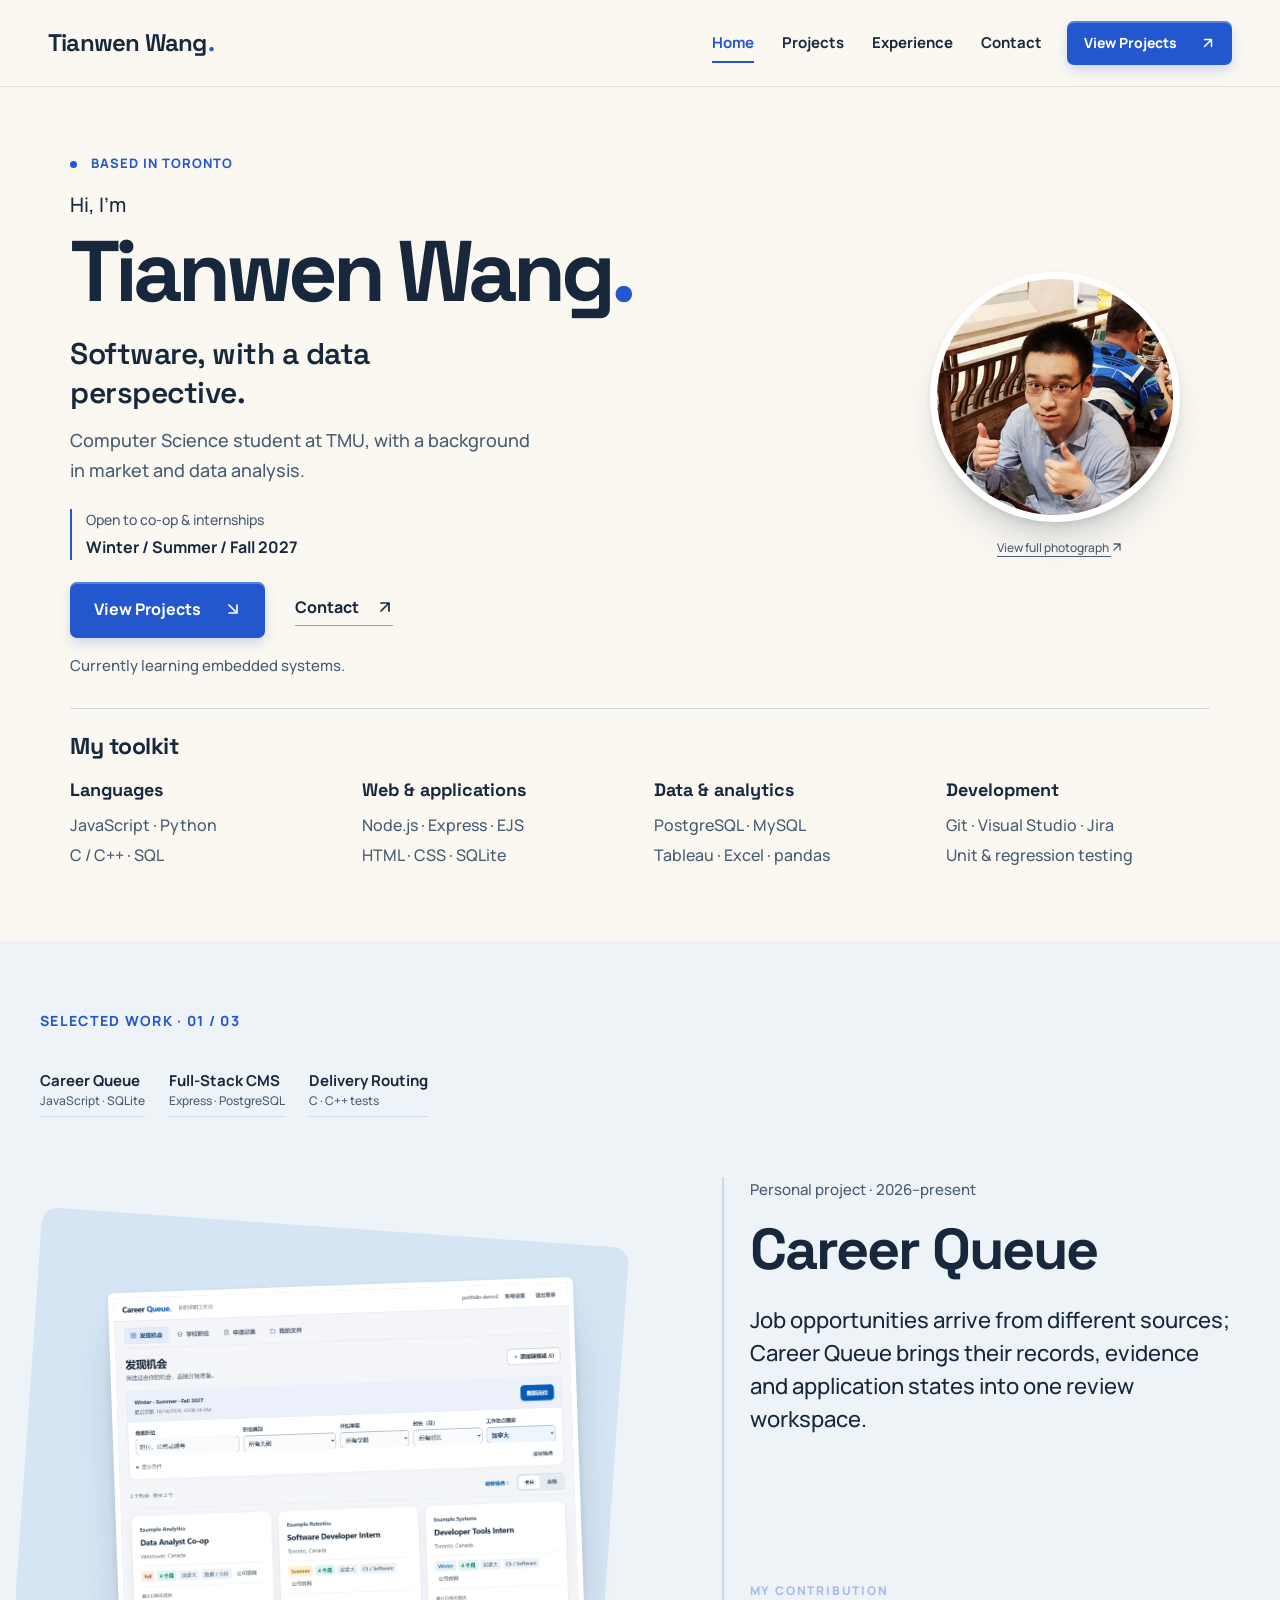
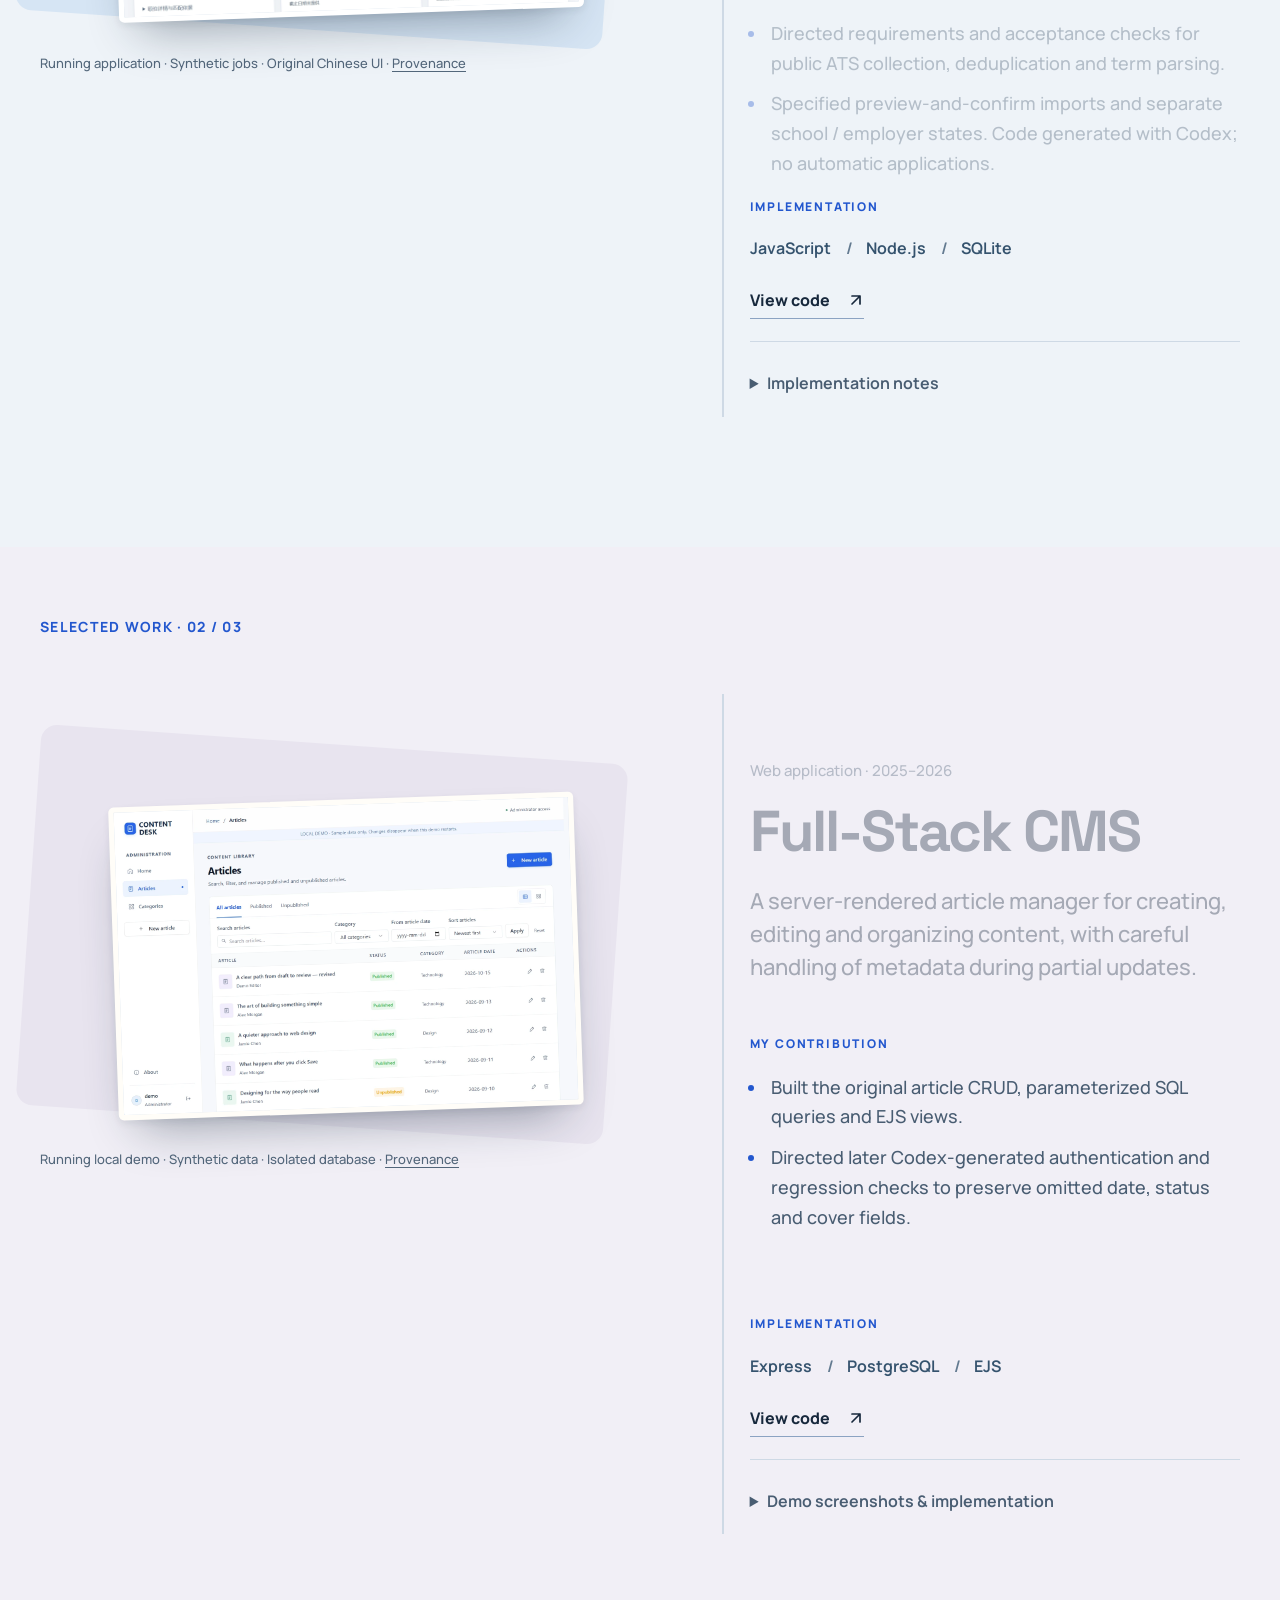
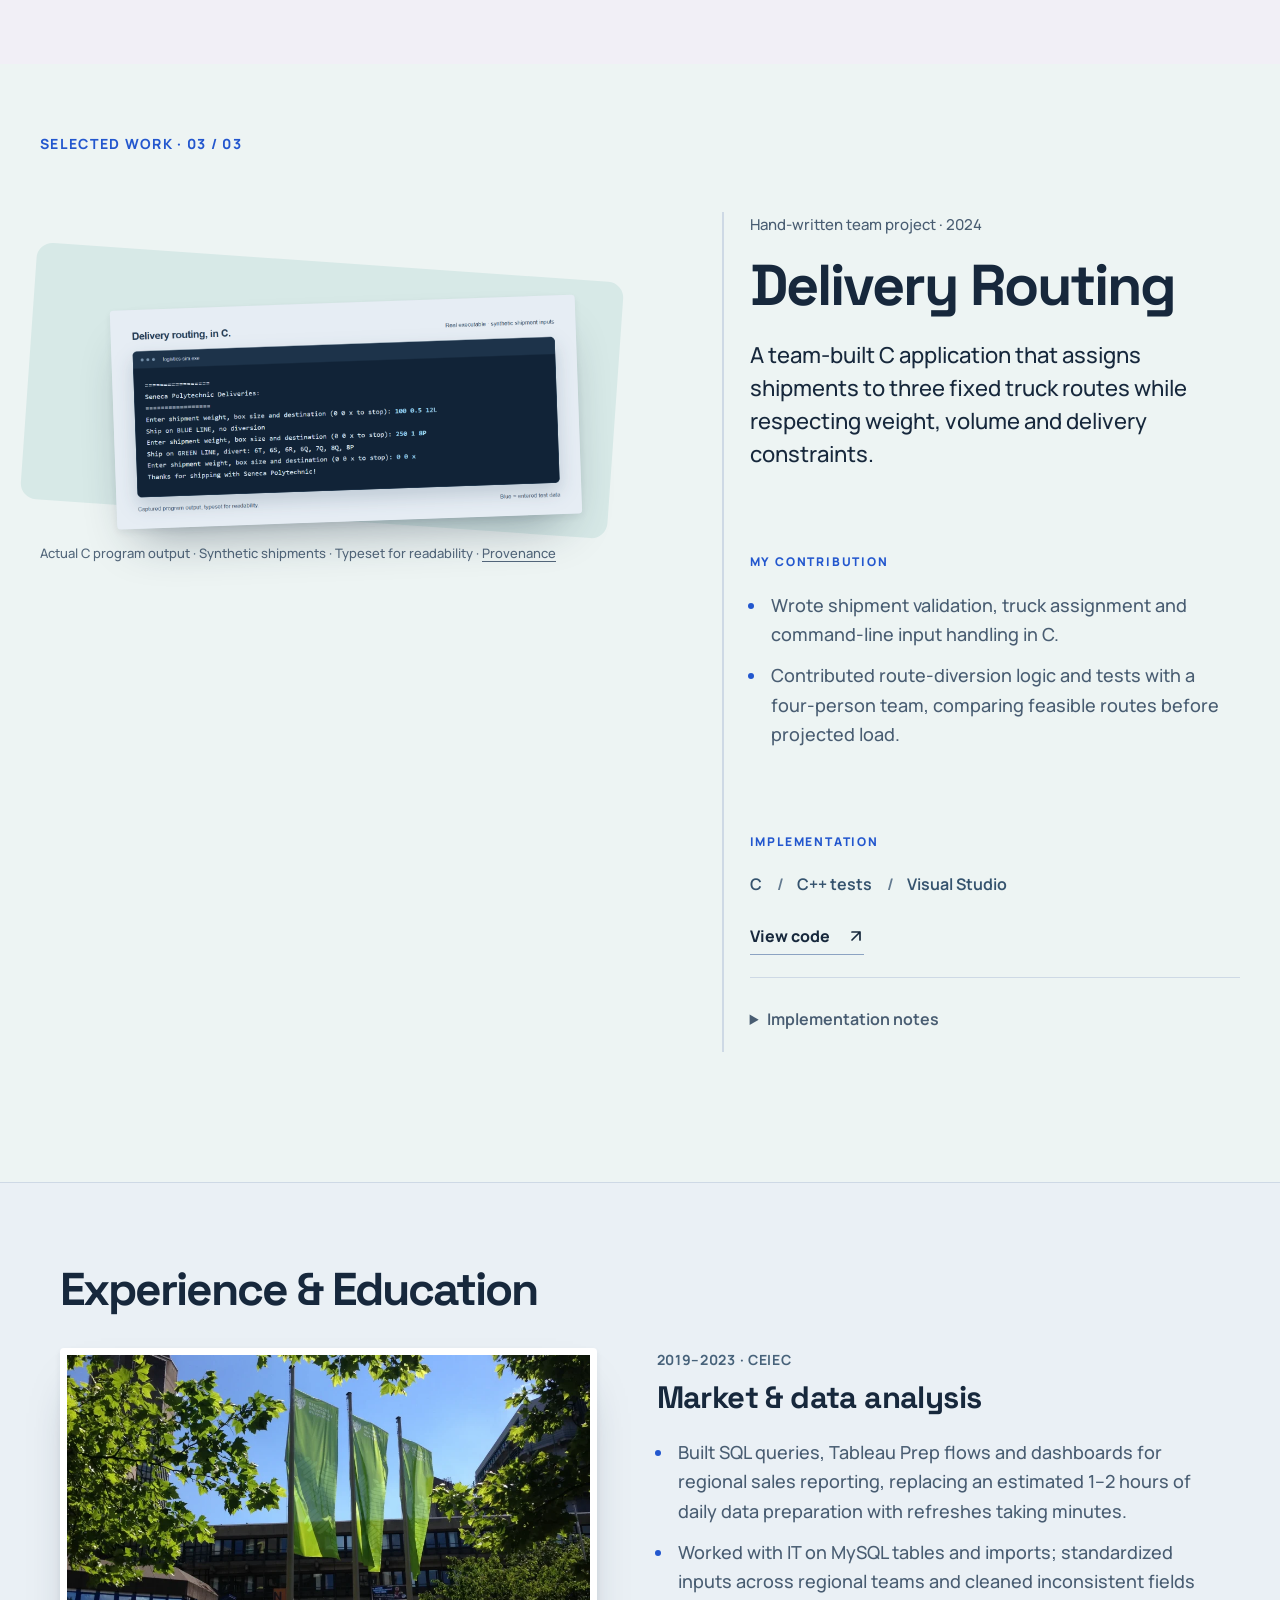
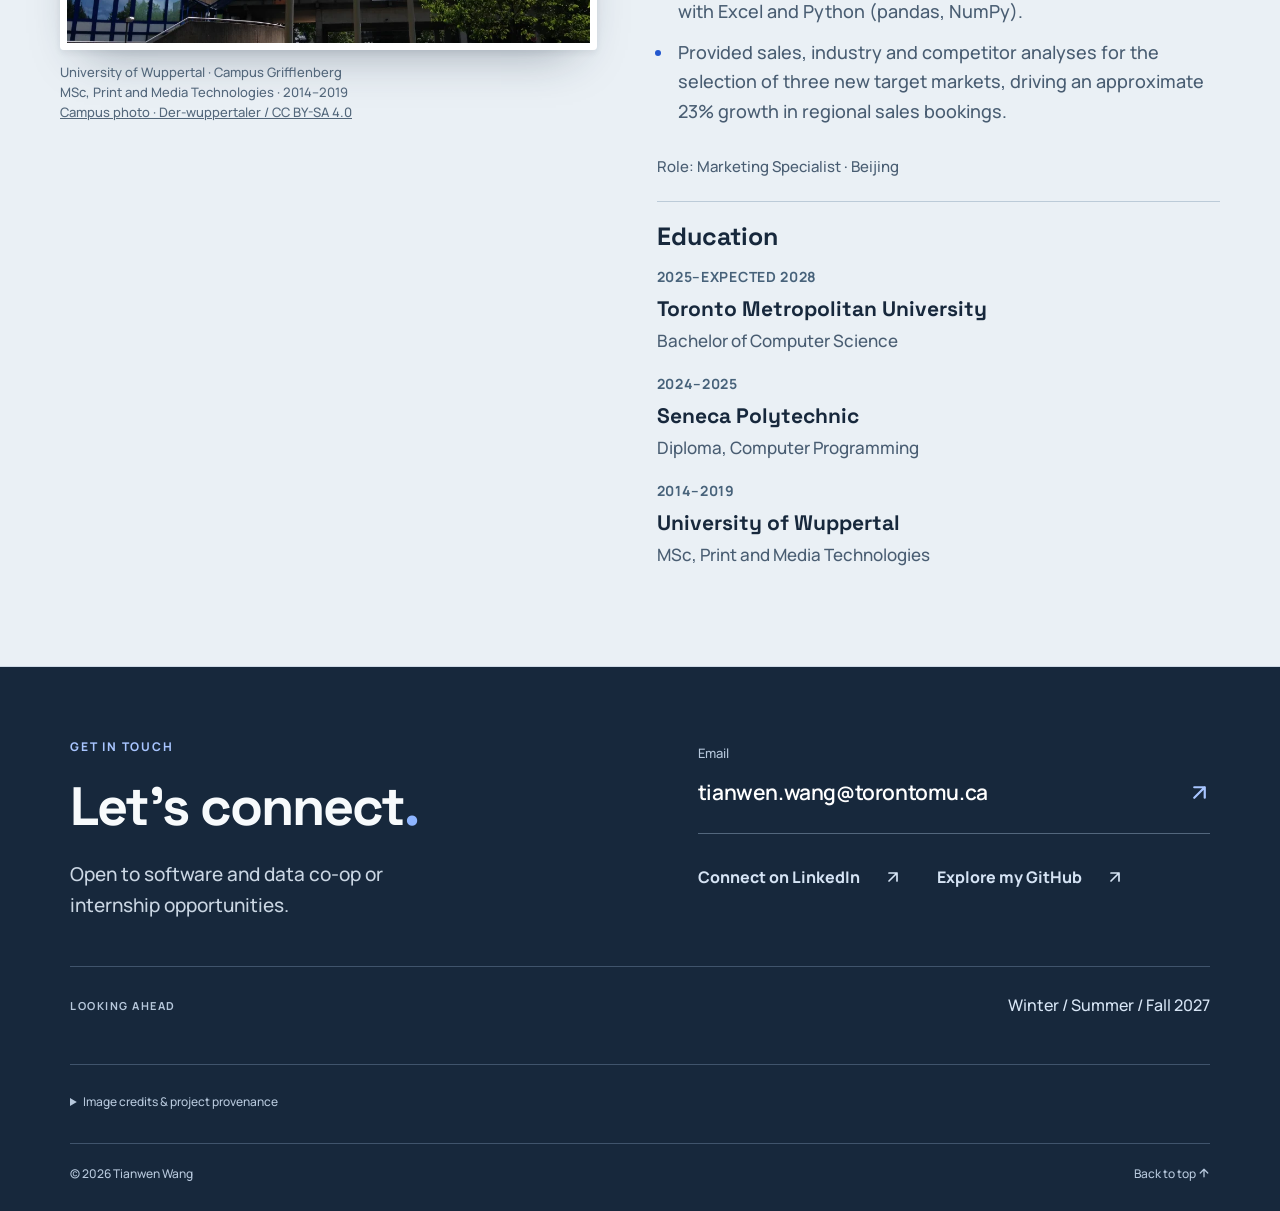
==== commit 2c8b3257: "Show desktop story text at 35% before entry and rename About to Home - Wide desktop layout starts ea" ====
--- a/index.html
+++ b/index.html
@@ -20,11 +20,11 @@
 <link rel="icon" href="icon.svg" type="image/svg+xml"><link rel="apple-touch-icon" href="apple-touch-icon.png">
 <link rel="preload" href="assets/Manrope-Variable.woff2" as="font" type="font/woff2" crossorigin><link rel="preload" href="assets/SpaceGrotesk-Variable.woff2" as="font" type="font/woff2" crossorigin>
 <script type="application/ld+json">{"@context":"https://schema.org","@type":"Person","name":"Tianwen Wang","url":"https://maxtianwen.github.io/","email":"mailto:tianwen.wang@torontomu.ca","jobTitle":"Computer Science student","affiliation":{"@type":"CollegeOrUniversity","name":"Toronto Metropolitan University"},"alumniOf":[{"@type":"CollegeOrUniversity","name":"Seneca Polytechnic"},{"@type":"CollegeOrUniversity","name":"University of Wuppertal"}],"address":{"@type":"PostalAddress","addressLocality":"Toronto","addressRegion":"ON","addressCountry":"CA"},"sameAs":["https://github.com/MaxTianwen","https://www.linkedin.com/in/tianwenwang/"]}</script>
-<link rel="stylesheet" href="styles.css?v=19"><script src="app.js?v=14" defer></script>
+<link rel="stylesheet" href="styles.css?v=19"><script src="app.js?v=15" defer></script>
 </head>
 <body>
 <a class="skip" href="#main">Skip to content</a>
-<header class="site-header"><div class="header-inner wrap"><a class="wordmark" href="#home" aria-label="Tianwen Wang, home">Tianwen Wang<span>.</span></a><nav aria-label="Main navigation"><a href="#home">About</a><a href="#projects">Projects</a><a href="#experience">Experience</a><a href="#contact">Contact</a></nav><a class="button button-small" href="#projects">View Projects <span aria-hidden="true"><svg class="direction-icon" viewBox="0 0 16 16" aria-hidden="true" focusable="false"><path d="M4 12 12 4M4 4h8v8"/></svg></span></a></div></header>
+<header class="site-header"><div class="header-inner wrap"><a class="wordmark" href="#home" aria-label="Tianwen Wang, home">Tianwen Wang<span>.</span></a><nav aria-label="Main navigation"><a href="#home">Home</a><a href="#projects">Projects</a><a href="#experience">Experience</a><a href="#contact">Contact</a></nav><a class="button button-small" href="#projects">View Projects <span aria-hidden="true"><svg class="direction-icon" viewBox="0 0 16 16" aria-hidden="true" focusable="false"><path d="M4 12 12 4M4 4h8v8"/></svg></span></a></div></header>
 <main id="main" tabindex="-1">
 <section class="hero wrap screen" id="home" aria-labelledby="hero-title"><div class="hero-copy"><p class="eyebrow"><span class="dot"></span> BASED IN TORONTO</p><p class="hello">Hi, I’m</p><h1 id="hero-title">Tianwen<br> Wang<span>.</span></h1><p class="hero-statement">Software, with a data perspective.</p><p class="hero-intro">Computer Science student at TMU, with a background in market and data analysis.</p><p class="availability"><span>Open to co-op &amp; internships</span> <strong>Winter / Summer / Fall 2027</strong></p><div class="hero-actions"><a class="button" href="#projects">View Projects <span aria-hidden="true"><svg class="direction-icon" viewBox="0 0 16 16" aria-hidden="true" focusable="false"><path d="m4 4 8 8M4 12h8V4"/></svg></span></a><a class="text-link" href="#contact">Contact <span aria-hidden="true"><svg class="direction-icon" viewBox="0 0 16 16" aria-hidden="true" focusable="false"><path d="M4 12 12 4M4 4h8v8"/></svg></span></a></div><p class="learning-note">Currently learning embedded systems.</p></div><div class="hero-person"><details class="portrait-view"><summary aria-label="Toggle full original photograph"><span class="portrait"><img src="assets/tianwen-wang-720.webp" srcset="assets/tianwen-wang-360.webp 360w, assets/tianwen-wang-720.webp 720w" sizes="(max-width: 760px) 220px, 300px" data-full-src="assets/tianwen-wang.jpg" alt="Tianwen Wang wearing glasses and a light blue shirt" width="2188" height="3204" fetchpriority="high"></span><span class="portrait-label"><span class="closed-label">View full photograph <svg class="direction-icon" viewBox="0 0 16 16" aria-hidden="true" focusable="false"><path d="M4 12 12 4M4 4h8v8"/></svg></span><span class="open-label">Return to portrait <svg class="direction-icon" viewBox="0 0 16 16" aria-hidden="true" focusable="false"><path d="m12 4-8 8M4 4v8h8"/></svg></span></span></summary></details><noscript><p><a href="assets/tianwen-wang.jpg">Open original photograph</a></p></noscript></div><div class="hero-toolkit" id="toolkit"><h2>My toolkit</h2><div class="stack-grid"><div class="stack-group"><h3>Languages</h3><p>JavaScript · Python<br>C / C++ · SQL</p></div><div class="stack-group"><h3>Web & applications</h3><p>Node.js · Express · EJS<br>HTML · CSS · SQLite</p></div><div class="stack-group"><h3>Data & analytics</h3><p>PostgreSQL · MySQL<br>Tableau · Excel · pandas</p></div><div class="stack-group"><h3>Development</h3><p>Git · Visual Studio · Jira<br>Unit & regression testing</p></div></div></div></section>
 
